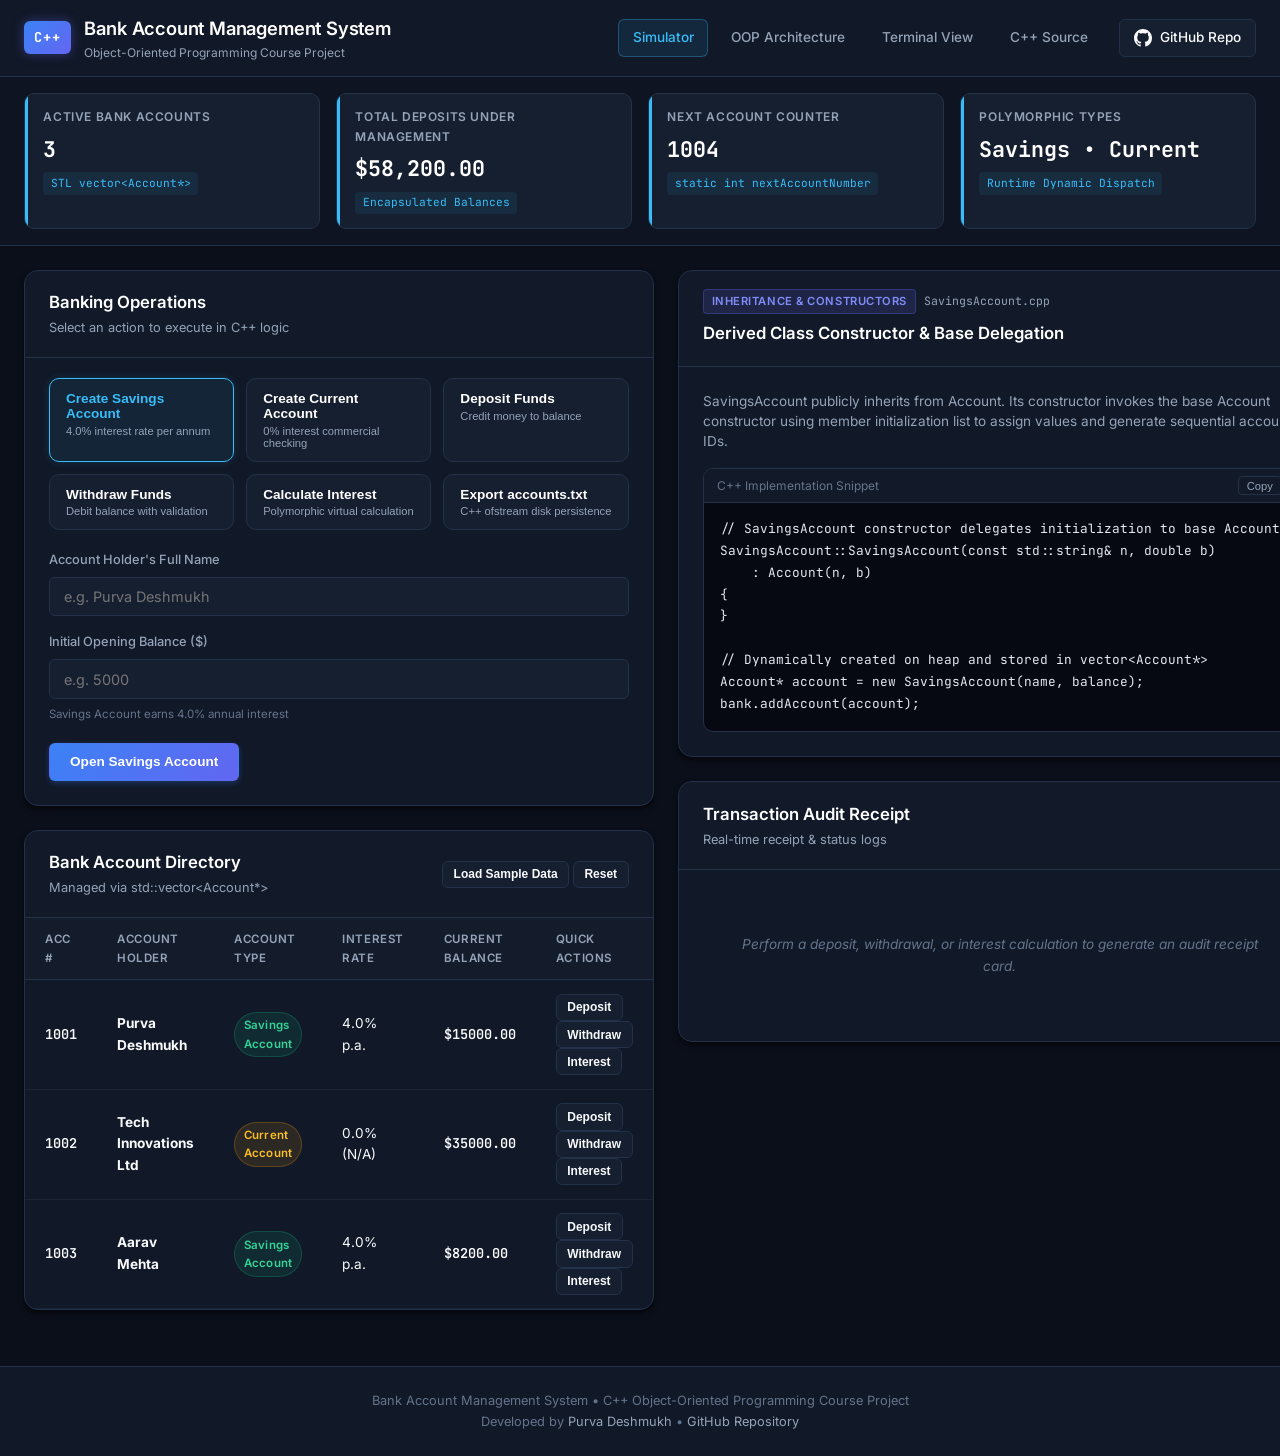
==== docs/index.html @ 3a4fd23f "Add interactive web platform with synchronized C++ OOP concept inspector" ====
<!DOCTYPE html>
<html lang="en">
<head>
  <meta charset="UTF-8">
  <meta name="viewport" content="width=device-width, initial-scale=1.0">
  <title>Bank Account Management System | C++ OOP Project</title>
  <link rel="stylesheet" href="style.css">
  <link rel="preconnect" href="https://fonts.googleapis.com">
  <link rel="preconnect" href="https://fonts.gstatic.com" crossorigin>
  <link href="https://fonts.googleapis.com/css2?family=Inter:wght@300;400;500;600;700&family=JetBrains+Mono:wght@400;500;600&display=swap" rel="stylesheet">
</head>
<body>

  <!-- Top Navigation Bar -->
  <header class="navbar">
    <div class="nav-container">
      <div class="brand">
        <div class="brand-badge">C++</div>
        <div class="brand-text">
          <h1>Bank Account Management System</h1>
          <p>Object-Oriented Programming Course Project</p>
        </div>
      </div>
      <div class="nav-links">
        <a href="#simulator" class="nav-link active" data-tab="simulator">Simulator</a>
        <a href="#oop-architecture" class="nav-link" data-tab="architecture">OOP Architecture</a>
        <a href="#console-view" class="nav-link" data-tab="console">Terminal View</a>
        <a href="#code-viewer" class="nav-link" data-tab="code">C++ Source</a>
        <a href="https://github.com/purvaa211/Bank-Account-Management-" target="_blank" class="github-btn" rel="noreferrer">
          <svg width="18" height="18" viewBox="0 0 24 24" fill="currentColor">
            <path d="M12 0C5.37 0 0 5.37 0 12c0 5.31 3.435 9.795 8.205 11.385.6.105.825-.255.825-.57 0-.285-.015-1.23-.015-2.235-3.015.555-3.795-.735-4.035-1.41-.135-.345-.72-1.41-1.23-1.695-.42-.225-1.02-.78-.015-.795.945-.015 1.62.87 1.845 1.23 1.08 1.815 2.805 1.305 3.495.99.105-.78.42-1.305.765-1.605-2.67-.3-5.46-1.335-5.46-5.925 0-1.305.465-2.385 1.23-3.225-.12-.3-.54-1.53.12-3.18 0 0 1.005-.315 3.3 1.23.96-.27 1.98-.405 3-.405s2.04.135 3 .405c2.295-1.56 3.3-1.23 3.3-1.23.66 1.65.24 2.88.12 3.18.765.84 1.23 1.905 1.23 3.225 0 4.605-2.805 5.625-5.475 5.925.435.375.81 1.095.81 2.22 0 1.605-.015 2.895-.015 3.3 0 .315.225.69.825.57A12.02 12.02 0 0024 12c0-6.63-5.37-12-12-12z"/>
          </svg>
          GitHub Repo
        </a>
      </div>
    </div>
  </header>

  <!-- Metric Highlights Banner -->
  <section class="metrics-bar">
    <div class="metrics-container">
      <div class="metric-card">
        <span class="metric-label">Active Bank Accounts</span>
        <span class="metric-value" id="statAccountCount">0</span>
        <span class="metric-tag">STL vector&lt;Account*&gt;</span>
      </div>
      <div class="metric-card">
        <span class="metric-label">Total Deposits Under Management</span>
        <span class="metric-value" id="statTotalBalance">$0.00</span>
        <span class="metric-tag">Encapsulated Balances</span>
      </div>
      <div class="metric-card">
        <span class="metric-label">Next Account Counter</span>
        <span class="metric-value" id="statNextAccount">1001</span>
        <span class="metric-tag">static int nextAccountNumber</span>
      </div>
      <div class="metric-card">
        <span class="metric-label">Polymorphic Types</span>
        <span class="metric-value">Savings &bull; Current</span>
        <span class="metric-tag">Runtime Dynamic Dispatch</span>
      </div>
    </div>
  </section>

  <!-- Main Workspace -->
  <main class="main-content">

    <!-- TAB 1: BANKING SIMULATOR -->
    <div id="tab-simulator" class="tab-pane active">
      <div class="simulator-layout">

        <!-- Left Operations Panel -->
        <div class="operations-column">

          <!-- Action Switcher -->
          <div class="card operations-card">
            <div class="card-header">
              <h2>Banking Operations</h2>
              <span class="card-subtitle">Select an action to execute in C++ logic</span>
            </div>
            <div class="action-grid">
              <button class="action-btn active" data-action="create-savings">
                <span class="btn-title">Create Savings Account</span>
                <span class="btn-desc">4.0% interest rate per annum</span>
              </button>
              <button class="action-btn" data-action="create-current">
                <span class="btn-title">Create Current Account</span>
                <span class="btn-desc">0% interest commercial checking</span>
              </button>
              <button class="action-btn" data-action="deposit">
                <span class="btn-title">Deposit Funds</span>
                <span class="btn-desc">Credit money to balance</span>
              </button>
              <button class="action-btn" data-action="withdraw">
                <span class="btn-title">Withdraw Funds</span>
                <span class="btn-desc">Debit balance with validation</span>
              </button>
              <button class="action-btn" data-action="calculate-interest">
                <span class="btn-title">Calculate Interest</span>
                <span class="btn-desc">Polymorphic virtual calculation</span>
              </button>
              <button class="action-btn" data-action="save-file">
                <span class="btn-title">Export accounts.txt</span>
                <span class="btn-desc">C++ ofstream disk persistence</span>
              </button>
            </div>

            <!-- Dynamic Action Form -->
            <div class="form-container" id="actionFormContainer">
              <!-- Rendered via JS -->
            </div>
          </div>

          <!-- Accounts Directory Table -->
          <div class="card table-card">
            <div class="card-header flex-header">
              <div>
                <h2>Bank Account Directory</h2>
                <span class="card-subtitle">Managed via std::vector&lt;Account*&gt;</span>
              </div>
              <div class="table-actions">
                <button class="btn btn-secondary btn-sm" id="btnSeedDemo">Load Sample Data</button>
                <button class="btn btn-secondary btn-sm" id="btnClearBank">Reset</button>
              </div>
            </div>
            <div class="table-wrapper">
              <table class="accounts-table">
                <thead>
                  <tr>
                    <th>Acc #</th>
                    <th>Account Holder</th>
                    <th>Account Type</th>
                    <th>Interest Rate</th>
                    <th>Current Balance</th>
                    <th>Quick Actions</th>
                  </tr>
                </thead>
                <tbody id="accountsTableBody">
                  <tr class="empty-row">
                    <td colspan="6">No accounts registered yet. Use the operations above or click "Load Sample Data".</td>
                  </tr>
                </tbody>
              </table>
            </div>
          </div>

        </div>

        <!-- Right OOP Inspector & Live Output Column -->
        <div class="inspector-column">

          <!-- Live C++ OOP Concept Card -->
          <div class="card concept-card">
            <div class="card-header">
              <div class="badge-row">
                <span class="concept-badge" id="conceptBadge">OOP In Action</span>
                <span class="concept-file" id="conceptFile">Account.h</span>
              </div>
              <h2 id="conceptTitle">Encapsulation &amp; Abstract Class</h2>
            </div>
            <div class="card-body">
              <p id="conceptDesc" class="concept-explanation">
                Account serves as an abstract base class. Private attributes (accountNumber, name, balance) are strictly encapsulated and guarded against unauthorized external modifications.
              </p>
              <div class="code-box">
                <div class="code-box-header">
                  <span id="codeBoxTitle">C++ Implementation Snippet</span>
                  <button class="copy-btn" id="btnCopySnippet">Copy</button>
                </div>
                <pre><code id="codeSnippet" class="language-cpp">// Code snippet updates dynamically with banking actions</code></pre>
              </div>
            </div>
          </div>

          <!-- Transaction Audit Receipt -->
          <div class="card receipt-card">
            <div class="card-header">
              <h2>Transaction Audit Receipt</h2>
              <span class="card-subtitle">Real-time receipt &amp; status logs</span>
            </div>
            <div class="card-body" id="receiptContainer">
              <div class="receipt-placeholder">
                Perform a deposit, withdrawal, or interest calculation to generate an audit receipt card.
              </div>
            </div>
          </div>

        </div>

      </div>
    </div>

    <!-- TAB 2: OOP ARCHITECTURE -->
    <div id="tab-architecture" class="tab-pane">
      <div class="architecture-layout">
        <div class="card">
          <div class="card-header">
            <h2>C++ OOP Class Hierarchy &amp; Design</h2>
            <span class="card-subtitle">Visual overview of classes, inheritance relationships, and memory containment</span>
          </div>
          <div class="card-body">
            
            <div class="class-grid">
              
              <!-- Abstract Base Class -->
              <div class="class-card base-class">
                <div class="class-type-badge">Abstract Base Class</div>
                <h3>class Account</h3>
                <div class="class-members">
                  <div class="member-group">
                    <span class="member-sec private">private:</span>
                    <ul>
                      <li>int accountNumber</li>
                      <li>std::string name</li>
                      <li>double balance</li>
                      <li>static int nextAccountNumber</li>
                    </ul>
                  </div>
                  <div class="member-group">
                    <span class="member-sec public">public:</span>
                    <ul>
                      <li>Account(const std::string&amp; n, double b)</li>
                      <li>virtual ~Account()</li>
                      <li>void deposit(double amount)</li>
                      <li>void withdraw(double amount)</li>
                      <li><strong class="highlight">virtual void calculateInterest() = 0;</strong></li>
                      <li><strong class="highlight">virtual std::string getAccountType() const = 0;</strong></li>
                      <li>virtual void display() const</li>
                      <li>double getBalance() const</li>
                    </ul>
                  </div>
                </div>
              </div>

              <!-- Derived Savings Class -->
              <div class="class-card derived-class">
                <div class="class-type-badge">Derived Class (Public Inheritance)</div>
                <h3>class SavingsAccount : public Account</h3>
                <div class="class-members">
                  <div class="member-group">
                    <span class="member-sec public">public:</span>
                    <ul>
                      <li>SavingsAccount(const std::string&amp; n, double b)</li>
                      <li><strong class="highlight">void calculateInterest() override;</strong><br><small>Formula: balance * 0.04 (4% p.a.)</small></li>
                      <li>std::string getAccountType() const override;</li>
                      <li>double getInterestRate() const override;</li>
                    </ul>
                  </div>
                </div>
              </div>

              <!-- Derived Current Class -->
              <div class="class-card derived-class">
                <div class="class-type-badge">Derived Class (Public Inheritance)</div>
                <h3>class CurrentAccount : public Account</h3>
                <div class="class-members">
                  <div class="member-group">
                    <span class="member-sec public">public:</span>
                    <ul>
                      <li>CurrentAccount(const std::string&amp; n, double b)</li>
                      <li><strong class="highlight">void calculateInterest() override;</strong><br><small>Formula: 0.0 (Transactional)</small></li>
                      <li>std::string getAccountType() const override;</li>
                      <li>double getInterestRate() const override;</li>
                    </ul>
                  </div>
                </div>
              </div>

              <!-- Bank Container Class -->
              <div class="class-card container-class">
                <div class="class-type-badge">Container / Manager Class</div>
                <h3>class Bank</h3>
                <div class="class-members">
                  <div class="member-group">
                    <span class="member-sec private">private:</span>
                    <ul>
                      <li><strong class="highlight">std::vector&lt;Account*&gt; accounts;</strong></li>
                    </ul>
                  </div>
                  <div class="member-group">
                    <span class="member-sec public">public:</span>
                    <ul>
                      <li>~Bank() &mdash; frees all dynamically allocated accounts</li>
                      <li>void addAccount(Account* account)</li>
                      <li>Account* findAccount(int accountNumber)</li>
                      <li>void displayAllAccounts() const</li>
                      <li>void saveAccounts() const &mdash; ofstream file export</li>
                    </ul>
                  </div>
                </div>
              </div>

              <!-- Custom Exceptions Hierarchy -->
              <div class="class-card exception-class">
                <div class="class-type-badge">Exception Hierarchy</div>
                <h3>Custom Exceptions</h3>
                <div class="class-members">
                  <ul>
                    <li><strong>std::exception</strong> (Standard Base)</li>
                    <li>&bull; <strong>BankingException</strong> : public std::exception</li>
                    <li>&emsp;&bull; <strong>InvalidAmountException</strong> (amount &le; 0)</li>
                    <li>&emsp;&bull; <strong>InsufficientBalanceException</strong> (amount &gt; balance)</li>
                    <li>&emsp;&bull; <strong>AccountNotFoundException</strong> (lookup failed)</li>
                  </ul>
                </div>
              </div>

            </div>

          </div>
        </div>
      </div>
    </div>

    <!-- TAB 3: TERMINAL CONSOLE VIEW -->
    <div id="tab-console" class="tab-pane">
      <div class="card terminal-card">
        <div class="card-header flex-header">
          <div>
            <h2>C++ Console Terminal Simulation</h2>
            <span class="card-subtitle">Exact ANSI output as produced by bank_management.exe in command prompt</span>
          </div>
          <button class="btn btn-secondary btn-sm" id="btnClearTerminal">Clear Console</button>
        </div>
        <div class="terminal-body" id="terminalOutput">
          <!-- Live Terminal logs rendered here -->
        </div>
      </div>
    </div>

    <!-- TAB 4: C++ SOURCE CODE EXPLORER -->
    <div id="tab-code" class="tab-pane">
      <div class="code-explorer-layout">
        <div class="file-sidebar">
          <h3>Project Files</h3>
          <ul class="file-list">
            <li class="file-item active" data-file="Account.h">Account.h</li>
            <li class="file-item" data-file="Account.cpp">Account.cpp</li>
            <li class="file-item" data-file="SavingsAccount.h">SavingsAccount.h</li>
            <li class="file-item" data-file="SavingsAccount.cpp">SavingsAccount.cpp</li>
            <li class="file-item" data-file="CurrentAccount.h">CurrentAccount.h</li>
            <li class="file-item" data-file="CurrentAccount.cpp">CurrentAccount.cpp</li>
            <li class="file-item" data-file="Bank.h">Bank.h</li>
            <li class="file-item" data-file="Bank.cpp">Bank.cpp</li>
            <li class="file-item" data-file="Exceptions.h">Exceptions.h</li>
            <li class="file-item" data-file="UIHelper.h">UIHelper.h</li>
            <li class="file-item" data-file="UIHelper.cpp">UIHelper.cpp</li>
            <li class="file-item" data-file="main.cpp">main.cpp</li>
          </ul>
        </div>
        <div class="file-viewer card">
          <div class="card-header flex-header">
            <div>
              <h2 id="currentViewingFile">Account.h</h2>
              <span class="card-subtitle" id="currentFileDesc">Abstract Base Class interface declaration</span>
            </div>
            <button class="btn btn-secondary btn-sm" id="btnCopyFullSource">Copy File</button>
          </div>
          <pre><code id="fullSourceCode" class="language-cpp">// Loading source...</code></pre>
        </div>
      </div>
    </div>

  </main>

  <!-- Modal for accounts.txt preview -->
  <div class="modal" id="fileModal">
    <div class="modal-content card">
      <div class="card-header flex-header">
        <div>
          <h2>accounts.txt &mdash; Persistent File View</h2>
          <span class="card-subtitle">Generated using C++ std::ofstream file output stream</span>
        </div>
        <button class="close-btn" id="btnCloseModal">&times;</button>
      </div>
      <div class="card-body">
        <pre><code id="filePreviewContent"></code></pre>
      </div>
      <div class="modal-footer">
        <button class="btn btn-primary" id="btnDownloadFile">Download accounts.txt</button>
        <button class="btn btn-secondary" id="btnCloseModalBtn">Close</button>
      </div>
    </div>
  </div>

  <!-- Footer -->
  <footer class="footer">
    <div class="footer-container">
      <p>Bank Account Management System &bull; C++ Object-Oriented Programming Course Project</p>
      <p>Developed by <a href="https://github.com/purvaa211" target="_blank" rel="noreferrer">Purva Deshmukh</a> &bull; <a href="https://github.com/purvaa211/Bank-Account-Management-" target="_blank" rel="noreferrer">GitHub Repository</a></p>
    </div>
  </footer>

  <script src="app.js"></script>
</body>
</html>
---- docs/style.css ----
/* ==============================================================================
   Bank Account Management System - Modern Stylesheet
   ============================================================================== */

:root {
  --bg-primary: #0b0f19;
  --bg-secondary: #111827;
  --bg-card: #161f30;
  --bg-card-hover: #1c273c;
  --border-color: #233149;
  --border-focus: #38bdf8;

  --text-primary: #f8fafc;
  --text-secondary: #94a3b8;
  --text-muted: #64748b;

  --accent-cyan: #38bdf8;
  --accent-blue: #3b82f6;
  --accent-indigo: #6366f1;
  --accent-green: #10b981;
  --accent-red: #ef4444;
  --accent-yellow: #f59e0b;
  --accent-magenta: #d946ef;

  --font-sans: 'Inter', -apple-system, BlinkMacSystemFont, 'Segoe UI', Roboto, sans-serif;
  --font-mono: 'JetBrains Mono', Consolas, Monaco, monospace;

  --radius-sm: 6px;
  --radius-md: 10px;
  --radius-lg: 14px;

  --shadow-sm: 0 1px 2px 0 rgba(0, 0, 0, 0.4);
  --shadow-md: 0 4px 6px -1px rgba(0, 0, 0, 0.5), 0 2px 4px -2px rgba(0, 0, 0, 0.4);
  --shadow-lg: 0 10px 15px -3px rgba(0, 0, 0, 0.6), 0 4px 6px -4px rgba(0, 0, 0, 0.5);
}

* {
  margin: 0;
  padding: 0;
  box-sizing: border-box;
}

body {
  font-family: var(--font-sans);
  background-color: var(--bg-primary);
  color: var(--text-primary);
  line-height: 1.6;
  min-height: 100vh;
  display: flex;
  flex-direction: column;
}

/* Navbar */
.navbar {
  background-color: var(--bg-secondary);
  border-bottom: 1px solid var(--border-color);
  position: sticky;
  top: 0;
  z-index: 50;
  backdrop-filter: blur(8px);
}

.nav-container {
  max-width: 1400px;
  margin: 0 auto;
  padding: 0.85rem 1.5rem;
  display: flex;
  justify-content: space-between;
  align-items: center;
  flex-wrap: wrap;
  gap: 1rem;
}

.brand {
  display: flex;
  align-items: center;
  gap: 0.85rem;
}

.brand-badge {
  background: linear-gradient(135deg, var(--accent-blue), var(--accent-indigo));
  color: #ffffff;
  font-family: var(--font-mono);
  font-weight: 700;
  font-size: 0.85rem;
  padding: 0.35rem 0.65rem;
  border-radius: var(--radius-sm);
  letter-spacing: 0.05em;
  box-shadow: 0 0 12px rgba(99, 102, 241, 0.4);
}

.brand-text h1 {
  font-size: 1.15rem;
  font-weight: 600;
  color: #ffffff;
  letter-spacing: -0.01em;
}

.brand-text p {
  font-size: 0.75rem;
  color: var(--text-secondary);
}

.nav-links {
  display: flex;
  align-items: center;
  gap: 0.5rem;
  flex-wrap: wrap;
}

.nav-link {
  color: var(--text-secondary);
  text-decoration: none;
  font-size: 0.85rem;
  font-weight: 500;
  padding: 0.45rem 0.85rem;
  border-radius: var(--radius-sm);
  transition: all 0.2s ease;
  border: 1px solid transparent;
}

.nav-link:hover {
  color: var(--text-primary);
  background-color: var(--bg-card);
}

.nav-link.active {
  color: var(--accent-cyan);
  background-color: rgba(56, 189, 248, 0.1);
  border-color: rgba(56, 189, 248, 0.3);
}

.github-btn {
  display: inline-flex;
  align-items: center;
  gap: 0.45rem;
  background-color: var(--bg-card);
  color: var(--text-primary);
  text-decoration: none;
  font-size: 0.85rem;
  font-weight: 500;
  padding: 0.45rem 0.9rem;
  border-radius: var(--radius-sm);
  border: 1px solid var(--border-color);
  transition: all 0.2s;
  margin-left: 0.5rem;
}

.github-btn:hover {
  border-color: var(--accent-cyan);
  background-color: var(--bg-card-hover);
}

/* Metrics Bar */
.metrics-bar {
  background-color: rgba(17, 24, 39, 0.6);
  border-bottom: 1px solid var(--border-color);
  padding: 1rem 1.5rem;
}

.metrics-container {
  max-width: 1400px;
  margin: 0 auto;
  display: grid;
  grid-template-columns: repeat(auto-fit, minmax(240px, 1fr));
  gap: 1rem;
}

.metric-card {
  background-color: var(--bg-card);
  border: 1px solid var(--border-color);
  border-radius: var(--radius-md);
  padding: 0.85rem 1.15rem;
  display: flex;
  flex-direction: column;
  gap: 0.35rem;
  position: relative;
  overflow: hidden;
}

.metric-card::before {
  content: '';
  position: absolute;
  top: 0;
  left: 0;
  width: 3px;
  height: 100%;
  background: var(--accent-cyan);
}

.metric-label {
  font-size: 0.75rem;
  text-transform: uppercase;
  color: var(--text-secondary);
  font-weight: 600;
  letter-spacing: 0.05em;
}

.metric-value {
  font-size: 1.35rem;
  font-weight: 700;
  font-family: var(--font-mono);
  color: #ffffff;
}

.metric-tag {
  font-size: 0.7rem;
  font-family: var(--font-mono);
  color: var(--accent-cyan);
  background-color: rgba(56, 189, 248, 0.08);
  padding: 0.15rem 0.45rem;
  border-radius: 4px;
  width: fit-content;
}

/* Main Content Layout */
.main-content {
  max-width: 1400px;
  width: 100%;
  margin: 1.5rem auto;
  padding: 0 1.5rem;
  flex: 1;
}

.tab-pane {
  display: none;
}

.tab-pane.active {
  display: block;
}

/* Cards */
.card {
  background-color: var(--bg-secondary);
  border: 1px solid var(--border-color);
  border-radius: var(--radius-lg);
  box-shadow: var(--shadow-md);
  overflow: hidden;
}

.card-header {
  padding: 1.15rem 1.5rem;
  border-bottom: 1px solid var(--border-color);
  background-color: rgba(22, 31, 48, 0.4);
}

.card-header h2 {
  font-size: 1.05rem;
  font-weight: 600;
  color: #ffffff;
}

.card-subtitle {
  font-size: 0.8rem;
  color: var(--text-secondary);
  display: block;
  margin-top: 0.15rem;
}

.flex-header {
  display: flex;
  justify-content: space-between;
  align-items: center;
  flex-wrap: wrap;
  gap: 0.75rem;
}

.card-body {
  padding: 1.5rem;
}

/* Simulator Layout */
.simulator-layout {
  display: grid;
  grid-template-columns: 1.25fr 0.95fr;
  gap: 1.5rem;
}

@media (max-width: 1024px) {
  .simulator-layout {
    grid-template-columns: 1fr;
  }
}

.operations-column,
.inspector-column {
  display: flex;
  flex-direction: column;
  gap: 1.5rem;
}

/* Action Grid */
.action-grid {
  display: grid;
  grid-template-columns: repeat(auto-fit, minmax(180px, 1fr));
  gap: 0.75rem;
  padding: 1.25rem 1.5rem 0;
}

.action-btn {
  background-color: var(--bg-card);
  border: 1px solid var(--border-color);
  border-radius: var(--radius-md);
  padding: 0.75rem 1rem;
  text-align: left;
  cursor: pointer;
  transition: all 0.2s ease;
  display: flex;
  flex-direction: column;
  gap: 0.2rem;
}

.action-btn:hover {
  background-color: var(--bg-card-hover);
  border-color: rgba(56, 189, 248, 0.4);
}

.action-btn.active {
  background-color: rgba(56, 189, 248, 0.08);
  border-color: var(--accent-cyan);
  box-shadow: 0 0 10px rgba(56, 189, 248, 0.15);
}

.btn-title {
  font-size: 0.85rem;
  font-weight: 600;
  color: #ffffff;
}

.action-btn.active .btn-title {
  color: var(--accent-cyan);
}

.btn-desc {
  font-size: 0.7rem;
  color: var(--text-secondary);
}

/* Form Container */
.form-container {
  padding: 1.25rem 1.5rem 1.5rem;
}

.form-group {
  margin-bottom: 1rem;
}

.form-group label {
  display: block;
  font-size: 0.8rem;
  font-weight: 500;
  color: var(--text-secondary);
  margin-bottom: 0.4rem;
}

.form-control {
  width: 100%;
  padding: 0.65rem 0.9rem;
  background-color: var(--bg-card);
  border: 1px solid var(--border-color);
  border-radius: var(--radius-sm);
  color: #ffffff;
  font-size: 0.9rem;
  font-family: inherit;
  transition: border-color 0.2s, box-shadow 0.2s;
}

.form-control:focus {
  outline: none;
  border-color: var(--border-focus);
  box-shadow: 0 0 0 3px rgba(56, 189, 248, 0.15);
}

.form-hint {
  display: block;
  font-size: 0.72rem;
  color: var(--text-muted);
  margin-top: 0.35rem;
}

.btn {
  display: inline-flex;
  align-items: center;
  justify-content: center;
  padding: 0.65rem 1.25rem;
  font-size: 0.85rem;
  font-weight: 600;
  border-radius: var(--radius-sm);
  cursor: pointer;
  transition: all 0.2s;
  border: 1px solid transparent;
}

.btn-primary {
  background: linear-gradient(135deg, var(--accent-blue), var(--accent-indigo));
  color: #ffffff;
  box-shadow: 0 2px 6px rgba(59, 130, 246, 0.3);
}

.btn-primary:hover {
  background: linear-gradient(135deg, #2563eb, #4f46e5);
  box-shadow: 0 4px 10px rgba(59, 130, 246, 0.4);
}

.btn-secondary {
  background-color: var(--bg-card);
  color: var(--text-primary);
  border-color: var(--border-color);
}

.btn-secondary:hover {
  background-color: var(--bg-card-hover);
  border-color: var(--text-muted);
}

.btn-sm {
  padding: 0.35rem 0.65rem;
  font-size: 0.75rem;
}

.form-actions {
  display: flex;
  gap: 0.75rem;
  margin-top: 1.25rem;
}

/* Table Card */
.table-wrapper {
  overflow-x: auto;
  padding: 0;
}

.accounts-table {
  width: 100%;
  border-collapse: collapse;
  font-size: 0.85rem;
  text-align: left;
}

.accounts-table th {
  background-color: rgba(22, 31, 48, 0.6);
  color: var(--text-secondary);
  font-weight: 600;
  text-transform: uppercase;
  font-size: 0.72rem;
  letter-spacing: 0.05em;
  padding: 0.75rem 1.25rem;
  border-bottom: 1px solid var(--border-color);
}

.accounts-table td {
  padding: 0.85rem 1.25rem;
  border-bottom: 1px solid rgba(35, 49, 73, 0.5);
  color: var(--text-primary);
}

.accounts-table tr:hover {
  background-color: rgba(56, 189, 248, 0.03);
}

.empty-row td {
  text-align: center;
  padding: 2.5rem 1.5rem;
  color: var(--text-muted);
  font-style: italic;
}

.type-pill {
  display: inline-block;
  padding: 0.2rem 0.55rem;
  border-radius: 9999px;
  font-size: 0.72rem;
  font-weight: 600;
  letter-spacing: 0.02em;
}

.type-savings {
  background-color: rgba(16, 185, 129, 0.12);
  color: #34d399;
  border: 1px solid rgba(16, 185, 129, 0.25);
}

.type-current {
  background-color: rgba(245, 158, 11, 0.12);
  color: #fbbf24;
  border: 1px solid rgba(245, 158, 11, 0.25);
}

.balance-text {
  font-family: var(--font-mono);
  font-weight: 600;
  color: var(--accent-green);
}

.account-num-text {
  font-family: var(--font-mono);
  font-weight: 600;
  color: var(--accent-cyan);
}

/* Concept Card (Right Column) */
.badge-row {
  display: flex;
  align-items: center;
  gap: 0.5rem;
  margin-bottom: 0.4rem;
}

.concept-badge {
  background-color: rgba(99, 102, 241, 0.15);
  color: #818cf8;
  border: 1px solid rgba(99, 102, 241, 0.3);
  font-size: 0.7rem;
  font-weight: 600;
  text-transform: uppercase;
  letter-spacing: 0.05em;
  padding: 0.15rem 0.5rem;
  border-radius: 4px;
}

.concept-file {
  font-family: var(--font-mono);
  font-size: 0.72rem;
  color: var(--text-secondary);
}

.concept-explanation {
  font-size: 0.85rem;
  color: var(--text-secondary);
  margin-bottom: 1rem;
  line-height: 1.5;
}

.code-box {
  background-color: #060911;
  border: 1px solid var(--border-color);
  border-radius: var(--radius-md);
  overflow: hidden;
}

.code-box-header {
  background-color: rgba(22, 31, 48, 0.8);
  padding: 0.45rem 0.85rem;
  display: flex;
  justify-content: space-between;
  align-items: center;
  border-bottom: 1px solid var(--border-color);
  font-size: 0.75rem;
  color: var(--text-muted);
}

.copy-btn {
  background: transparent;
  border: 1px solid var(--border-color);
  color: var(--text-secondary);
  font-size: 0.7rem;
  padding: 0.15rem 0.5rem;
  border-radius: 4px;
  cursor: pointer;
  transition: all 0.2s;
}

.copy-btn:hover {
  border-color: var(--accent-cyan);
  color: var(--accent-cyan);
}

pre {
  margin: 0;
  padding: 1rem;
  overflow-x: auto;
}

code {
  font-family: var(--font-mono);
  font-size: 0.8rem;
  color: #e2e8f0;
}

/* Receipt Card */
.receipt-placeholder {
  text-align: center;
  padding: 2.5rem 1.5rem;
  color: var(--text-muted);
  font-style: italic;
  font-size: 0.85rem;
}

.receipt-box {
  background-color: var(--bg-card);
  border: 1px solid var(--border-color);
  border-radius: var(--radius-md);
  padding: 1.25rem;
  font-size: 0.85rem;
  position: relative;
}

.receipt-box.success {
  border-left: 4px solid var(--accent-green);
}

.receipt-box.error {
  border-left: 4px solid var(--accent-red);
}

.receipt-box.interest {
  border-left: 4px solid var(--accent-magenta);
}

.receipt-header-row {
  display: flex;
  justify-content: space-between;
  align-items: center;
  margin-bottom: 0.75rem;
  padding-bottom: 0.5rem;
  border-bottom: 1px dashed var(--border-color);
}

.receipt-title {
  font-size: 0.85rem;
  font-weight: 700;
  letter-spacing: 0.05em;
  text-transform: uppercase;
}

.receipt-title.success { color: var(--accent-green); }
.receipt-title.error { color: var(--accent-red); }
.receipt-title.interest { color: var(--accent-magenta); }

.receipt-grid {
  display: grid;
  grid-template-columns: 1fr 1fr;
  row-gap: 0.5rem;
  font-size: 0.82rem;
}

.receipt-item-label {
  color: var(--text-secondary);
}

.receipt-item-val {
  font-weight: 600;
  text-align: right;
  font-family: var(--font-mono);
}

/* Architecture Tab Grid */
.class-grid {
  display: grid;
  grid-template-columns: repeat(auto-fit, minmax(320px, 1fr));
  gap: 1.25rem;
}

.class-card {
  background-color: var(--bg-card);
  border: 1px solid var(--border-color);
  border-radius: var(--radius-md);
  padding: 1.25rem;
  display: flex;
  flex-direction: column;
  gap: 0.75rem;
}

.class-card.base-class {
  border-top: 3px solid var(--accent-cyan);
}

.class-card.derived-class {
  border-top: 3px solid var(--accent-green);
}

.class-card.container-class {
  border-top: 3px solid var(--accent-blue);
}

.class-card.exception-class {
  border-top: 3px solid var(--accent-red);
}

.class-type-badge {
  font-size: 0.7rem;
  text-transform: uppercase;
  letter-spacing: 0.05em;
  font-weight: 700;
  color: var(--text-muted);
}

.class-card h3 {
  font-family: var(--font-mono);
  font-size: 0.95rem;
  color: #ffffff;
}

.class-members {
  font-size: 0.78rem;
  font-family: var(--font-mono);
  display: flex;
  flex-direction: column;
  gap: 0.65rem;
}

.member-sec {
  font-weight: 700;
  display: block;
}

.member-sec.private { color: var(--accent-red); }
.member-sec.public { color: var(--accent-green); }

.class-members ul {
  list-style: none;
  padding-left: 0.85rem;
  display: flex;
  flex-direction: column;
  gap: 0.25rem;
  color: var(--text-secondary);
}

.highlight {
  color: var(--accent-cyan);
}

/* Terminal Card */
.terminal-card {
  background-color: #050811;
  border-color: #1e293b;
}

.terminal-body {
  padding: 1.25rem;
  background-color: #04060c;
  font-family: var(--font-mono);
  font-size: 0.82rem;
  line-height: 1.5;
  color: #e2e8f0;
  height: 550px;
  overflow-y: auto;
  white-space: pre-wrap;
}

.terminal-line {
  margin-bottom: 0.15rem;
}

.t-cyan { color: #38bdf8; }
.t-green { color: #34d399; }
.t-yellow { color: #fbbf24; }
.t-red { color: #f87171; }
.t-magenta { color: #e879f9; }
.t-gray { color: #64748b; }
.t-white { color: #ffffff; }

/* Code Explorer Tab */
.code-explorer-layout {
  display: grid;
  grid-template-columns: 240px 1fr;
  gap: 1.25rem;
}

@media (max-width: 800px) {
  .code-explorer-layout {
    grid-template-columns: 1fr;
  }
}

.file-sidebar {
  background-color: var(--bg-secondary);
  border: 1px solid var(--border-color);
  border-radius: var(--radius-lg);
  padding: 1.25rem 1rem;
}

.file-sidebar h3 {
  font-size: 0.8rem;
  text-transform: uppercase;
  letter-spacing: 0.05em;
  color: var(--text-muted);
  margin-bottom: 0.75rem;
  padding-left: 0.5rem;
}

.file-list {
  list-style: none;
  display: flex;
  flex-direction: column;
  gap: 0.25rem;
}

.file-item {
  padding: 0.45rem 0.75rem;
  border-radius: var(--radius-sm);
  font-family: var(--font-mono);
  font-size: 0.8rem;
  color: var(--text-secondary);
  cursor: pointer;
  transition: all 0.2s;
}

.file-item:hover {
  background-color: var(--bg-card);
  color: var(--text-primary);
}

.file-item.active {
  background-color: rgba(56, 189, 248, 0.1);
  color: var(--accent-cyan);
  font-weight: 600;
}

.file-viewer {
  min-height: 550px;
}

/* Modal */
.modal {
  display: none;
  position: fixed;
  top: 0;
  left: 0;
  width: 100%;
  height: 100%;
  background-color: rgba(0, 0, 0, 0.75);
  backdrop-filter: blur(4px);
  z-index: 100;
  align-items: center;
  justify-content: center;
  padding: 1rem;
}

.modal.active {
  display: flex;
}

.modal-content {
  width: 100%;
  max-width: 650px;
  background-color: var(--bg-secondary);
  max-height: 85vh;
  display: flex;
  flex-direction: column;
}

.close-btn {
  background: none;
  border: none;
  color: var(--text-secondary);
  font-size: 1.5rem;
  cursor: pointer;
}

.close-btn:hover {
  color: #ffffff;
}

.modal-footer {
  padding: 1rem 1.5rem;
  border-top: 1px solid var(--border-color);
  display: flex;
  justify-content: flex-end;
  gap: 0.75rem;
}

/* Footer */
.footer {
  background-color: var(--bg-secondary);
  border-top: 1px solid var(--border-color);
  padding: 1.5rem;
  margin-top: 2rem;
  text-align: center;
  font-size: 0.8rem;
  color: var(--text-muted);
}

.footer a {
  color: var(--text-secondary);
  text-decoration: none;
}

.footer a:hover {
  color: var(--accent-cyan);
}
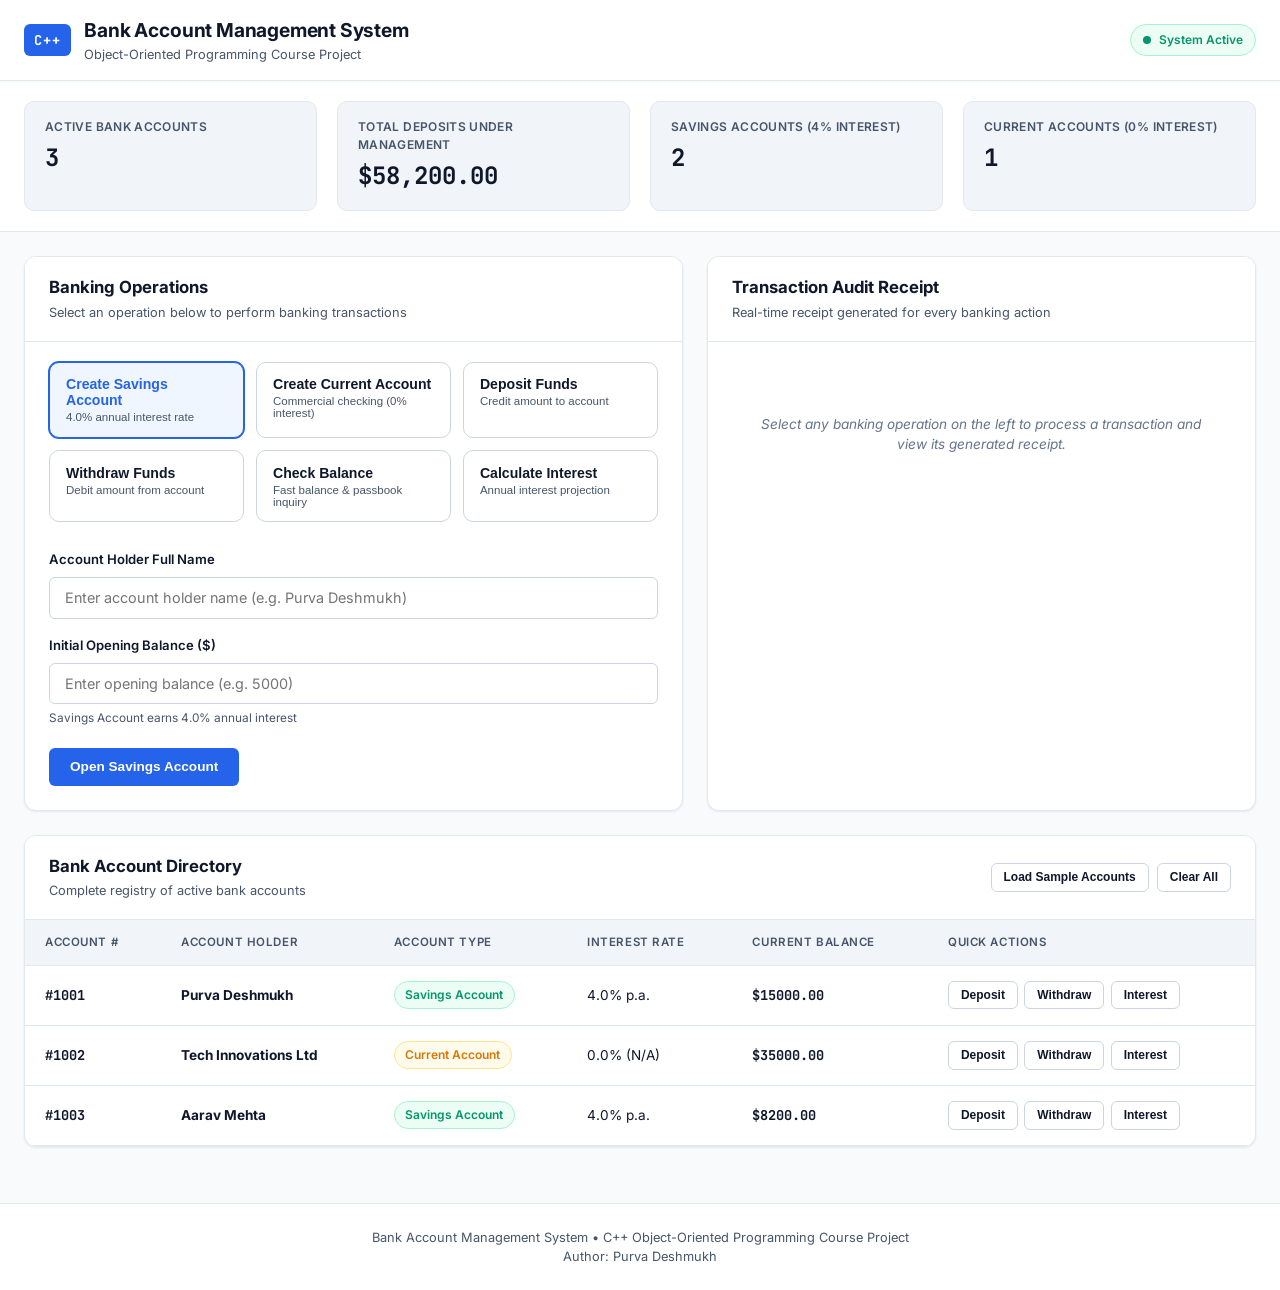
==== commit f9ab9805: "Simplify web interface: light theme, streamlined banking operations, transaction receipts and direct" ====
--- a/docs/index.html
+++ b/docs/index.html
@@ -3,15 +3,15 @@
 <head>
   <meta charset="UTF-8">
   <meta name="viewport" content="width=device-width, initial-scale=1.0">
-  <title>Bank Account Management System | C++ OOP Project</title>
+  <title>Bank Account Management System</title>
   <link rel="stylesheet" href="style.css">
   <link rel="preconnect" href="https://fonts.googleapis.com">
   <link rel="preconnect" href="https://fonts.gstatic.com" crossorigin>
-  <link href="https://fonts.googleapis.com/css2?family=Inter:wght@300;400;500;600;700&family=JetBrains+Mono:wght@400;500;600&display=swap" rel="stylesheet">
+  <link href="https://fonts.googleapis.com/css2?family=Inter:wght@400;500;600;700&family=JetBrains+Mono:wght@500;600&display=swap" rel="stylesheet">
 </head>
 <body>
 
-  <!-- Top Navigation Bar -->
+  <!-- Top Navigation Header -->
   <header class="navbar">
     <div class="nav-container">
       <div class="brand">
@@ -21,373 +21,141 @@
           <p>Object-Oriented Programming Course Project</p>
         </div>
       </div>
-      <div class="nav-links">
-        <a href="#simulator" class="nav-link active" data-tab="simulator">Simulator</a>
-        <a href="#oop-architecture" class="nav-link" data-tab="architecture">OOP Architecture</a>
-        <a href="#console-view" class="nav-link" data-tab="console">Terminal View</a>
-        <a href="#code-viewer" class="nav-link" data-tab="code">C++ Source</a>
-        <a href="https://github.com/purvaa211/Bank-Account-Management-" target="_blank" class="github-btn" rel="noreferrer">
-          <svg width="18" height="18" viewBox="0 0 24 24" fill="currentColor">
-            <path d="M12 0C5.37 0 0 5.37 0 12c0 5.31 3.435 9.795 8.205 11.385.6.105.825-.255.825-.57 0-.285-.015-1.23-.015-2.235-3.015.555-3.795-.735-4.035-1.41-.135-.345-.72-1.41-1.23-1.695-.42-.225-1.02-.78-.015-.795.945-.015 1.62.87 1.845 1.23 1.08 1.815 2.805 1.305 3.495.99.105-.78.42-1.305.765-1.605-2.67-.3-5.46-1.335-5.46-5.925 0-1.305.465-2.385 1.23-3.225-.12-.3-.54-1.53.12-3.18 0 0 1.005-.315 3.3 1.23.96-.27 1.98-.405 3-.405s2.04.135 3 .405c2.295-1.56 3.3-1.23 3.3-1.23.66 1.65.24 2.88.12 3.18.765.84 1.23 1.905 1.23 3.225 0 4.605-2.805 5.625-5.475 5.925.435.375.81 1.095.81 2.22 0 1.605-.015 2.895-.015 3.3 0 .315.225.69.825.57A12.02 12.02 0 0024 12c0-6.63-5.37-12-12-12z"/>
-          </svg>
-          GitHub Repo
-        </a>
+      <div class="header-status">
+        <span class="status-indicator"></span>
+        <span class="status-text">System Active</span>
       </div>
     </div>
   </header>
 
-  <!-- Metric Highlights Banner -->
+  <!-- Metrics Bar -->
   <section class="metrics-bar">
     <div class="metrics-container">
       <div class="metric-card">
         <span class="metric-label">Active Bank Accounts</span>
         <span class="metric-value" id="statAccountCount">0</span>
-        <span class="metric-tag">STL vector&lt;Account*&gt;</span>
       </div>
       <div class="metric-card">
         <span class="metric-label">Total Deposits Under Management</span>
         <span class="metric-value" id="statTotalBalance">$0.00</span>
-        <span class="metric-tag">Encapsulated Balances</span>
       </div>
       <div class="metric-card">
-        <span class="metric-label">Next Account Counter</span>
-        <span class="metric-value" id="statNextAccount">1001</span>
-        <span class="metric-tag">static int nextAccountNumber</span>
+        <span class="metric-label">Savings Accounts (4% Interest)</span>
+        <span class="metric-value" id="statSavingsCount">0</span>
       </div>
       <div class="metric-card">
-        <span class="metric-label">Polymorphic Types</span>
-        <span class="metric-value">Savings &bull; Current</span>
-        <span class="metric-tag">Runtime Dynamic Dispatch</span>
+        <span class="metric-label">Current Accounts (0% Interest)</span>
+        <span class="metric-value" id="statCurrentCount">0</span>
       </div>
     </div>
   </section>
 
-  <!-- Main Workspace -->
+  <!-- Main Content -->
   <main class="main-content">
+    <div class="simulator-layout">
 
-    <!-- TAB 1: BANKING SIMULATOR -->
-    <div id="tab-simulator" class="tab-pane active">
-      <div class="simulator-layout">
-
-        <!-- Left Operations Panel -->
-        <div class="operations-column">
-
-          <!-- Action Switcher -->
-          <div class="card operations-card">
-            <div class="card-header">
-              <h2>Banking Operations</h2>
-              <span class="card-subtitle">Select an action to execute in C++ logic</span>
-            </div>
-            <div class="action-grid">
-              <button class="action-btn active" data-action="create-savings">
-                <span class="btn-title">Create Savings Account</span>
-                <span class="btn-desc">4.0% interest rate per annum</span>
-              </button>
-              <button class="action-btn" data-action="create-current">
-                <span class="btn-title">Create Current Account</span>
-                <span class="btn-desc">0% interest commercial checking</span>
-              </button>
-              <button class="action-btn" data-action="deposit">
-                <span class="btn-title">Deposit Funds</span>
-                <span class="btn-desc">Credit money to balance</span>
-              </button>
-              <button class="action-btn" data-action="withdraw">
-                <span class="btn-title">Withdraw Funds</span>
-                <span class="btn-desc">Debit balance with validation</span>
-              </button>
-              <button class="action-btn" data-action="calculate-interest">
-                <span class="btn-title">Calculate Interest</span>
-                <span class="btn-desc">Polymorphic virtual calculation</span>
-              </button>
-              <button class="action-btn" data-action="save-file">
-                <span class="btn-title">Export accounts.txt</span>
-                <span class="btn-desc">C++ ofstream disk persistence</span>
-              </button>
-            </div>
-
-            <!-- Dynamic Action Form -->
-            <div class="form-container" id="actionFormContainer">
-              <!-- Rendered via JS -->
-            </div>
+      <!-- Left Column: Operations -->
+      <div class="operations-column">
+        <div class="card">
+          <div class="card-header">
+            <h2>Banking Operations</h2>
+            <span class="card-subtitle">Select an operation below to perform banking transactions</span>
           </div>
 
-          <!-- Accounts Directory Table -->
-          <div class="card table-card">
-            <div class="card-header flex-header">
-              <div>
-                <h2>Bank Account Directory</h2>
-                <span class="card-subtitle">Managed via std::vector&lt;Account*&gt;</span>
-              </div>
-              <div class="table-actions">
-                <button class="btn btn-secondary btn-sm" id="btnSeedDemo">Load Sample Data</button>
-                <button class="btn btn-secondary btn-sm" id="btnClearBank">Reset</button>
-              </div>
-            </div>
-            <div class="table-wrapper">
-              <table class="accounts-table">
-                <thead>
-                  <tr>
-                    <th>Acc #</th>
-                    <th>Account Holder</th>
-                    <th>Account Type</th>
-                    <th>Interest Rate</th>
-                    <th>Current Balance</th>
-                    <th>Quick Actions</th>
-                  </tr>
-                </thead>
-                <tbody id="accountsTableBody">
-                  <tr class="empty-row">
-                    <td colspan="6">No accounts registered yet. Use the operations above or click "Load Sample Data".</td>
-                  </tr>
-                </tbody>
-              </table>
-            </div>
+          <!-- Operation Selector Buttons -->
+          <div class="action-grid">
+            <button class="action-btn active" data-action="create-savings">
+              <span class="btn-title">Create Savings Account</span>
+              <span class="btn-desc">4.0% annual interest rate</span>
+            </button>
+            <button class="action-btn" data-action="create-current">
+              <span class="btn-title">Create Current Account</span>
+              <span class="btn-desc">Commercial checking (0% interest)</span>
+            </button>
+            <button class="action-btn" data-action="deposit">
+              <span class="btn-title">Deposit Funds</span>
+              <span class="btn-desc">Credit amount to account</span>
+            </button>
+            <button class="action-btn" data-action="withdraw">
+              <span class="btn-title">Withdraw Funds</span>
+              <span class="btn-desc">Debit amount from account</span>
+            </button>
+            <button class="action-btn" data-action="balance-inquiry">
+              <span class="btn-title">Check Balance</span>
+              <span class="btn-desc">Fast balance &amp; passbook inquiry</span>
+            </button>
+            <button class="action-btn" data-action="calculate-interest">
+              <span class="btn-title">Calculate Interest</span>
+              <span class="btn-desc">Annual interest projection</span>
+            </button>
           </div>
 
-        </div>
-
-        <!-- Right OOP Inspector & Live Output Column -->
-        <div class="inspector-column">
-
-          <!-- Live C++ OOP Concept Card -->
-          <div class="card concept-card">
-            <div class="card-header">
-              <div class="badge-row">
-                <span class="concept-badge" id="conceptBadge">OOP In Action</span>
-                <span class="concept-file" id="conceptFile">Account.h</span>
-              </div>
-              <h2 id="conceptTitle">Encapsulation &amp; Abstract Class</h2>
-            </div>
-            <div class="card-body">
-              <p id="conceptDesc" class="concept-explanation">
-                Account serves as an abstract base class. Private attributes (accountNumber, name, balance) are strictly encapsulated and guarded against unauthorized external modifications.
-              </p>
-              <div class="code-box">
-                <div class="code-box-header">
-                  <span id="codeBoxTitle">C++ Implementation Snippet</span>
-                  <button class="copy-btn" id="btnCopySnippet">Copy</button>
-                </div>
-                <pre><code id="codeSnippet" class="language-cpp">// Code snippet updates dynamically with banking actions</code></pre>
-              </div>
-            </div>
-          </div>
-
-          <!-- Transaction Audit Receipt -->
-          <div class="card receipt-card">
-            <div class="card-header">
-              <h2>Transaction Audit Receipt</h2>
-              <span class="card-subtitle">Real-time receipt &amp; status logs</span>
-            </div>
-            <div class="card-body" id="receiptContainer">
-              <div class="receipt-placeholder">
-                Perform a deposit, withdrawal, or interest calculation to generate an audit receipt card.
-              </div>
-            </div>
-          </div>
-
-        </div>
-
-      </div>
-    </div>
-
-    <!-- TAB 2: OOP ARCHITECTURE -->
-    <div id="tab-architecture" class="tab-pane">
-      <div class="architecture-layout">
-        <div class="card">
-          <div class="card-header">
-            <h2>C++ OOP Class Hierarchy &amp; Design</h2>
-            <span class="card-subtitle">Visual overview of classes, inheritance relationships, and memory containment</span>
-          </div>
-          <div class="card-body">
-            
-            <div class="class-grid">
-              
-              <!-- Abstract Base Class -->
-              <div class="class-card base-class">
-                <div class="class-type-badge">Abstract Base Class</div>
-                <h3>class Account</h3>
-                <div class="class-members">
-                  <div class="member-group">
-                    <span class="member-sec private">private:</span>
-                    <ul>
-                      <li>int accountNumber</li>
-                      <li>std::string name</li>
-                      <li>double balance</li>
-                      <li>static int nextAccountNumber</li>
-                    </ul>
-                  </div>
-                  <div class="member-group">
-                    <span class="member-sec public">public:</span>
-                    <ul>
-                      <li>Account(const std::string&amp; n, double b)</li>
-                      <li>virtual ~Account()</li>
-                      <li>void deposit(double amount)</li>
-                      <li>void withdraw(double amount)</li>
-                      <li><strong class="highlight">virtual void calculateInterest() = 0;</strong></li>
-                      <li><strong class="highlight">virtual std::string getAccountType() const = 0;</strong></li>
-                      <li>virtual void display() const</li>
-                      <li>double getBalance() const</li>
-                    </ul>
-                  </div>
-                </div>
-              </div>
-
-              <!-- Derived Savings Class -->
-              <div class="class-card derived-class">
-                <div class="class-type-badge">Derived Class (Public Inheritance)</div>
-                <h3>class SavingsAccount : public Account</h3>
-                <div class="class-members">
-                  <div class="member-group">
-                    <span class="member-sec public">public:</span>
-                    <ul>
-                      <li>SavingsAccount(const std::string&amp; n, double b)</li>
-                      <li><strong class="highlight">void calculateInterest() override;</strong><br><small>Formula: balance * 0.04 (4% p.a.)</small></li>
-                      <li>std::string getAccountType() const override;</li>
-                      <li>double getInterestRate() const override;</li>
-                    </ul>
-                  </div>
-                </div>
-              </div>
-
-              <!-- Derived Current Class -->
-              <div class="class-card derived-class">
-                <div class="class-type-badge">Derived Class (Public Inheritance)</div>
-                <h3>class CurrentAccount : public Account</h3>
-                <div class="class-members">
-                  <div class="member-group">
-                    <span class="member-sec public">public:</span>
-                    <ul>
-                      <li>CurrentAccount(const std::string&amp; n, double b)</li>
-                      <li><strong class="highlight">void calculateInterest() override;</strong><br><small>Formula: 0.0 (Transactional)</small></li>
-                      <li>std::string getAccountType() const override;</li>
-                      <li>double getInterestRate() const override;</li>
-                    </ul>
-                  </div>
-                </div>
-              </div>
-
-              <!-- Bank Container Class -->
-              <div class="class-card container-class">
-                <div class="class-type-badge">Container / Manager Class</div>
-                <h3>class Bank</h3>
-                <div class="class-members">
-                  <div class="member-group">
-                    <span class="member-sec private">private:</span>
-                    <ul>
-                      <li><strong class="highlight">std::vector&lt;Account*&gt; accounts;</strong></li>
-                    </ul>
-                  </div>
-                  <div class="member-group">
-                    <span class="member-sec public">public:</span>
-                    <ul>
-                      <li>~Bank() &mdash; frees all dynamically allocated accounts</li>
-                      <li>void addAccount(Account* account)</li>
-                      <li>Account* findAccount(int accountNumber)</li>
-                      <li>void displayAllAccounts() const</li>
-                      <li>void saveAccounts() const &mdash; ofstream file export</li>
-                    </ul>
-                  </div>
-                </div>
-              </div>
-
-              <!-- Custom Exceptions Hierarchy -->
-              <div class="class-card exception-class">
-                <div class="class-type-badge">Exception Hierarchy</div>
-                <h3>Custom Exceptions</h3>
-                <div class="class-members">
-                  <ul>
-                    <li><strong>std::exception</strong> (Standard Base)</li>
-                    <li>&bull; <strong>BankingException</strong> : public std::exception</li>
-                    <li>&emsp;&bull; <strong>InvalidAmountException</strong> (amount &le; 0)</li>
-                    <li>&emsp;&bull; <strong>InsufficientBalanceException</strong> (amount &gt; balance)</li>
-                    <li>&emsp;&bull; <strong>AccountNotFoundException</strong> (lookup failed)</li>
-                  </ul>
-                </div>
-              </div>
-
-            </div>
-
+          <!-- Dynamic Form Container -->
+          <div class="form-container" id="actionFormContainer">
+            <!-- Form injected via JS -->
           </div>
         </div>
       </div>
+
+      <!-- Right Column: Transaction Audit Receipt -->
+      <div class="receipt-column">
+        <div class="card receipt-card">
+          <div class="card-header">
+            <h2>Transaction Audit Receipt</h2>
+            <span class="card-subtitle">Real-time receipt generated for every banking action</span>
+          </div>
+          <div class="card-body" id="receiptContainer">
+            <div class="receipt-placeholder">
+              Select any banking operation on the left to process a transaction and view its generated receipt.
+            </div>
+          </div>
+        </div>
+      </div>
+
     </div>
 
-    <!-- TAB 3: TERMINAL CONSOLE VIEW -->
-    <div id="tab-console" class="tab-pane">
-      <div class="card terminal-card">
+    <!-- Bottom Section: Bank Account Directory -->
+    <div class="directory-section">
+      <div class="card table-card">
         <div class="card-header flex-header">
           <div>
-            <h2>C++ Console Terminal Simulation</h2>
-            <span class="card-subtitle">Exact ANSI output as produced by bank_management.exe in command prompt</span>
+            <h2>Bank Account Directory</h2>
+            <span class="card-subtitle">Complete registry of active bank accounts</span>
           </div>
-          <button class="btn btn-secondary btn-sm" id="btnClearTerminal">Clear Console</button>
+          <div class="table-actions">
+            <button class="btn btn-secondary btn-sm" id="btnSeedDemo">Load Sample Accounts</button>
+            <button class="btn btn-secondary btn-sm" id="btnClearBank">Clear All</button>
+          </div>
         </div>
-        <div class="terminal-body" id="terminalOutput">
-          <!-- Live Terminal logs rendered here -->
-        </div>
-      </div>
-    </div>
-
-    <!-- TAB 4: C++ SOURCE CODE EXPLORER -->
-    <div id="tab-code" class="tab-pane">
-      <div class="code-explorer-layout">
-        <div class="file-sidebar">
-          <h3>Project Files</h3>
-          <ul class="file-list">
-            <li class="file-item active" data-file="Account.h">Account.h</li>
-            <li class="file-item" data-file="Account.cpp">Account.cpp</li>
-            <li class="file-item" data-file="SavingsAccount.h">SavingsAccount.h</li>
-            <li class="file-item" data-file="SavingsAccount.cpp">SavingsAccount.cpp</li>
-            <li class="file-item" data-file="CurrentAccount.h">CurrentAccount.h</li>
-            <li class="file-item" data-file="CurrentAccount.cpp">CurrentAccount.cpp</li>
-            <li class="file-item" data-file="Bank.h">Bank.h</li>
-            <li class="file-item" data-file="Bank.cpp">Bank.cpp</li>
-            <li class="file-item" data-file="Exceptions.h">Exceptions.h</li>
-            <li class="file-item" data-file="UIHelper.h">UIHelper.h</li>
-            <li class="file-item" data-file="UIHelper.cpp">UIHelper.cpp</li>
-            <li class="file-item" data-file="main.cpp">main.cpp</li>
-          </ul>
-        </div>
-        <div class="file-viewer card">
-          <div class="card-header flex-header">
-            <div>
-              <h2 id="currentViewingFile">Account.h</h2>
-              <span class="card-subtitle" id="currentFileDesc">Abstract Base Class interface declaration</span>
-            </div>
-            <button class="btn btn-secondary btn-sm" id="btnCopyFullSource">Copy File</button>
-          </div>
-          <pre><code id="fullSourceCode" class="language-cpp">// Loading source...</code></pre>
+        <div class="table-wrapper">
+          <table class="accounts-table">
+            <thead>
+              <tr>
+                <th>Account #</th>
+                <th>Account Holder</th>
+                <th>Account Type</th>
+                <th>Interest Rate</th>
+                <th>Current Balance</th>
+                <th>Quick Actions</th>
+              </tr>
+            </thead>
+            <tbody id="accountsTableBody">
+              <tr class="empty-row">
+                <td colspan="6">No accounts registered yet. Use the operations form above or click "Load Sample Accounts".</td>
+              </tr>
+            </tbody>
+          </table>
         </div>
       </div>
     </div>
 
   </main>
 
-  <!-- Modal for accounts.txt preview -->
-  <div class="modal" id="fileModal">
-    <div class="modal-content card">
-      <div class="card-header flex-header">
-        <div>
-          <h2>accounts.txt &mdash; Persistent File View</h2>
-          <span class="card-subtitle">Generated using C++ std::ofstream file output stream</span>
-        </div>
-        <button class="close-btn" id="btnCloseModal">&times;</button>
-      </div>
-      <div class="card-body">
-        <pre><code id="filePreviewContent"></code></pre>
-      </div>
-      <div class="modal-footer">
-        <button class="btn btn-primary" id="btnDownloadFile">Download accounts.txt</button>
-        <button class="btn btn-secondary" id="btnCloseModalBtn">Close</button>
-      </div>
-    </div>
-  </div>
-
   <!-- Footer -->
   <footer class="footer">
     <div class="footer-container">
       <p>Bank Account Management System &bull; C++ Object-Oriented Programming Course Project</p>
-      <p>Developed by <a href="https://github.com/purvaa211" target="_blank" rel="noreferrer">Purva Deshmukh</a> &bull; <a href="https://github.com/purvaa211/Bank-Account-Management-" target="_blank" rel="noreferrer">GitHub Repository</a></p>
+      <p>Author: Purva Deshmukh</p>
     </div>
   </footer>
 
--- a/docs/style.css
+++ b/docs/style.css
@@ -1,37 +1,51 @@
 /* ==============================================================================
-   Bank Account Management System - Modern Stylesheet
+   Bank Account Management System - Light Mode & User-Friendly Stylesheet
    ============================================================================== */
 
 :root {
-  --bg-primary: #0b0f19;
-  --bg-secondary: #111827;
-  --bg-card: #161f30;
-  --bg-card-hover: #1c273c;
-  --border-color: #233149;
-  --border-focus: #38bdf8;
-
-  --text-primary: #f8fafc;
-  --text-secondary: #94a3b8;
+  --bg-app: #f8fafc;
+  --bg-card: #ffffff;
+  --bg-subtle: #f1f5f9;
+  --bg-muted: #e2e8f0;
+
+  --border-light: #e2e8f0;
+  --border-medium: #cbd5e1;
+  --border-focus: #2563eb;
+
+  --text-main: #0f172a;
+  --text-secondary: #475569;
   --text-muted: #64748b;
 
-  --accent-cyan: #38bdf8;
-  --accent-blue: #3b82f6;
-  --accent-indigo: #6366f1;
-  --accent-green: #10b981;
-  --accent-red: #ef4444;
-  --accent-yellow: #f59e0b;
-  --accent-magenta: #d946ef;
+  --primary-blue: #2563eb;
+  --primary-blue-hover: #1d4ed8;
+  --primary-blue-light: #eff6ff;
+  --primary-blue-border: #bfdbfe;
+
+  --color-success: #059669;
+  --color-success-bg: #ecfdf5;
+  --color-success-border: #a7f3d0;
+
+  --color-warning: #d97706;
+  --color-warning-bg: #fffbeb;
+  --color-warning-border: #fde68a;
+
+  --color-danger: #dc2626;
+  --color-danger-bg: #fef2f2;
+  --color-danger-border: #fecaca;
+
+  --color-purple: #7c3aed;
+  --color-purple-bg: #f5f3ff;
+  --color-purple-border: #ddd6fe;
 
   --font-sans: 'Inter', -apple-system, BlinkMacSystemFont, 'Segoe UI', Roboto, sans-serif;
   --font-mono: 'JetBrains Mono', Consolas, Monaco, monospace;
 
   --radius-sm: 6px;
   --radius-md: 10px;
-  --radius-lg: 14px;
-
-  --shadow-sm: 0 1px 2px 0 rgba(0, 0, 0, 0.4);
-  --shadow-md: 0 4px 6px -1px rgba(0, 0, 0, 0.5), 0 2px 4px -2px rgba(0, 0, 0, 0.4);
-  --shadow-lg: 0 10px 15px -3px rgba(0, 0, 0, 0.6), 0 4px 6px -4px rgba(0, 0, 0, 0.5);
+  --radius-lg: 12px;
+
+  --shadow-card: 0 1px 3px 0 rgba(0, 0, 0, 0.05), 0 1px 2px 0 rgba(0, 0, 0, 0.03);
+  --shadow-md: 0 4px 6px -1px rgba(0, 0, 0, 0.07), 0 2px 4px -2px rgba(0, 0, 0, 0.04);
 }
 
 * {
@@ -42,33 +56,31 @@
 
 body {
   font-family: var(--font-sans);
-  background-color: var(--bg-primary);
-  color: var(--text-primary);
-  line-height: 1.6;
+  background-color: var(--bg-app);
+  color: var(--text-main);
+  line-height: 1.5;
   min-height: 100vh;
   display: flex;
   flex-direction: column;
 }
 
-/* Navbar */
+/* Header */
 .navbar {
-  background-color: var(--bg-secondary);
-  border-bottom: 1px solid var(--border-color);
+  background-color: #ffffff;
+  border-bottom: 1px solid var(--border-light);
   position: sticky;
   top: 0;
   z-index: 50;
-  backdrop-filter: blur(8px);
+  box-shadow: 0 1px 2px rgba(0, 0, 0, 0.03);
 }
 
 .nav-container {
-  max-width: 1400px;
+  max-width: 1300px;
   margin: 0 auto;
-  padding: 0.85rem 1.5rem;
+  padding: 1rem 1.5rem;
   display: flex;
   justify-content: space-between;
   align-items: center;
-  flex-wrap: wrap;
-  gap: 1rem;
 }
 
 .brand {
@@ -78,7 +90,7 @@
 }
 
 .brand-badge {
-  background: linear-gradient(135deg, var(--accent-blue), var(--accent-indigo));
+  background-color: var(--primary-blue);
   color: #ffffff;
   font-family: var(--font-mono);
   font-weight: 700;
@@ -86,169 +98,134 @@
   padding: 0.35rem 0.65rem;
   border-radius: var(--radius-sm);
   letter-spacing: 0.05em;
-  box-shadow: 0 0 12px rgba(99, 102, 241, 0.4);
 }
 
 .brand-text h1 {
-  font-size: 1.15rem;
-  font-weight: 600;
-  color: #ffffff;
+  font-size: 1.2rem;
+  font-weight: 700;
+  color: var(--text-main);
   letter-spacing: -0.01em;
 }
 
 .brand-text p {
-  font-size: 0.75rem;
-  color: var(--text-secondary);
-}
-
-.nav-links {
+  font-size: 0.8rem;
+  color: var(--text-secondary);
+}
+
+.header-status {
   display: flex;
   align-items: center;
   gap: 0.5rem;
-  flex-wrap: wrap;
-}
-
-.nav-link {
-  color: var(--text-secondary);
-  text-decoration: none;
-  font-size: 0.85rem;
-  font-weight: 500;
-  padding: 0.45rem 0.85rem;
-  border-radius: var(--radius-sm);
-  transition: all 0.2s ease;
-  border: 1px solid transparent;
-}
-
-.nav-link:hover {
-  color: var(--text-primary);
-  background-color: var(--bg-card);
-}
-
-.nav-link.active {
-  color: var(--accent-cyan);
-  background-color: rgba(56, 189, 248, 0.1);
-  border-color: rgba(56, 189, 248, 0.3);
-}
-
-.github-btn {
-  display: inline-flex;
-  align-items: center;
-  gap: 0.45rem;
-  background-color: var(--bg-card);
-  color: var(--text-primary);
-  text-decoration: none;
-  font-size: 0.85rem;
-  font-weight: 500;
-  padding: 0.45rem 0.9rem;
-  border-radius: var(--radius-sm);
-  border: 1px solid var(--border-color);
-  transition: all 0.2s;
-  margin-left: 0.5rem;
-}
-
-.github-btn:hover {
-  border-color: var(--accent-cyan);
-  background-color: var(--bg-card-hover);
+  background-color: var(--color-success-bg);
+  border: 1px solid var(--color-success-border);
+  padding: 0.35rem 0.75rem;
+  border-radius: 9999px;
+}
+
+.status-indicator {
+  width: 8px;
+  height: 8px;
+  border-radius: 50%;
+  background-color: var(--color-success);
+}
+
+.status-text {
+  font-size: 0.75rem;
+  font-weight: 600;
+  color: var(--color-success);
 }
 
 /* Metrics Bar */
 .metrics-bar {
-  background-color: rgba(17, 24, 39, 0.6);
-  border-bottom: 1px solid var(--border-color);
-  padding: 1rem 1.5rem;
+  background-color: #ffffff;
+  border-bottom: 1px solid var(--border-light);
+  padding: 1.25rem 1.5rem;
 }
 
 .metrics-container {
-  max-width: 1400px;
+  max-width: 1300px;
   margin: 0 auto;
   display: grid;
-  grid-template-columns: repeat(auto-fit, minmax(240px, 1fr));
-  gap: 1rem;
+  grid-template-columns: repeat(auto-fit, minmax(220px, 1fr));
+  gap: 1.25rem;
 }
 
 .metric-card {
-  background-color: var(--bg-card);
-  border: 1px solid var(--border-color);
+  background-color: var(--bg-subtle);
+  border: 1px solid var(--border-light);
   border-radius: var(--radius-md);
-  padding: 0.85rem 1.15rem;
+  padding: 1rem 1.25rem;
   display: flex;
   flex-direction: column;
-  gap: 0.35rem;
-  position: relative;
-  overflow: hidden;
-}
-
-.metric-card::before {
-  content: '';
-  position: absolute;
-  top: 0;
-  left: 0;
-  width: 3px;
-  height: 100%;
-  background: var(--accent-cyan);
+  gap: 0.25rem;
 }
 
 .metric-label {
   font-size: 0.75rem;
+  font-weight: 600;
+  color: var(--text-secondary);
   text-transform: uppercase;
-  color: var(--text-secondary);
-  font-weight: 600;
-  letter-spacing: 0.05em;
+  letter-spacing: 0.03em;
 }
 
 .metric-value {
-  font-size: 1.35rem;
+  font-size: 1.5rem;
   font-weight: 700;
   font-family: var(--font-mono);
-  color: #ffffff;
-}
-
-.metric-tag {
-  font-size: 0.7rem;
-  font-family: var(--font-mono);
-  color: var(--accent-cyan);
-  background-color: rgba(56, 189, 248, 0.08);
-  padding: 0.15rem 0.45rem;
-  border-radius: 4px;
-  width: fit-content;
-}
-
-/* Main Content Layout */
+  color: var(--text-main);
+}
+
+/* Main Content */
 .main-content {
-  max-width: 1400px;
+  max-width: 1300px;
   width: 100%;
   margin: 1.5rem auto;
   padding: 0 1.5rem;
   flex: 1;
-}
-
-.tab-pane {
-  display: none;
-}
-
-.tab-pane.active {
-  display: block;
+  display: flex;
+  flex-direction: column;
+  gap: 1.5rem;
+}
+
+/* Simulator Grid Layout */
+.simulator-layout {
+  display: grid;
+  grid-template-columns: 1.2fr 1fr;
+  gap: 1.5rem;
+}
+
+@media (max-width: 960px) {
+  .simulator-layout {
+    grid-template-columns: 1fr;
+  }
+}
+
+.operations-column,
+.receipt-column {
+  display: flex;
+  flex-direction: column;
 }
 
 /* Cards */
 .card {
-  background-color: var(--bg-secondary);
-  border: 1px solid var(--border-color);
+  background-color: var(--bg-card);
+  border: 1px solid var(--border-light);
   border-radius: var(--radius-lg);
-  box-shadow: var(--shadow-md);
+  box-shadow: var(--shadow-card);
   overflow: hidden;
+  height: 100%;
 }
 
 .card-header {
   padding: 1.15rem 1.5rem;
-  border-bottom: 1px solid var(--border-color);
-  background-color: rgba(22, 31, 48, 0.4);
+  border-bottom: 1px solid var(--border-light);
+  background-color: #ffffff;
 }
 
 .card-header h2 {
   font-size: 1.05rem;
-  font-weight: 600;
-  color: #ffffff;
+  font-weight: 700;
+  color: var(--text-main);
 }
 
 .card-subtitle {
@@ -268,26 +245,6 @@
 
 .card-body {
   padding: 1.5rem;
-}
-
-/* Simulator Layout */
-.simulator-layout {
-  display: grid;
-  grid-template-columns: 1.25fr 0.95fr;
-  gap: 1.5rem;
-}
-
-@media (max-width: 1024px) {
-  .simulator-layout {
-    grid-template-columns: 1fr;
-  }
-}
-
-.operations-column,
-.inspector-column {
-  display: flex;
-  flex-direction: column;
-  gap: 1.5rem;
 }
 
 /* Action Grid */
@@ -295,14 +252,14 @@
   display: grid;
   grid-template-columns: repeat(auto-fit, minmax(180px, 1fr));
   gap: 0.75rem;
-  padding: 1.25rem 1.5rem 0;
+  padding: 1.25rem 1.5rem 0.5rem;
 }
 
 .action-btn {
-  background-color: var(--bg-card);
-  border: 1px solid var(--border-color);
+  background-color: #ffffff;
+  border: 1px solid var(--border-medium);
   border-radius: var(--radius-md);
-  padding: 0.75rem 1rem;
+  padding: 0.85rem 1rem;
   text-align: left;
   cursor: pointer;
   transition: all 0.2s ease;
@@ -312,28 +269,28 @@
 }
 
 .action-btn:hover {
-  background-color: var(--bg-card-hover);
-  border-color: rgba(56, 189, 248, 0.4);
+  background-color: var(--bg-subtle);
+  border-color: var(--text-muted);
 }
 
 .action-btn.active {
-  background-color: rgba(56, 189, 248, 0.08);
-  border-color: var(--accent-cyan);
-  box-shadow: 0 0 10px rgba(56, 189, 248, 0.15);
+  background-color: var(--primary-blue-light);
+  border-color: var(--primary-blue);
+  box-shadow: 0 0 0 1px var(--primary-blue);
 }
 
 .btn-title {
-  font-size: 0.85rem;
-  font-weight: 600;
-  color: #ffffff;
+  font-size: 0.88rem;
+  font-weight: 700;
+  color: var(--text-main);
 }
 
 .action-btn.active .btn-title {
-  color: var(--accent-cyan);
+  color: var(--primary-blue);
 }
 
 .btn-desc {
-  font-size: 0.7rem;
+  font-size: 0.72rem;
   color: var(--text-secondary);
 }
 
@@ -343,24 +300,24 @@
 }
 
 .form-group {
-  margin-bottom: 1rem;
+  margin-bottom: 1.1rem;
 }
 
 .form-group label {
   display: block;
-  font-size: 0.8rem;
-  font-weight: 500;
-  color: var(--text-secondary);
-  margin-bottom: 0.4rem;
+  font-size: 0.82rem;
+  font-weight: 600;
+  color: var(--text-main);
+  margin-bottom: 0.45rem;
 }
 
 .form-control {
   width: 100%;
-  padding: 0.65rem 0.9rem;
-  background-color: var(--bg-card);
-  border: 1px solid var(--border-color);
+  padding: 0.7rem 0.95rem;
+  background-color: #ffffff;
+  border: 1px solid var(--border-medium);
   border-radius: var(--radius-sm);
-  color: #ffffff;
+  color: var(--text-main);
   font-size: 0.9rem;
   font-family: inherit;
   transition: border-color 0.2s, box-shadow 0.2s;
@@ -369,16 +326,17 @@
 .form-control:focus {
   outline: none;
   border-color: var(--border-focus);
-  box-shadow: 0 0 0 3px rgba(56, 189, 248, 0.15);
+  box-shadow: 0 0 0 3px rgba(37, 99, 235, 0.12);
 }
 
 .form-hint {
   display: block;
-  font-size: 0.72rem;
-  color: var(--text-muted);
+  font-size: 0.74rem;
+  color: var(--text-secondary);
   margin-top: 0.35rem;
 }
 
+/* Buttons */
 .btn {
   display: inline-flex;
   align-items: center;
@@ -393,42 +351,117 @@
 }
 
 .btn-primary {
-  background: linear-gradient(135deg, var(--accent-blue), var(--accent-indigo));
+  background-color: var(--primary-blue);
   color: #ffffff;
-  box-shadow: 0 2px 6px rgba(59, 130, 246, 0.3);
 }
 
 .btn-primary:hover {
-  background: linear-gradient(135deg, #2563eb, #4f46e5);
-  box-shadow: 0 4px 10px rgba(59, 130, 246, 0.4);
+  background-color: var(--primary-blue-hover);
 }
 
 .btn-secondary {
-  background-color: var(--bg-card);
-  color: var(--text-primary);
-  border-color: var(--border-color);
+  background-color: #ffffff;
+  color: var(--text-main);
+  border: 1px solid var(--border-medium);
 }
 
 .btn-secondary:hover {
-  background-color: var(--bg-card-hover);
-  border-color: var(--text-muted);
+  background-color: var(--bg-subtle);
+  border-color: var(--text-secondary);
 }
 
 .btn-sm {
-  padding: 0.35rem 0.65rem;
+  padding: 0.4rem 0.75rem;
   font-size: 0.75rem;
 }
 
 .form-actions {
-  display: flex;
-  gap: 0.75rem;
   margin-top: 1.25rem;
 }
 
-/* Table Card */
+/* Receipt Column */
+.receipt-placeholder {
+  text-align: center;
+  padding: 3rem 1.5rem;
+  color: var(--text-muted);
+  font-style: italic;
+  font-size: 0.85rem;
+}
+
+.receipt-box {
+  background-color: #ffffff;
+  border: 1px solid var(--border-light);
+  border-radius: var(--radius-md);
+  padding: 1.25rem;
+  font-size: 0.85rem;
+  box-shadow: 0 2px 4px rgba(0, 0, 0, 0.02);
+}
+
+.receipt-box.success {
+  border-top: 4px solid var(--color-success);
+}
+
+.receipt-box.error {
+  border: 1px solid var(--color-danger-border);
+  background-color: var(--color-danger-bg);
+  border-left: 4px solid var(--color-danger);
+}
+
+.receipt-box.interest {
+  border-top: 4px solid var(--color-purple);
+}
+
+.receipt-box.inquiry {
+  border-top: 4px solid var(--primary-blue);
+}
+
+.receipt-header-row {
+  display: flex;
+  justify-content: space-between;
+  align-items: center;
+  margin-bottom: 1rem;
+  padding-bottom: 0.65rem;
+  border-bottom: 1px dashed var(--border-light);
+}
+
+.receipt-title {
+  font-size: 0.88rem;
+  font-weight: 700;
+  letter-spacing: 0.03em;
+  text-transform: uppercase;
+}
+
+.receipt-title.success { color: var(--color-success); }
+.receipt-title.error { color: var(--color-danger); }
+.receipt-title.interest { color: var(--color-purple); }
+.receipt-title.inquiry { color: var(--primary-blue); }
+
+.receipt-grid {
+  display: grid;
+  grid-template-columns: 1fr 1fr;
+  row-gap: 0.65rem;
+  font-size: 0.84rem;
+}
+
+.receipt-item-label {
+  color: var(--text-secondary);
+  font-weight: 500;
+}
+
+.receipt-item-val {
+  font-weight: 600;
+  text-align: right;
+  font-family: var(--font-mono);
+  color: var(--text-main);
+}
+
+/* Account Directory Table */
+.directory-section {
+  width: 100%;
+}
+
 .table-wrapper {
   overflow-x: auto;
-  padding: 0;
 }
 
 .accounts-table {
@@ -439,444 +472,82 @@
 }
 
 .accounts-table th {
-  background-color: rgba(22, 31, 48, 0.6);
+  background-color: var(--bg-subtle);
   color: var(--text-secondary);
   font-weight: 600;
   text-transform: uppercase;
   font-size: 0.72rem;
   letter-spacing: 0.05em;
-  padding: 0.75rem 1.25rem;
-  border-bottom: 1px solid var(--border-color);
+  padding: 0.85rem 1.25rem;
+  border-bottom: 1px solid var(--border-light);
 }
 
 .accounts-table td {
-  padding: 0.85rem 1.25rem;
-  border-bottom: 1px solid rgba(35, 49, 73, 0.5);
-  color: var(--text-primary);
+  padding: 0.95rem 1.25rem;
+  border-bottom: 1px solid var(--border-light);
+  color: var(--text-main);
 }
 
 .accounts-table tr:hover {
-  background-color: rgba(56, 189, 248, 0.03);
+  background-color: var(--bg-subtle);
 }
 
 .empty-row td {
   text-align: center;
-  padding: 2.5rem 1.5rem;
+  padding: 3rem 1.5rem;
   color: var(--text-muted);
   font-style: italic;
 }
 
 .type-pill {
   display: inline-block;
-  padding: 0.2rem 0.55rem;
+  padding: 0.25rem 0.65rem;
   border-radius: 9999px;
-  font-size: 0.72rem;
-  font-weight: 600;
-  letter-spacing: 0.02em;
+  font-size: 0.75rem;
+  font-weight: 600;
 }
 
 .type-savings {
-  background-color: rgba(16, 185, 129, 0.12);
-  color: #34d399;
-  border: 1px solid rgba(16, 185, 129, 0.25);
+  background-color: var(--color-success-bg);
+  color: var(--color-success);
+  border: 1px solid var(--color-success-border);
 }
 
 .type-current {
-  background-color: rgba(245, 158, 11, 0.12);
-  color: #fbbf24;
-  border: 1px solid rgba(245, 158, 11, 0.25);
+  background-color: var(--color-warning-bg);
+  color: var(--color-warning);
+  border: 1px solid var(--color-warning-border);
 }
 
 .balance-text {
   font-family: var(--font-mono);
-  font-weight: 600;
-  color: var(--accent-green);
+  font-weight: 700;
+  color: var(--color-success);
 }
 
 .account-num-text {
   font-family: var(--font-mono);
-  font-weight: 600;
-  color: var(--accent-cyan);
-}
-
-/* Concept Card (Right Column) */
-.badge-row {
-  display: flex;
-  align-items: center;
+  font-weight: 700;
+  color: var(--primary-blue);
+}
+
+.table-actions {
+  display: flex;
   gap: 0.5rem;
-  margin-bottom: 0.4rem;
-}
-
-.concept-badge {
-  background-color: rgba(99, 102, 241, 0.15);
-  color: #818cf8;
-  border: 1px solid rgba(99, 102, 241, 0.3);
-  font-size: 0.7rem;
-  font-weight: 600;
-  text-transform: uppercase;
-  letter-spacing: 0.05em;
-  padding: 0.15rem 0.5rem;
-  border-radius: 4px;
-}
-
-.concept-file {
-  font-family: var(--font-mono);
-  font-size: 0.72rem;
-  color: var(--text-secondary);
-}
-
-.concept-explanation {
-  font-size: 0.85rem;
-  color: var(--text-secondary);
-  margin-bottom: 1rem;
-  line-height: 1.5;
-}
-
-.code-box {
-  background-color: #060911;
-  border: 1px solid var(--border-color);
-  border-radius: var(--radius-md);
-  overflow: hidden;
-}
-
-.code-box-header {
-  background-color: rgba(22, 31, 48, 0.8);
-  padding: 0.45rem 0.85rem;
-  display: flex;
-  justify-content: space-between;
-  align-items: center;
-  border-bottom: 1px solid var(--border-color);
-  font-size: 0.75rem;
-  color: var(--text-muted);
-}
-
-.copy-btn {
-  background: transparent;
-  border: 1px solid var(--border-color);
-  color: var(--text-secondary);
-  font-size: 0.7rem;
-  padding: 0.15rem 0.5rem;
-  border-radius: 4px;
-  cursor: pointer;
-  transition: all 0.2s;
-}
-
-.copy-btn:hover {
-  border-color: var(--accent-cyan);
-  color: var(--accent-cyan);
-}
-
-pre {
-  margin: 0;
-  padding: 1rem;
-  overflow-x: auto;
-}
-
-code {
-  font-family: var(--font-mono);
-  font-size: 0.8rem;
-  color: #e2e8f0;
-}
-
-/* Receipt Card */
-.receipt-placeholder {
-  text-align: center;
-  padding: 2.5rem 1.5rem;
-  color: var(--text-muted);
-  font-style: italic;
-  font-size: 0.85rem;
-}
-
-.receipt-box {
-  background-color: var(--bg-card);
-  border: 1px solid var(--border-color);
-  border-radius: var(--radius-md);
-  padding: 1.25rem;
-  font-size: 0.85rem;
-  position: relative;
-}
-
-.receipt-box.success {
-  border-left: 4px solid var(--accent-green);
-}
-
-.receipt-box.error {
-  border-left: 4px solid var(--accent-red);
-}
-
-.receipt-box.interest {
-  border-left: 4px solid var(--accent-magenta);
-}
-
-.receipt-header-row {
-  display: flex;
-  justify-content: space-between;
-  align-items: center;
-  margin-bottom: 0.75rem;
-  padding-bottom: 0.5rem;
-  border-bottom: 1px dashed var(--border-color);
-}
-
-.receipt-title {
-  font-size: 0.85rem;
-  font-weight: 700;
-  letter-spacing: 0.05em;
-  text-transform: uppercase;
-}
-
-.receipt-title.success { color: var(--accent-green); }
-.receipt-title.error { color: var(--accent-red); }
-.receipt-title.interest { color: var(--accent-magenta); }
-
-.receipt-grid {
-  display: grid;
-  grid-template-columns: 1fr 1fr;
-  row-gap: 0.5rem;
-  font-size: 0.82rem;
-}
-
-.receipt-item-label {
-  color: var(--text-secondary);
-}
-
-.receipt-item-val {
-  font-weight: 600;
-  text-align: right;
-  font-family: var(--font-mono);
-}
-
-/* Architecture Tab Grid */
-.class-grid {
-  display: grid;
-  grid-template-columns: repeat(auto-fit, minmax(320px, 1fr));
-  gap: 1.25rem;
-}
-
-.class-card {
-  background-color: var(--bg-card);
-  border: 1px solid var(--border-color);
-  border-radius: var(--radius-md);
-  padding: 1.25rem;
-  display: flex;
-  flex-direction: column;
-  gap: 0.75rem;
-}
-
-.class-card.base-class {
-  border-top: 3px solid var(--accent-cyan);
-}
-
-.class-card.derived-class {
-  border-top: 3px solid var(--accent-green);
-}
-
-.class-card.container-class {
-  border-top: 3px solid var(--accent-blue);
-}
-
-.class-card.exception-class {
-  border-top: 3px solid var(--accent-red);
-}
-
-.class-type-badge {
-  font-size: 0.7rem;
-  text-transform: uppercase;
-  letter-spacing: 0.05em;
-  font-weight: 700;
-  color: var(--text-muted);
-}
-
-.class-card h3 {
-  font-family: var(--font-mono);
-  font-size: 0.95rem;
-  color: #ffffff;
-}
-
-.class-members {
-  font-size: 0.78rem;
-  font-family: var(--font-mono);
-  display: flex;
-  flex-direction: column;
-  gap: 0.65rem;
-}
-
-.member-sec {
-  font-weight: 700;
-  display: block;
-}
-
-.member-sec.private { color: var(--accent-red); }
-.member-sec.public { color: var(--accent-green); }
-
-.class-members ul {
-  list-style: none;
-  padding-left: 0.85rem;
-  display: flex;
-  flex-direction: column;
-  gap: 0.25rem;
-  color: var(--text-secondary);
-}
-
-.highlight {
-  color: var(--accent-cyan);
-}
-
-/* Terminal Card */
-.terminal-card {
-  background-color: #050811;
-  border-color: #1e293b;
-}
-
-.terminal-body {
-  padding: 1.25rem;
-  background-color: #04060c;
-  font-family: var(--font-mono);
-  font-size: 0.82rem;
-  line-height: 1.5;
-  color: #e2e8f0;
-  height: 550px;
-  overflow-y: auto;
-  white-space: pre-wrap;
-}
-
-.terminal-line {
-  margin-bottom: 0.15rem;
-}
-
-.t-cyan { color: #38bdf8; }
-.t-green { color: #34d399; }
-.t-yellow { color: #fbbf24; }
-.t-red { color: #f87171; }
-.t-magenta { color: #e879f9; }
-.t-gray { color: #64748b; }
-.t-white { color: #ffffff; }
-
-/* Code Explorer Tab */
-.code-explorer-layout {
-  display: grid;
-  grid-template-columns: 240px 1fr;
-  gap: 1.25rem;
-}
-
-@media (max-width: 800px) {
-  .code-explorer-layout {
-    grid-template-columns: 1fr;
-  }
-}
-
-.file-sidebar {
-  background-color: var(--bg-secondary);
-  border: 1px solid var(--border-color);
-  border-radius: var(--radius-lg);
-  padding: 1.25rem 1rem;
-}
-
-.file-sidebar h3 {
-  font-size: 0.8rem;
-  text-transform: uppercase;
-  letter-spacing: 0.05em;
-  color: var(--text-muted);
-  margin-bottom: 0.75rem;
-  padding-left: 0.5rem;
-}
-
-.file-list {
-  list-style: none;
-  display: flex;
-  flex-direction: column;
-  gap: 0.25rem;
-}
-
-.file-item {
-  padding: 0.45rem 0.75rem;
-  border-radius: var(--radius-sm);
-  font-family: var(--font-mono);
-  font-size: 0.8rem;
-  color: var(--text-secondary);
-  cursor: pointer;
-  transition: all 0.2s;
-}
-
-.file-item:hover {
-  background-color: var(--bg-card);
-  color: var(--text-primary);
-}
-
-.file-item.active {
-  background-color: rgba(56, 189, 248, 0.1);
-  color: var(--accent-cyan);
-  font-weight: 600;
-}
-
-.file-viewer {
-  min-height: 550px;
-}
-
-/* Modal */
-.modal {
-  display: none;
-  position: fixed;
-  top: 0;
-  left: 0;
-  width: 100%;
-  height: 100%;
-  background-color: rgba(0, 0, 0, 0.75);
-  backdrop-filter: blur(4px);
-  z-index: 100;
-  align-items: center;
-  justify-content: center;
-  padding: 1rem;
-}
-
-.modal.active {
-  display: flex;
-}
-
-.modal-content {
-  width: 100%;
-  max-width: 650px;
-  background-color: var(--bg-secondary);
-  max-height: 85vh;
-  display: flex;
-  flex-direction: column;
-}
-
-.close-btn {
-  background: none;
-  border: none;
-  color: var(--text-secondary);
-  font-size: 1.5rem;
-  cursor: pointer;
-}
-
-.close-btn:hover {
-  color: #ffffff;
-}
-
-.modal-footer {
-  padding: 1rem 1.5rem;
-  border-top: 1px solid var(--border-color);
-  display: flex;
-  justify-content: flex-end;
-  gap: 0.75rem;
+}
+
+.action-btn-group {
+  display: flex;
+  gap: 0.4rem;
 }
 
 /* Footer */
 .footer {
-  background-color: var(--bg-secondary);
-  border-top: 1px solid var(--border-color);
+  background-color: #ffffff;
+  border-top: 1px solid var(--border-light);
   padding: 1.5rem;
   margin-top: 2rem;
   text-align: center;
   font-size: 0.8rem;
-  color: var(--text-muted);
-}
-
-.footer a {
-  color: var(--text-secondary);
-  text-decoration: none;
-}
-
-.footer a:hover {
-  color: var(--accent-cyan);
-}
+  color: var(--text-secondary);
+}
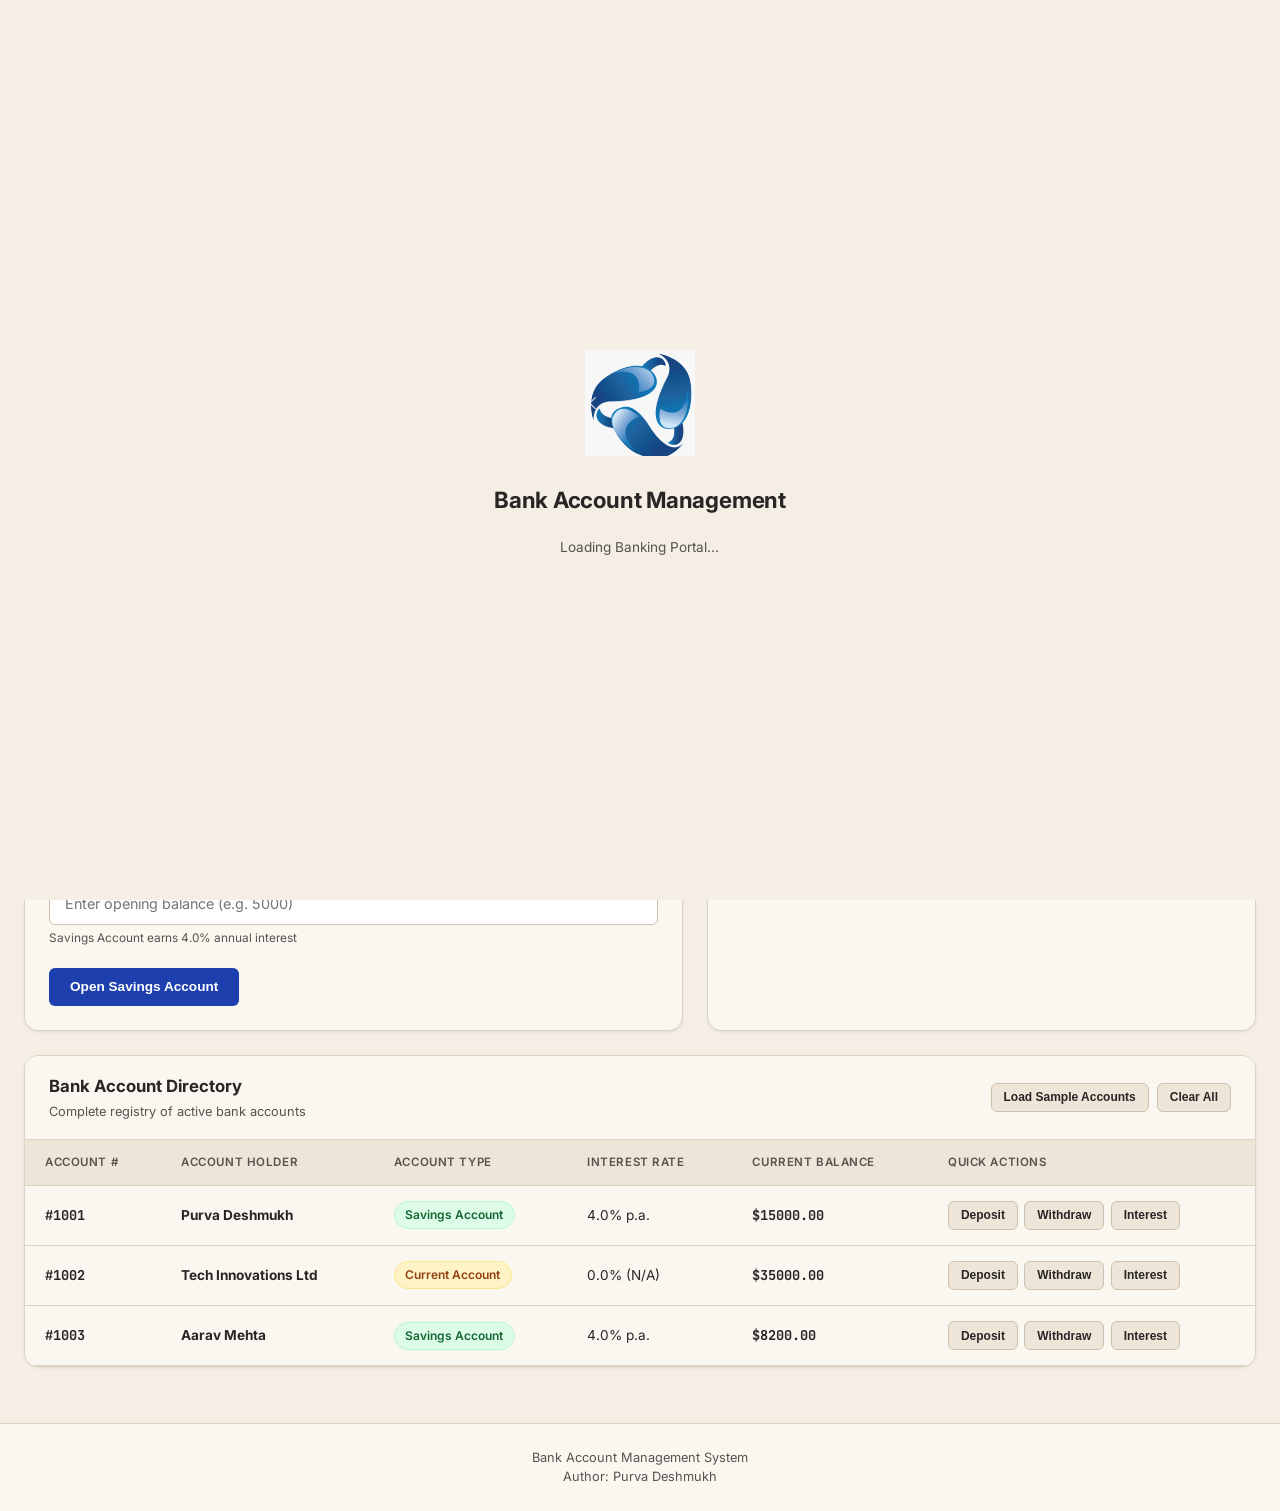
==== commit 945c0674: "Redesign web platform: rotating logo splash intro, warm beige aesthetic, vertical operations menu" ====
--- a/docs/index.html
+++ b/docs/index.html
@@ -3,7 +3,7 @@
 <head>
   <meta charset="UTF-8">
   <meta name="viewport" content="width=device-width, initial-scale=1.0">
-  <title>Bank Account Management System</title>
+  <title>Bank Account Management</title>
   <link rel="stylesheet" href="style.css">
   <link rel="preconnect" href="https://fonts.googleapis.com">
   <link rel="preconnect" href="https://fonts.gstatic.com" crossorigin>
@@ -11,15 +11,23 @@
 </head>
 <body>
 
+  <!-- Splash Screen with Rotating Logo -->
+  <div id="splashScreen" class="splash-screen">
+    <div class="splash-content">
+      <div class="logo-wrapper">
+        <img src="logo.png" alt="Bank Logo" class="splash-logo rotating-logo">
+      </div>
+      <h2 class="splash-title">Bank Account Management</h2>
+      <p class="splash-subtitle">Loading Banking Portal...</p>
+    </div>
+  </div>
+
   <!-- Top Navigation Header -->
   <header class="navbar">
     <div class="nav-container">
       <div class="brand">
-        <div class="brand-badge">C++</div>
-        <div class="brand-text">
-          <h1>Bank Account Management System</h1>
-          <p>Object-Oriented Programming Course Project</p>
-        </div>
+        <img src="logo.png" alt="Bank Logo" class="brand-logo">
+        <h1 class="brand-title">Bank Account Management</h1>
       </div>
       <div class="header-status">
         <span class="status-indicator"></span>
@@ -28,7 +36,7 @@
     </div>
   </header>
 
-  <!-- Metrics Bar -->
+  <!-- Metrics Overview Bar -->
   <section class="metrics-bar">
     <div class="metrics-container">
       <div class="metric-card">
@@ -50,49 +58,49 @@
     </div>
   </section>
 
-  <!-- Main Content -->
+  <!-- Main Content Layout -->
   <main class="main-content">
     <div class="simulator-layout">
 
-      <!-- Left Column: Operations -->
+      <!-- Left Column: Vertical Operations List & Active Form -->
       <div class="operations-column">
         <div class="card">
           <div class="card-header">
             <h2>Banking Operations</h2>
-            <span class="card-subtitle">Select an operation below to perform banking transactions</span>
+            <span class="card-subtitle">Choose an operation from the list below</span>
           </div>
 
-          <!-- Operation Selector Buttons -->
-          <div class="action-grid">
+          <!-- Vertical Format Operations List -->
+          <div class="vertical-action-list">
             <button class="action-btn active" data-action="create-savings">
               <span class="btn-title">Create Savings Account</span>
-              <span class="btn-desc">4.0% annual interest rate</span>
+              <span class="btn-desc">Earns 4.0% annual interest</span>
             </button>
             <button class="action-btn" data-action="create-current">
               <span class="btn-title">Create Current Account</span>
-              <span class="btn-desc">Commercial checking (0% interest)</span>
+              <span class="btn-desc">Commercial checking with 0% interest</span>
             </button>
             <button class="action-btn" data-action="deposit">
               <span class="btn-title">Deposit Funds</span>
-              <span class="btn-desc">Credit amount to account</span>
+              <span class="btn-desc">Credit amount to account balance</span>
             </button>
             <button class="action-btn" data-action="withdraw">
               <span class="btn-title">Withdraw Funds</span>
-              <span class="btn-desc">Debit amount from account</span>
+              <span class="btn-desc">Debit amount from account balance</span>
             </button>
             <button class="action-btn" data-action="balance-inquiry">
               <span class="btn-title">Check Balance</span>
-              <span class="btn-desc">Fast balance &amp; passbook inquiry</span>
+              <span class="btn-desc">View balance and passbook summary</span>
             </button>
             <button class="action-btn" data-action="calculate-interest">
               <span class="btn-title">Calculate Interest</span>
-              <span class="btn-desc">Annual interest projection</span>
+              <span class="btn-desc">Simulate annual interest projection</span>
             </button>
           </div>
 
-          <!-- Dynamic Form Container -->
+          <!-- Operation Form Section -->
           <div class="form-container" id="actionFormContainer">
-            <!-- Form injected via JS -->
+            <!-- Form injected dynamically via app.js -->
           </div>
         </div>
       </div>
@@ -102,11 +110,11 @@
         <div class="card receipt-card">
           <div class="card-header">
             <h2>Transaction Audit Receipt</h2>
-            <span class="card-subtitle">Real-time receipt generated for every banking action</span>
+            <span class="card-subtitle">Instant receipt generated for banking operations</span>
           </div>
           <div class="card-body" id="receiptContainer">
             <div class="receipt-placeholder">
-              Select any banking operation on the left to process a transaction and view its generated receipt.
+              Select an operation on the left and submit to generate an audit receipt card.
             </div>
           </div>
         </div>
@@ -114,7 +122,7 @@
 
     </div>
 
-    <!-- Bottom Section: Bank Account Directory -->
+    <!-- Bottom Section: Bank Account Directory Table -->
     <div class="directory-section">
       <div class="card table-card">
         <div class="card-header flex-header">
@@ -154,7 +162,7 @@
   <!-- Footer -->
   <footer class="footer">
     <div class="footer-container">
-      <p>Bank Account Management System &bull; C++ Object-Oriented Programming Course Project</p>
+      <p>Bank Account Management System</p>
       <p>Author: Purva Deshmukh</p>
     </div>
   </footer>
--- a/docs/style.css
+++ b/docs/style.css
@@ -1,51 +1,54 @@
 /* ==============================================================================
-   Bank Account Management System - Light Mode & User-Friendly Stylesheet
+   Bank Account Management System - Warm Beige & User-Friendly Theme
    ============================================================================== */
 
 :root {
-  --bg-app: #f8fafc;
-  --bg-card: #ffffff;
-  --bg-subtle: #f1f5f9;
-  --bg-muted: #e2e8f0;
-
-  --border-light: #e2e8f0;
-  --border-medium: #cbd5e1;
-  --border-focus: #2563eb;
-
-  --text-main: #0f172a;
-  --text-secondary: #475569;
-  --text-muted: #64748b;
-
-  --primary-blue: #2563eb;
-  --primary-blue-hover: #1d4ed8;
-  --primary-blue-light: #eff6ff;
-  --primary-blue-border: #bfdbfe;
-
-  --color-success: #059669;
-  --color-success-bg: #ecfdf5;
-  --color-success-border: #a7f3d0;
-
-  --color-warning: #d97706;
-  --color-warning-bg: #fffbeb;
+  /* Warm Beige Palette */
+  --bg-app: #f4eee5;
+  --bg-card: #faf6f0;
+  --bg-subtle: #ede5d8;
+  --bg-muted: #e4dacb;
+  --bg-white: #ffffff;
+
+  --border-light: #ded3c2;
+  --border-medium: #cfc2ad;
+  --border-focus: #1e40af;
+
+  --text-main: #292524;
+  --text-secondary: #57534e;
+  --text-muted: #78716c;
+
+  /* Accent Colors (Matching logo blue and banking statuses) */
+  --primary-blue: #1e40af;
+  --primary-blue-hover: #1e3a8a;
+  --primary-blue-light: #eef2ff;
+  --primary-blue-border: #c7d2fe;
+
+  --color-success: #166534;
+  --color-success-bg: #dcfce7;
+  --color-success-border: #bbf7d0;
+
+  --color-warning: #92400e;
+  --color-warning-bg: #fef3c7;
   --color-warning-border: #fde68a;
 
-  --color-danger: #dc2626;
-  --color-danger-bg: #fef2f2;
+  --color-danger: #991b1b;
+  --color-danger-bg: #fee2e2;
   --color-danger-border: #fecaca;
 
-  --color-purple: #7c3aed;
-  --color-purple-bg: #f5f3ff;
-  --color-purple-border: #ddd6fe;
+  --color-purple: #6b21a8;
+  --color-purple-bg: #f3e8ff;
+  --color-purple-border: #e9d5ff;
 
   --font-sans: 'Inter', -apple-system, BlinkMacSystemFont, 'Segoe UI', Roboto, sans-serif;
   --font-mono: 'JetBrains Mono', Consolas, Monaco, monospace;
 
   --radius-sm: 6px;
   --radius-md: 10px;
-  --radius-lg: 12px;
-
-  --shadow-card: 0 1px 3px 0 rgba(0, 0, 0, 0.05), 0 1px 2px 0 rgba(0, 0, 0, 0.03);
-  --shadow-md: 0 4px 6px -1px rgba(0, 0, 0, 0.07), 0 2px 4px -2px rgba(0, 0, 0, 0.04);
+  --radius-lg: 14px;
+
+  --shadow-card: 0 1px 3px 0 rgba(76, 60, 40, 0.06), 0 1px 2px 0 rgba(76, 60, 40, 0.04);
+  --shadow-md: 0 4px 6px -1px rgba(76, 60, 40, 0.08), 0 2px 4px -2px rgba(76, 60, 40, 0.05);
 }
 
 * {
@@ -64,20 +67,82 @@
   flex-direction: column;
 }
 
-/* Header */
+/* ==============================================================================
+   Splash Screen with Rotating Logo
+   ============================================================================== */
+.splash-screen {
+  position: fixed;
+  inset: 0;
+  background-color: #f4eee5;
+  z-index: 9999;
+  display: flex;
+  align-items: center;
+  justify-content: center;
+  transition: opacity 0.6s ease, visibility 0.6s ease;
+}
+
+.splash-screen.fade-out {
+  opacity: 0;
+  visibility: hidden;
+  pointer-events: none;
+}
+
+.splash-content {
+  text-align: center;
+  display: flex;
+  flex-direction: column;
+  align-items: center;
+  gap: 1.25rem;
+}
+
+.logo-wrapper {
+  width: 120px;
+  height: 120px;
+  display: flex;
+  align-items: center;
+  justify-content: center;
+}
+
+@keyframes rotateLogo {
+  0% { transform: rotate(0deg); }
+  100% { transform: rotate(360deg); }
+}
+
+.rotating-logo {
+  width: 110px;
+  height: 110px;
+  object-fit: contain;
+  animation: rotateLogo 2.5s cubic-bezier(0.4, 0, 0.2, 1) infinite;
+}
+
+.splash-title {
+  font-size: 1.4rem;
+  font-weight: 700;
+  color: var(--text-main);
+  letter-spacing: -0.01em;
+}
+
+.splash-subtitle {
+  font-size: 0.85rem;
+  color: var(--text-secondary);
+}
+
+/* ==============================================================================
+   Top Navigation Navbar
+   ============================================================================== */
 .navbar {
-  background-color: #ffffff;
+  background-color: var(--bg-card);
   border-bottom: 1px solid var(--border-light);
   position: sticky;
   top: 0;
   z-index: 50;
-  box-shadow: 0 1px 2px rgba(0, 0, 0, 0.03);
+  box-shadow: 0 1px 3px rgba(76, 60, 40, 0.04);
 }
 
 .nav-container {
   max-width: 1300px;
   margin: 0 auto;
-  padding: 1rem 1.5rem;
+  padding: 0.85rem 1.5rem;
   display: flex;
   justify-content: space-between;
   align-items: center;
@@ -89,33 +154,23 @@
   gap: 0.85rem;
 }
 
-.brand-badge {
-  background-color: var(--primary-blue);
-  color: #ffffff;
-  font-family: var(--font-mono);
-  font-weight: 700;
-  font-size: 0.85rem;
-  padding: 0.35rem 0.65rem;
-  border-radius: var(--radius-sm);
-  letter-spacing: 0.05em;
-}
-
-.brand-text h1 {
-  font-size: 1.2rem;
+.brand-logo {
+  width: 38px;
+  height: 38px;
+  object-fit: contain;
+}
+
+.brand-title {
+  font-size: 1.25rem;
   font-weight: 700;
   color: var(--text-main);
   letter-spacing: -0.01em;
 }
 
-.brand-text p {
-  font-size: 0.8rem;
-  color: var(--text-secondary);
-}
-
 .header-status {
   display: flex;
   align-items: center;
-  gap: 0.5rem;
+  gap: 0.45rem;
   background-color: var(--color-success-bg);
   border: 1px solid var(--color-success-border);
   padding: 0.35rem 0.75rem;
@@ -135,11 +190,13 @@
   color: var(--color-success);
 }
 
-/* Metrics Bar */
+/* ==============================================================================
+   Metrics Overview Bar
+   ============================================================================== */
 .metrics-bar {
-  background-color: #ffffff;
+  background-color: var(--bg-card);
   border-bottom: 1px solid var(--border-light);
-  padding: 1.25rem 1.5rem;
+  padding: 1.15rem 1.5rem;
 }
 
 .metrics-container {
@@ -169,13 +226,15 @@
 }
 
 .metric-value {
-  font-size: 1.5rem;
+  font-size: 1.45rem;
   font-weight: 700;
   font-family: var(--font-mono);
   color: var(--text-main);
 }
 
-/* Main Content */
+/* ==============================================================================
+   Main Content Layout
+   ============================================================================== */
 .main-content {
   max-width: 1300px;
   width: 100%;
@@ -187,7 +246,6 @@
   gap: 1.5rem;
 }
 
-/* Simulator Grid Layout */
 .simulator-layout {
   display: grid;
   grid-template-columns: 1.2fr 1fr;
@@ -219,7 +277,7 @@
 .card-header {
   padding: 1.15rem 1.5rem;
   border-bottom: 1px solid var(--border-light);
-  background-color: #ffffff;
+  background-color: var(--bg-card);
 }
 
 .card-header h2 {
@@ -247,19 +305,22 @@
   padding: 1.5rem;
 }
 
-/* Action Grid */
-.action-grid {
-  display: grid;
-  grid-template-columns: repeat(auto-fit, minmax(180px, 1fr));
-  gap: 0.75rem;
+/* ==============================================================================
+   Vertical Banking Operations List (Left Column)
+   ============================================================================== */
+.vertical-action-list {
+  display: flex;
+  flex-direction: column;
+  gap: 0.55rem;
   padding: 1.25rem 1.5rem 0.5rem;
 }
 
 .action-btn {
-  background-color: #ffffff;
-  border: 1px solid var(--border-medium);
+  background-color: var(--bg-subtle);
+  border: 1px solid var(--border-light);
+  border-left: 4px solid transparent;
   border-radius: var(--radius-md);
-  padding: 0.85rem 1rem;
+  padding: 0.75rem 1.15rem;
   text-align: left;
   cursor: pointer;
   transition: all 0.2s ease;
@@ -269,14 +330,15 @@
 }
 
 .action-btn:hover {
-  background-color: var(--bg-subtle);
-  border-color: var(--text-muted);
+  background-color: #e8ded0;
+  border-color: var(--border-medium);
 }
 
 .action-btn.active {
-  background-color: var(--primary-blue-light);
-  border-color: var(--primary-blue);
-  box-shadow: 0 0 0 1px var(--primary-blue);
+  background-color: #ede2d1;
+  border-color: var(--border-medium);
+  border-left: 4px solid var(--primary-blue);
+  box-shadow: 0 1px 3px rgba(76, 60, 40, 0.08);
 }
 
 .btn-title {
@@ -294,9 +356,13 @@
   color: var(--text-secondary);
 }
 
-/* Form Container */
+/* ==============================================================================
+   Operation Form Section
+   ============================================================================== */
 .form-container {
   padding: 1.25rem 1.5rem 1.5rem;
+  border-top: 1px solid var(--border-light);
+  margin-top: 0.75rem;
 }
 
 .form-group {
@@ -314,7 +380,7 @@
 .form-control {
   width: 100%;
   padding: 0.7rem 0.95rem;
-  background-color: #ffffff;
+  background-color: var(--bg-white);
   border: 1px solid var(--border-medium);
   border-radius: var(--radius-sm);
   color: var(--text-main);
@@ -325,8 +391,8 @@
 
 .form-control:focus {
   outline: none;
-  border-color: var(--border-focus);
-  box-shadow: 0 0 0 3px rgba(37, 99, 235, 0.12);
+  border-color: var(--primary-blue);
+  box-shadow: 0 0 0 3px rgba(30, 64, 175, 0.15);
 }
 
 .form-hint {
@@ -360,13 +426,13 @@
 }
 
 .btn-secondary {
-  background-color: #ffffff;
+  background-color: var(--bg-subtle);
   color: var(--text-main);
   border: 1px solid var(--border-medium);
 }
 
 .btn-secondary:hover {
-  background-color: var(--bg-subtle);
+  background-color: #e5dac9;
   border-color: var(--text-secondary);
 }
 
@@ -379,22 +445,24 @@
   margin-top: 1.25rem;
 }
 
-/* Receipt Column */
+/* ==============================================================================
+   Receipt Column (Right Side)
+   ============================================================================== */
 .receipt-placeholder {
   text-align: center;
-  padding: 3rem 1.5rem;
+  padding: 3.5rem 1.5rem;
   color: var(--text-muted);
   font-style: italic;
   font-size: 0.85rem;
 }
 
 .receipt-box {
-  background-color: #ffffff;
+  background-color: var(--bg-white);
   border: 1px solid var(--border-light);
   border-radius: var(--radius-md);
   padding: 1.25rem;
   font-size: 0.85rem;
-  box-shadow: 0 2px 4px rgba(0, 0, 0, 0.02);
+  box-shadow: 0 2px 4px rgba(76, 60, 40, 0.04);
 }
 
 .receipt-box.success {
@@ -455,7 +523,9 @@
   color: var(--text-main);
 }
 
-/* Account Directory Table */
+/* ==============================================================================
+   Bank Account Directory Table
+   ============================================================================== */
 .directory-section {
   width: 100%;
 }
@@ -486,9 +556,10 @@
   padding: 0.95rem 1.25rem;
   border-bottom: 1px solid var(--border-light);
   color: var(--text-main);
-}
-
-.accounts-table tr:hover {
+  background-color: var(--bg-card);
+}
+
+.accounts-table tr:hover td {
   background-color: var(--bg-subtle);
 }
 
@@ -543,7 +614,7 @@
 
 /* Footer */
 .footer {
-  background-color: #ffffff;
+  background-color: var(--bg-card);
   border-top: 1px solid var(--border-light);
   padding: 1.5rem;
   margin-top: 2rem;
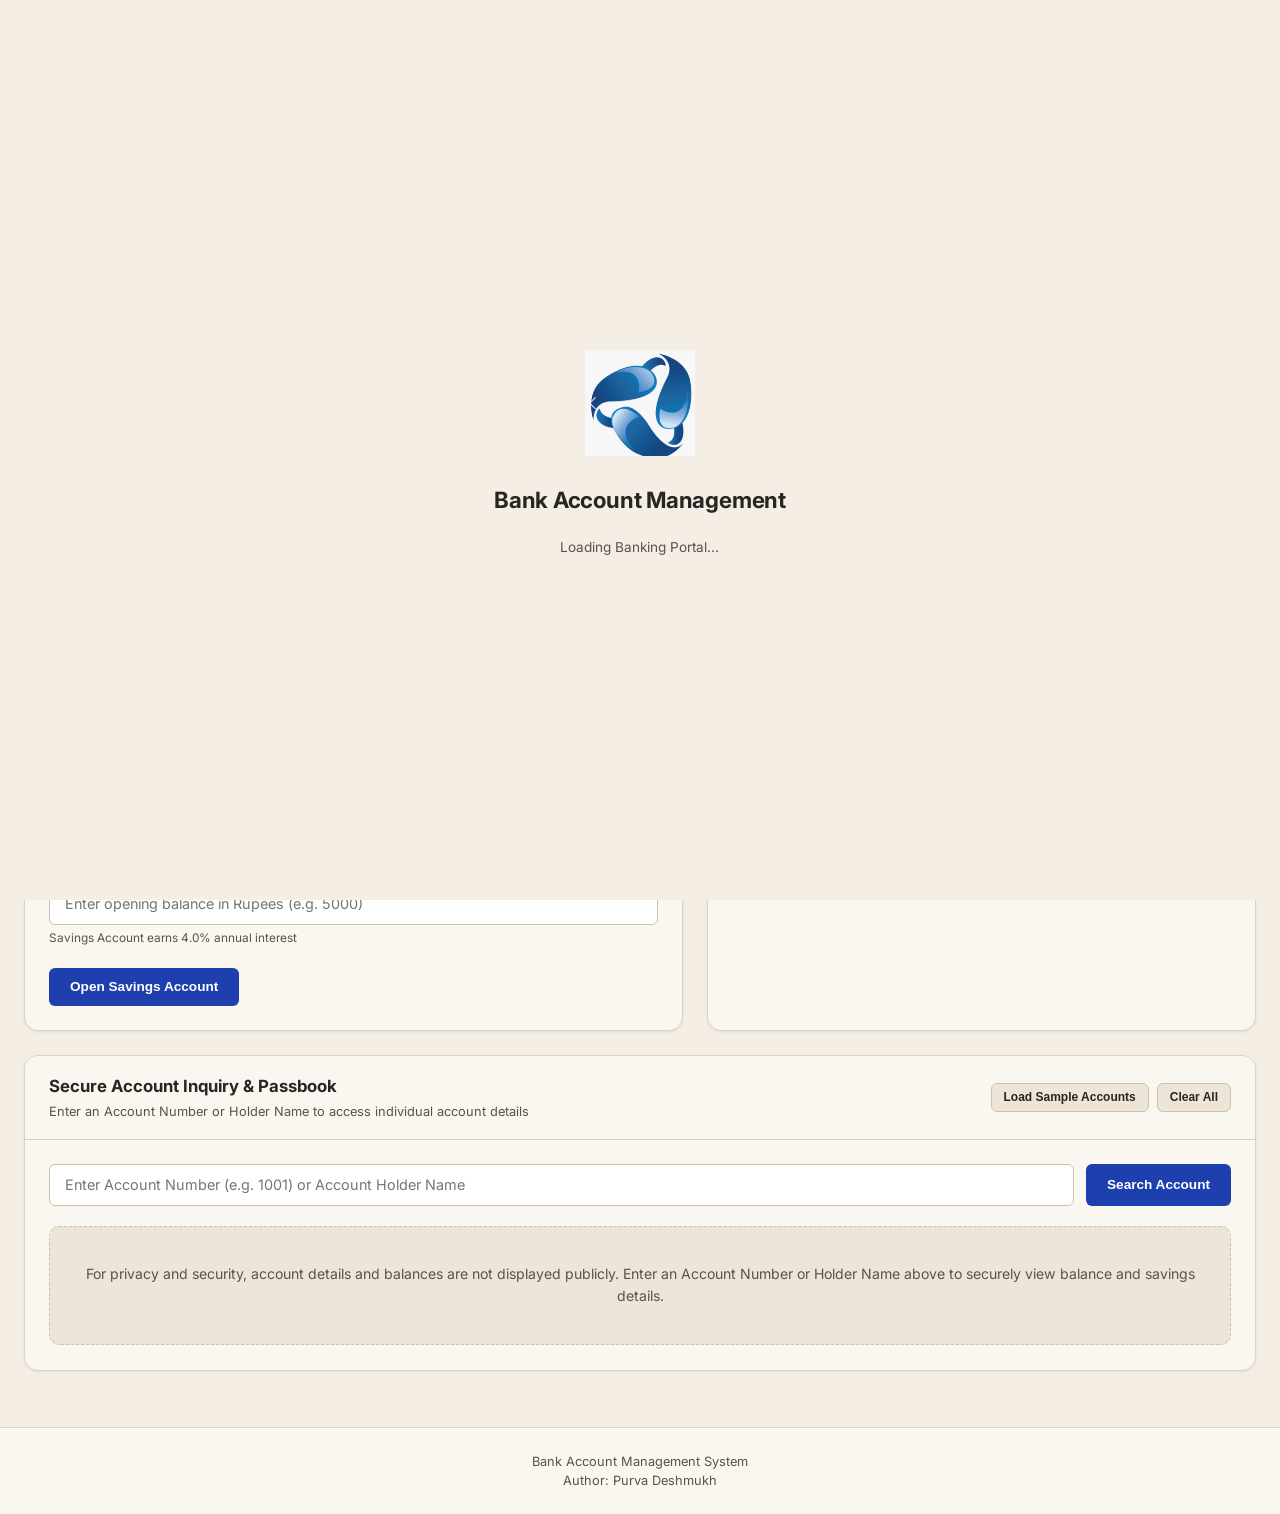
==== commit a02a5e36: "Update currency to Rupees and implement secure private account inquiry" ====
--- a/docs/index.html
+++ b/docs/index.html
@@ -45,7 +45,7 @@
       </div>
       <div class="metric-card">
         <span class="metric-label">Total Deposits Under Management</span>
-        <span class="metric-value" id="statTotalBalance">$0.00</span>
+        <span class="metric-value" id="statTotalBalance">₹0.00</span>
       </div>
       <div class="metric-card">
         <span class="metric-label">Savings Accounts (4% Interest)</span>
@@ -74,7 +74,7 @@
           <div class="vertical-action-list">
             <button class="action-btn active" data-action="create-savings">
               <span class="btn-title">Create Savings Account</span>
-              <span class="btn-desc">Earns 4.0% annual interest</span>
+              <span class="btn-desc">Earns 4.0% annual interest rate</span>
             </button>
             <button class="action-btn" data-action="create-current">
               <span class="btn-title">Create Current Account</span>
@@ -122,37 +122,30 @@
 
     </div>
 
-    <!-- Bottom Section: Bank Account Directory Table -->
+    <!-- Bottom Section: Secure Account Inquiry & Passbook -->
     <div class="directory-section">
       <div class="card table-card">
         <div class="card-header flex-header">
           <div>
-            <h2>Bank Account Directory</h2>
-            <span class="card-subtitle">Complete registry of active bank accounts</span>
+            <h2>Secure Account Inquiry &amp; Passbook</h2>
+            <span class="card-subtitle">Enter an Account Number or Holder Name to access individual account details</span>
           </div>
           <div class="table-actions">
             <button class="btn btn-secondary btn-sm" id="btnSeedDemo">Load Sample Accounts</button>
             <button class="btn btn-secondary btn-sm" id="btnClearBank">Clear All</button>
           </div>
         </div>
-        <div class="table-wrapper">
-          <table class="accounts-table">
-            <thead>
-              <tr>
-                <th>Account #</th>
-                <th>Account Holder</th>
-                <th>Account Type</th>
-                <th>Interest Rate</th>
-                <th>Current Balance</th>
-                <th>Quick Actions</th>
-              </tr>
-            </thead>
-            <tbody id="accountsTableBody">
-              <tr class="empty-row">
-                <td colspan="6">No accounts registered yet. Use the operations form above or click "Load Sample Accounts".</td>
-              </tr>
-            </tbody>
-          </table>
+        <div class="card-body">
+          <form id="searchAccountForm" class="search-form-row">
+            <input type="text" class="form-control" id="searchAccountInput" placeholder="Enter Account Number (e.g. 1001) or Account Holder Name" required>
+            <button type="submit" class="btn btn-primary">Search Account</button>
+          </form>
+
+          <div id="searchResultContainer" class="search-result-area">
+            <div class="privacy-notice">
+              For privacy and security, account details and balances are not displayed publicly. Enter an Account Number or Holder Name above to securely view balance and savings details.
+            </div>
+          </div>
         </div>
       </div>
     </div>
--- a/docs/style.css
+++ b/docs/style.css
@@ -612,6 +612,91 @@
   gap: 0.4rem;
 }
 
+/* Secure Search & Passbook Card */
+.search-form-row {
+  display: flex;
+  gap: 0.75rem;
+  margin-bottom: 1.25rem;
+}
+
+.search-form-row .form-control {
+  flex: 1;
+}
+
+.search-result-area {
+  min-height: 120px;
+}
+
+.privacy-notice {
+  padding: 2.25rem 1.5rem;
+  text-align: center;
+  background-color: var(--bg-subtle);
+  border: 1px dashed var(--border-medium);
+  border-radius: var(--radius-md);
+  color: var(--text-secondary);
+  font-size: 0.88rem;
+  line-height: 1.6;
+}
+
+.account-detail-card {
+  background-color: var(--bg-white);
+  border: 1px solid var(--border-light);
+  border-left: 4px solid var(--primary-blue);
+  border-radius: var(--radius-md);
+  padding: 1.5rem;
+  box-shadow: 0 2px 4px rgba(76, 60, 40, 0.04);
+}
+
+.account-detail-header {
+  display: flex;
+  justify-content: space-between;
+  align-items: center;
+  border-bottom: 1px solid var(--border-light);
+  padding-bottom: 0.75rem;
+  margin-bottom: 1rem;
+}
+
+.detail-grid {
+  display: grid;
+  grid-template-columns: repeat(auto-fit, minmax(200px, 1fr));
+  gap: 1rem;
+  margin-bottom: 1.25rem;
+}
+
+.detail-item {
+  display: flex;
+  flex-direction: column;
+  gap: 0.25rem;
+}
+
+.detail-item-label {
+  font-size: 0.75rem;
+  font-weight: 600;
+  text-transform: uppercase;
+  color: var(--text-muted);
+}
+
+.detail-item-val {
+  font-size: 1.05rem;
+  font-weight: 600;
+  color: var(--text-main);
+}
+
+.detail-balance {
+  font-size: 1.5rem;
+  font-weight: 700;
+  font-family: var(--font-mono);
+  color: var(--color-success);
+}
+
+.detail-actions {
+  display: flex;
+  gap: 0.6rem;
+  border-top: 1px dashed var(--border-light);
+  padding-top: 1rem;
+  flex-wrap: wrap;
+}
+
 /* Footer */
 .footer {
   background-color: var(--bg-card);
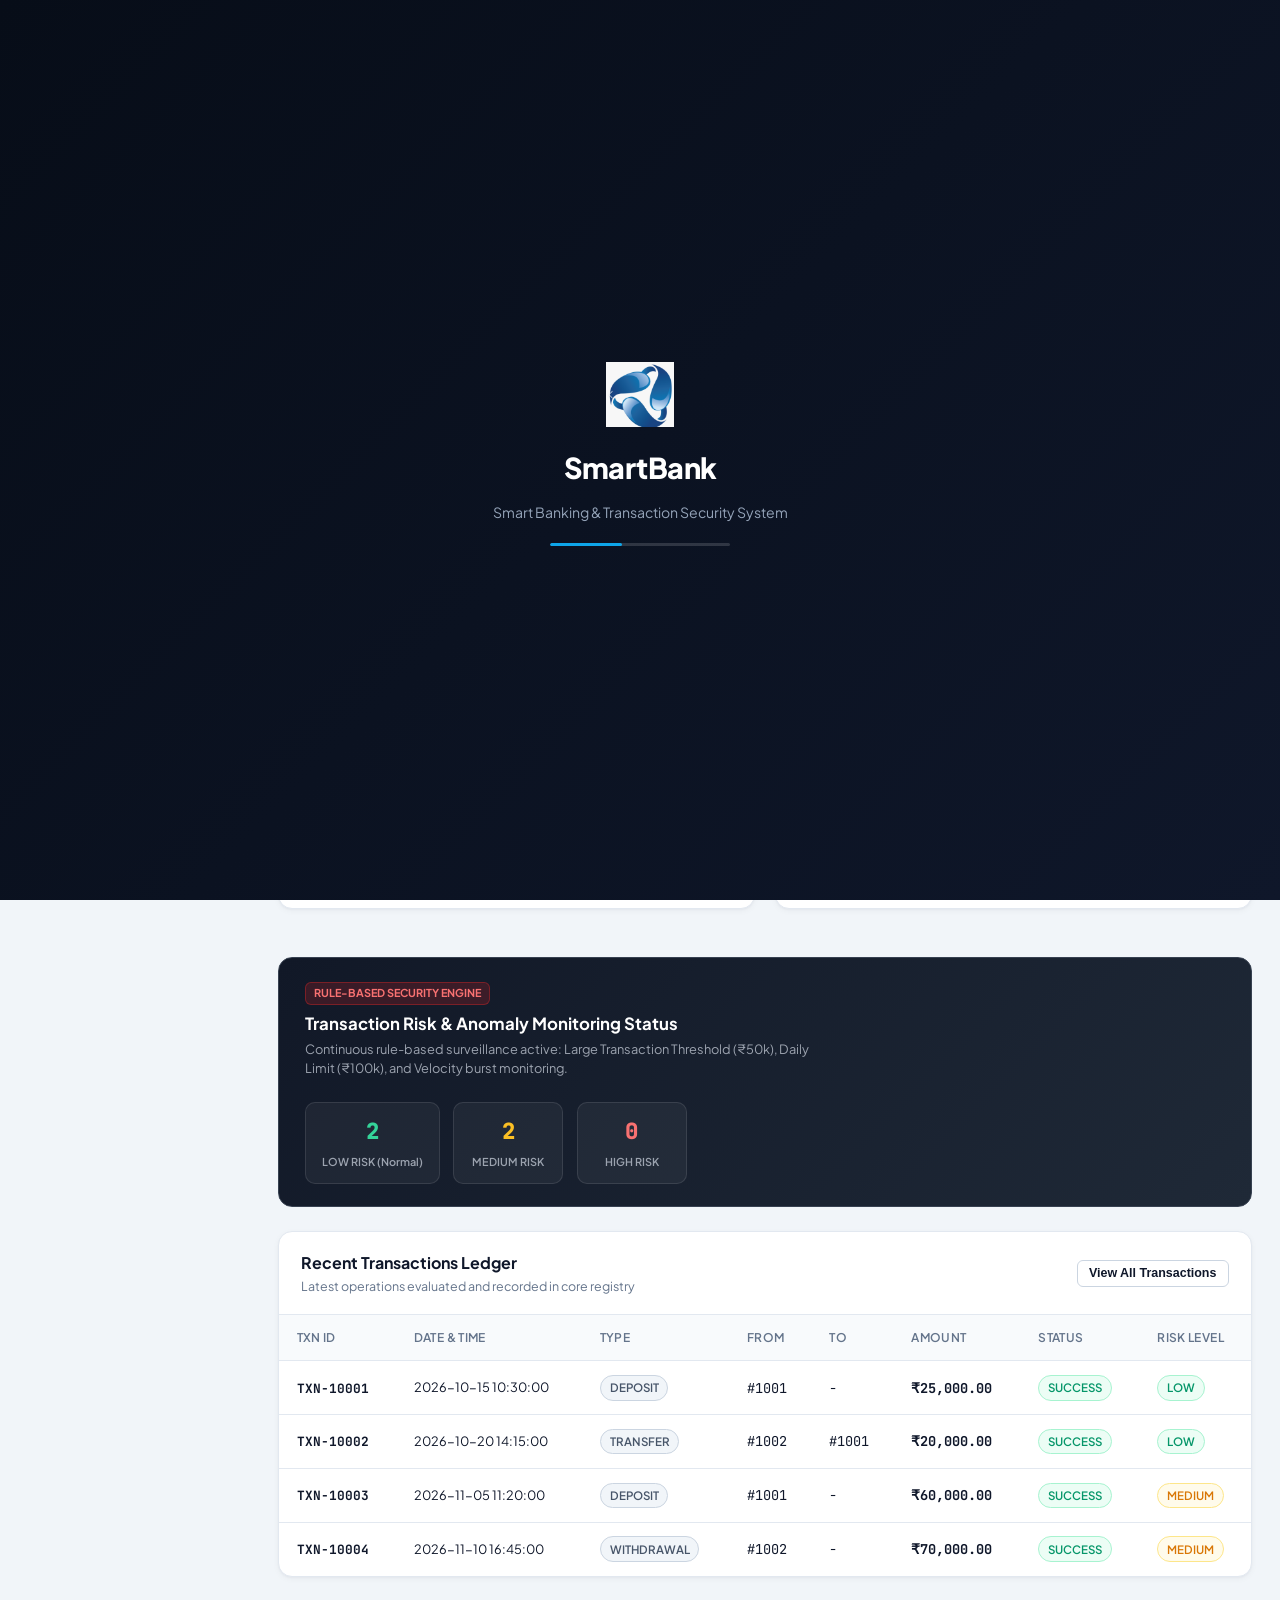
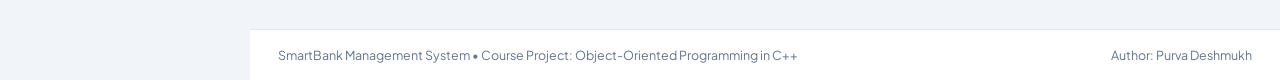
==== commit b32fa59c: "Upgrade Bank Management System to SmartBank" ====
--- a/docs/index.html
+++ b/docs/index.html
@@ -3,11 +3,11 @@
 <head>
   <meta charset="UTF-8">
   <meta name="viewport" content="width=device-width, initial-scale=1.0">
-  <title>Bank Account Management</title>
+  <title>SmartBank - Smart Banking &amp; Transaction Security Management System</title>
   <link rel="stylesheet" href="style.css">
   <link rel="preconnect" href="https://fonts.googleapis.com">
   <link rel="preconnect" href="https://fonts.gstatic.com" crossorigin>
-  <link href="https://fonts.googleapis.com/css2?family=Inter:wght@400;500;600;700&family=JetBrains+Mono:wght@500;600&display=swap" rel="stylesheet">
+  <link href="https://fonts.googleapis.com/css2?family=Plus+Jakarta+Sans:wght@400;500;600;700;800&family=JetBrains+Mono:wght@500;600;700&display=swap" rel="stylesheet">
 </head>
 <body>
 
@@ -15,151 +15,887 @@
   <div id="splashScreen" class="splash-screen">
     <div class="splash-content">
       <div class="logo-wrapper">
-        <img src="logo.png" alt="Bank Logo" class="splash-logo rotating-logo">
+        <img src="logo.png" alt="SmartBank Logo" class="splash-logo rotating-logo">
       </div>
-      <h2 class="splash-title">Bank Account Management</h2>
-      <p class="splash-subtitle">Loading Banking Portal...</p>
+      <h2 class="splash-title">SmartBank</h2>
+      <p class="splash-subtitle">Smart Banking &amp; Transaction Security System</p>
+      <div class="splash-loader-bar"><div class="splash-loader-fill"></div></div>
     </div>
   </div>
 
-  <!-- Top Navigation Header -->
-  <header class="navbar">
-    <div class="nav-container">
-      <div class="brand">
-        <img src="logo.png" alt="Bank Logo" class="brand-logo">
-        <h1 class="brand-title">Bank Account Management</h1>
+  <!-- Main App Layout -->
+  <div class="app-container">
+
+    <!-- Sidebar Navigation -->
+    <aside class="sidebar" id="sidebar">
+      <div class="sidebar-brand">
+        <img src="logo.png" alt="SmartBank Logo" class="brand-logo">
+        <div class="brand-text">
+          <span class="brand-name">SmartBank</span>
+          <span class="brand-tag">Security &amp; Core Banking</span>
+        </div>
       </div>
-      <div class="header-status">
-        <span class="status-indicator"></span>
-        <span class="status-text">System Active</span>
+
+      <nav class="sidebar-nav">
+        <a href="#dashboard" class="nav-item active" data-page="dashboard">
+          <span class="nav-icon">
+            <svg width="18" height="18" viewBox="0 0 24 24" fill="none" stroke="currentColor" stroke-width="2"><rect x="3" y="3" width="7" height="7"></rect><rect x="14" y="3" width="7" height="7"></rect><rect x="14" y="14" width="7" height="7"></rect><rect x="3" y="14" width="7" height="7"></rect></svg>
+          </span>
+          <span class="nav-label">Dashboard</span>
+        </a>
+
+        <a href="#accounts" class="nav-item" data-page="accounts">
+          <span class="nav-icon">
+            <svg width="18" height="18" viewBox="0 0 24 24" fill="none" stroke="currentColor" stroke-width="2"><path d="M17 21v-2a4 4 0 0 0-4-4H5a4 4 0 0 0-4 4v2"></path><circle cx="9" cy="7" r="4"></circle><path d="M23 21v-2a4 4 0 0 0-3-3.87"></path><path d="M16 3.13a4 4 0 0 1 0 7.75"></path></svg>
+          </span>
+          <span class="nav-label">Accounts</span>
+        </a>
+
+        <a href="#transactions" class="nav-item" data-page="transactions">
+          <span class="nav-icon">
+            <svg width="18" height="18" viewBox="0 0 24 24" fill="none" stroke="currentColor" stroke-width="2"><polyline points="23 4 23 10 17 10"></polyline><polyline points="1 20 1 14 7 14"></polyline><path d="M3.51 9a9 9 0 0 1 14.85-3.36L23 10M1 14l4.64 4.36A9 9 0 0 0 20.49 15"></path></svg>
+          </span>
+          <span class="nav-label">Transactions</span>
+        </a>
+
+        <a href="#security" class="nav-item" data-page="security">
+          <span class="nav-icon">
+            <svg width="18" height="18" viewBox="0 0 24 24" fill="none" stroke="currentColor" stroke-width="2"><path d="M12 22s8-4 8-10V5l-8-3-8 3v7c0 6 8 10 8 10z"></path></svg>
+          </span>
+          <span class="nav-label">Security Center</span>
+          <span class="nav-badge" id="sidebarAlertBadge" style="display:none;">0</span>
+        </a>
+
+        <a href="#statements" class="nav-item" data-page="statements">
+          <span class="nav-icon">
+            <svg width="18" height="18" viewBox="0 0 24 24" fill="none" stroke="currentColor" stroke-width="2"><path d="M14 2H6a2 2 0 0 0-2 2v16a2 2 0 0 0 2 2h12a2 2 0 0 0 2-2V8z"></path><polyline points="14 2 14 8 20 8"></polyline><line x1="16" y1="13" x2="8" y2="13"></line><line x1="16" y1="17" x2="8" y2="17"></line><polyline points="10 9 9 9 8 9"></polyline></svg>
+          </span>
+          <span class="nav-label">Statements</span>
+        </a>
+
+        <a href="#settings" class="nav-item" data-page="settings">
+          <span class="nav-icon">
+            <svg width="18" height="18" viewBox="0 0 24 24" fill="none" stroke="currentColor" stroke-width="2"><circle cx="12" cy="12" r="3"></circle><path d="M19.4 15a1.65 1.65 0 0 0 .33 1.82l.06.06a2 2 0 0 1 0 2.83 2 2 0 0 1-2.83 0l-.06-.06a1.65 1.65 0 0 0-1.82-.33 1.65 1.65 0 0 0-1 1.51V21a2 2 0 0 1-2 2 2 2 0 0 1-2-2v-.09A1.65 1.65 0 0 0 9 19.4a1.65 1.65 0 0 0-1.82.33l-.06.06a2 2 0 0 1-2.83 0 2 2 0 0 1 0-2.83l.06-.06a1.65 1.65 0 0 0 .33-1.82 1.65 1.65 0 0 0-1.51-1H3a2 2 0 0 1-2-2 2 2 0 0 1 2-2h.09A1.65 1.65 0 0 0 4.6 9a1.65 1.65 0 0 0-.33-1.82l-.06-.06a2 2 0 0 1 0-2.83 2 2 0 0 1 2.83 0l.06.06a1.65 1.65 0 0 0 1.82.33H9a1.65 1.65 0 0 0 1-1.51V3a2 2 0 0 1 2-2 2 2 0 0 1 2 2v.09a1.65 1.65 0 0 0 1 1.51 1.65 1.65 0 0 0 1.82-.33l.06-.06a2 2 0 0 1 2.83 0 2 2 0 0 1 0 2.83l-.06.06a1.65 1.65 0 0 0-.33 1.82V9a1.65 1.65 0 0 0 1.51 1H21a2 2 0 0 1 2 2 2 2 0 0 1-2 2h-.09a1.65 1.65 0 0 0-1.51 1z"></path></svg>
+          </span>
+          <span class="nav-label">Settings</span>
+        </a>
+      </nav>
+
+      <div class="sidebar-footer">
+        <div class="security-chip">
+          <span class="pulse-dot"></span>
+          <div class="security-chip-text">
+            <span class="chip-title">Security Engine</span>
+            <span class="chip-sub">Rule Monitor Active</span>
+          </div>
+        </div>
+      </div>
+    </aside>
+
+    <!-- Main Content Area -->
+    <div class="main-wrapper">
+
+      <!-- Top Header Navigation -->
+      <header class="topbar">
+        <div class="topbar-left">
+          <button class="menu-toggle" id="menuToggle" aria-label="Toggle Navigation">
+            <svg width="20" height="20" viewBox="0 0 24 24" fill="none" stroke="currentColor" stroke-width="2"><line x1="3" y1="12" x2="21" y2="12"></line><line x1="3" y1="6" x2="21" y2="6"></line><line x1="3" y1="18" x2="21" y2="18"></line></svg>
+          </button>
+          <div class="page-title-box">
+            <h1 class="page-title" id="pageTitleHeading">Dashboard</h1>
+            <span class="page-subtitle" id="pageSubtitleHeading">Financial metrics, transaction flow &amp; live security monitoring</span>
+          </div>
+        </div>
+
+        <div class="topbar-right">
+          <!-- Global Search Box -->
+          <div class="search-box">
+            <svg class="search-icon" width="16" height="16" viewBox="0 0 24 24" fill="none" stroke="currentColor" stroke-width="2"><circle cx="11" cy="11" r="8"></circle><line x1="21" y1="21" x2="16.65" y2="16.65"></line></svg>
+            <input type="text" id="globalSearchInput" placeholder="Quick search account # or Txn ID...">
+          </div>
+
+          <!-- Notification Bell -->
+          <button class="topbar-btn" id="notifBellBtn" title="Security Alerts">
+            <svg width="18" height="18" viewBox="0 0 24 24" fill="none" stroke="currentColor" stroke-width="2"><path d="M18 8A6 6 0 0 0 6 8c0 7-3 9-3 9h18s-3-2-3-9"></path><path d="M13.73 21a2 2 0 0 1-3.46 0"></path></svg>
+            <span class="badge-dot" id="headerAlertBadge" style="display:none;"></span>
+          </button>
+
+          <!-- User Profile Tag -->
+          <div class="user-profile">
+            <div class="avatar">PD</div>
+            <div class="user-info">
+              <span class="user-name">Purva Deshmukh</span>
+              <span class="user-role">Bank Administrator</span>
+            </div>
+          </div>
+        </div>
+      </header>
+
+      <!-- Main Dynamic Content Container -->
+      <main class="content-body">
+
+        <!-- ================= PAGE: DASHBOARD ================= -->
+        <section class="page-section active" id="page-dashboard">
+          
+          <!-- Welcome & Date Bar -->
+          <div class="dashboard-hero">
+            <div class="hero-left">
+              <h2>Welcome to SmartBank Management Portal</h2>
+              <p id="liveDateDisplay">Financial System Operational</p>
+            </div>
+            <div class="hero-actions">
+              <button class="btn btn-primary" onclick="navigateTo('accounts', 'create')">
+                <svg width="14" height="14" viewBox="0 0 24 24" fill="none" stroke="currentColor" stroke-width="2.5"><line x1="12" y1="5" x2="12" y2="19"></line><line x1="5" y1="12" x2="19" y2="12"></line></svg>
+                New Account
+              </button>
+              <button class="btn btn-secondary" onclick="navigateTo('transactions', 'transfer')">
+                <svg width="14" height="14" viewBox="0 0 24 24" fill="none" stroke="currentColor" stroke-width="2"><polyline points="17 1 21 5 17 9"></polyline><path d="M3 11V9a4 4 0 0 1 4-4h14"></path><polyline points="7 23 3 19 7 15"></polyline><path d="M21 13v2a4 4 0 0 1-4 4H3"></path></svg>
+                Transfer Funds
+              </button>
+              <button class="btn btn-secondary" onclick="navigateTo('security')">
+                <svg width="14" height="14" viewBox="0 0 24 24" fill="none" stroke="currentColor" stroke-width="2"><path d="M12 22s8-4 8-10V5l-8-3-8 3v7c0 6 8 10 8 10z"></path></svg>
+                Security Audit
+              </button>
+            </div>
+          </div>
+
+          <!-- Key Metrics Cards -->
+          <div class="stats-grid">
+            <div class="stat-card">
+              <div class="stat-icon-wrap bg-blue-subtle text-blue">
+                <svg width="20" height="20" viewBox="0 0 24 24" fill="none" stroke="currentColor" stroke-width="2"><path d="M17 21v-2a4 4 0 0 0-4-4H5a4 4 0 0 0-4 4v2"></path><circle cx="9" cy="7" r="4"></circle></svg>
+              </div>
+              <div class="stat-content">
+                <span class="stat-label">Total Active Accounts</span>
+                <span class="stat-value" id="statAccountsCount">0</span>
+                <span class="stat-meta text-muted">Across 3 account types</span>
+              </div>
+            </div>
+
+            <div class="stat-card">
+              <div class="stat-icon-wrap bg-green-subtle text-green">
+                <svg width="20" height="20" viewBox="0 0 24 24" fill="none" stroke="currentColor" stroke-width="2"><line x1="12" y1="1" x2="12" y2="23"></line><path d="M17 5H9.5a3.5 3.5 0 0 0 0 7h5a3.5 3.5 0 0 1 0 7H6"></path></svg>
+              </div>
+              <div class="stat-content">
+                <span class="stat-label">Total Deposits in Vault</span>
+                <span class="stat-value text-green" id="statTotalDeposits">₹0.00</span>
+                <span class="stat-meta text-muted">Total active bank balance</span>
+              </div>
+            </div>
+
+            <div class="stat-card">
+              <div class="stat-icon-wrap bg-purple-subtle text-purple">
+                <svg width="20" height="20" viewBox="0 0 24 24" fill="none" stroke="currentColor" stroke-width="2"><polyline points="23 4 23 10 17 10"></polyline><polyline points="1 20 1 14 7 14"></polyline><path d="M3.51 9a9 9 0 0 1 14.85-3.36L23 10M1 14l4.64 4.36A9 9 0 0 0 20.49 15"></path></svg>
+              </div>
+              <div class="stat-content">
+                <span class="stat-label">Total Transactions</span>
+                <span class="stat-value" id="statTransactionsCount">0</span>
+                <span class="stat-meta text-muted" id="statWithdrawalsSub">Withdrawals: ₹0.00</span>
+              </div>
+            </div>
+
+            <div class="stat-card">
+              <div class="stat-icon-wrap bg-red-subtle text-red">
+                <svg width="20" height="20" viewBox="0 0 24 24" fill="none" stroke="currentColor" stroke-width="2"><path d="M10.29 3.86L1.82 18a2 2 0 0 0 1.71 3h16.94a2 2 0 0 0 1.71-3L13.71 3.86a2 2 0 0 0-3.42 0z"></path><line x1="12" y1="9" x2="12" y2="13"></line><line x1="12" y1="17" x2="12.01" y2="17"></line></svg>
+              </div>
+              <div class="stat-content">
+                <span class="stat-label">Flagged Security Alerts</span>
+                <span class="stat-value text-red" id="statAlertsCount">0</span>
+                <span class="stat-meta text-muted" id="statHighRiskSub">0 High Risk</span>
+              </div>
+            </div>
+          </div>
+
+          <!-- Charts Section -->
+          <div class="charts-grid">
+            <div class="card chart-card">
+              <div class="card-header flex-header">
+                <div>
+                  <h3>Cash Flow Volume Comparison</h3>
+                  <span class="card-subtitle">Inflows (Deposits) vs Outflows (Withdrawals &amp; Transfers)</span>
+                </div>
+              </div>
+              <div class="card-body">
+                <div class="canvas-container">
+                  <canvas id="cashFlowChart" height="220"></canvas>
+                </div>
+              </div>
+            </div>
+
+            <div class="card chart-card">
+              <div class="card-header flex-header">
+                <div>
+                  <h3>Portfolio Breakdown by Account Type</h3>
+                  <span class="card-subtitle">Savings vs Current vs Fixed Deposit distribution</span>
+                </div>
+              </div>
+              <div class="card-body">
+                <div class="canvas-container">
+                  <canvas id="accountTypeChart" height="220"></canvas>
+                </div>
+              </div>
+            </div>
+          </div>
+
+          <!-- Security Overview Banner -->
+          <div class="security-overview-card">
+            <div class="sec-left">
+              <div class="sec-badge">RULE-BASED SECURITY ENGINE</div>
+              <h3>Transaction Risk &amp; Anomaly Monitoring Status</h3>
+              <p>Continuous rule-based surveillance active: Large Transaction Threshold (₹50k), Daily Limit (₹100k), and Velocity burst monitoring.</p>
+            </div>
+            <div class="sec-stats">
+              <div class="sec-stat-box low">
+                <span class="sec-val" id="dashLowRiskCount">0</span>
+                <span class="sec-lbl">LOW RISK (Normal)</span>
+              </div>
+              <div class="sec-stat-box medium">
+                <span class="sec-val" id="dashMedRiskCount">0</span>
+                <span class="sec-lbl">MEDIUM RISK</span>
+              </div>
+              <div class="sec-stat-box high">
+                <span class="sec-val" id="dashHighRiskCount">0</span>
+                <span class="sec-lbl">HIGH RISK</span>
+              </div>
+            </div>
+          </div>
+
+          <!-- Recent Transactions Preview -->
+          <div class="card">
+            <div class="card-header flex-header">
+              <div>
+                <h3>Recent Transactions Ledger</h3>
+                <span class="card-subtitle">Latest operations evaluated and recorded in core registry</span>
+              </div>
+              <button class="btn btn-secondary btn-sm" onclick="navigateTo('transactions')">View All Transactions</button>
+            </div>
+            <div class="table-wrapper">
+              <table class="data-table">
+                <thead>
+                  <tr>
+                    <th>Txn ID</th>
+                    <th>Date &amp; Time</th>
+                    <th>Type</th>
+                    <th>From</th>
+                    <th>To</th>
+                    <th>Amount</th>
+                    <th>Status</th>
+                    <th>Risk Level</th>
+                  </tr>
+                </thead>
+                <tbody id="dashRecentTxnBody">
+                  <tr><td colspan="8" class="text-center text-muted">No transactions recorded yet.</td></tr>
+                </tbody>
+              </table>
+            </div>
+          </div>
+
+        </section>
+
+        <!-- ================= PAGE: ACCOUNTS ================= -->
+        <section class="page-section" id="page-accounts">
+          
+          <div class="section-toolbar">
+            <div class="toolbar-search">
+              <input type="text" id="accountSearchInput" class="form-control" placeholder="Search accounts by name or account number...">
+              <select id="accountTypeFilter" class="form-control filter-select">
+                <option value="ALL">All Account Types</option>
+                <option value="Savings Account">Savings Accounts</option>
+                <option value="Current Account">Current Accounts</option>
+                <option value="Fixed Deposit">Fixed Deposits</option>
+              </select>
+            </div>
+            <button class="btn btn-primary" id="btnOpenCreateAccountModal">
+              <svg width="14" height="14" viewBox="0 0 24 24" fill="none" stroke="currentColor" stroke-width="2.5"><line x1="12" y1="5" x2="12" y2="19"></line><line x1="5" y1="12" x2="19" y2="12"></line></svg>
+              Create New Account
+            </button>
+          </div>
+
+          <!-- Accounts Directory Table -->
+          <div class="card">
+            <div class="card-header flex-header">
+              <div>
+                <h3>Registered Banking Accounts</h3>
+                <span class="card-subtitle">Encapsulated account records with specialized interest and withdrawal rules</span>
+              </div>
+              <span class="badge badge-neutral" id="accountCountBadge">0 Accounts</span>
+            </div>
+            <div class="table-wrapper">
+              <table class="data-table">
+                <thead>
+                  <tr>
+                    <th>Account #</th>
+                    <th>Account Holder</th>
+                    <th>Account Type</th>
+                    <th>Features / Limits</th>
+                    <th>Current Balance</th>
+                    <th>Status</th>
+                    <th>Actions</th>
+                  </tr>
+                </thead>
+                <tbody id="accountsTableBody">
+                  <!-- Populated by app.js -->
+                </tbody>
+              </table>
+            </div>
+          </div>
+
+        </section>
+
+        <!-- ================= PAGE: TRANSACTIONS ================= -->
+        <section class="page-section" id="page-transactions">
+          
+          <div class="grid-layout-2col">
+            
+            <!-- Left: Operations Forms Container -->
+            <div class="card">
+              <div class="card-header">
+                <h3>Banking Operations Form</h3>
+                <span class="card-subtitle">Perform deposits, withdrawals, or atomic fund transfers</span>
+              </div>
+              
+              <!-- Operation Tabs -->
+              <div class="tabs-nav">
+                <button class="tab-btn active" data-tx-tab="deposit">Deposit Funds</button>
+                <button class="tab-btn" data-tx-tab="withdraw">Withdraw Funds</button>
+                <button class="tab-btn" data-tx-tab="transfer">Transfer Money</button>
+              </div>
+
+              <div class="card-body">
+
+                <!-- DEPOSIT FORM -->
+                <form id="depositForm" class="tx-form active">
+                  <div class="form-group">
+                    <label>Destination Account Number <span class="required">*</span></label>
+                    <input type="number" id="depAccountNum" class="form-control" placeholder="Enter account # (e.g. 1001)" required>
+                    <span class="account-peek" id="depAccountPeek"></span>
+                  </div>
+                  <div class="form-group">
+                    <label>Deposit Amount (₹) <span class="required">*</span></label>
+                    <input type="number" step="0.01" min="1" id="depAmount" class="form-control" placeholder="0.00" required>
+                  </div>
+                  <div class="form-group">
+                    <label>Narration / Description</label>
+                    <input type="text" id="depNote" class="form-control" placeholder="e.g. Salary credit, Cash deposit">
+                  </div>
+                  <button type="submit" class="btn btn-primary btn-block">Process Deposit</button>
+                </form>
+
+                <!-- WITHDRAWAL FORM -->
+                <form id="withdrawForm" class="tx-form">
+                  <div class="form-group">
+                    <label>Source Account Number <span class="required">*</span></label>
+                    <input type="number" id="withAccountNum" class="form-control" placeholder="Enter account # (e.g. 1001)" required>
+                    <span class="account-peek" id="withAccountPeek"></span>
+                  </div>
+                  <div class="form-group">
+                    <label>Withdrawal Amount (₹) <span class="required">*</span></label>
+                    <input type="number" step="0.01" min="1" id="withAmount" class="form-control" placeholder="0.00" required>
+                    <span class="form-hint">Savings requires ₹1,000 min balance. Current accounts support approved overdraft.</span>
+                  </div>
+                  <div class="form-group">
+                    <label>Reason / Note</label>
+                    <input type="text" id="withNote" class="form-control" placeholder="e.g. ATM cash withdrawal">
+                  </div>
+                  <button type="submit" class="btn btn-danger btn-block">Process Withdrawal</button>
+                </form>
+
+                <!-- TRANSFER FORM -->
+                <form id="transferForm" class="tx-form">
+                  <div class="form-group">
+                    <label>Source (Sender) Account # <span class="required">*</span></label>
+                    <input type="number" id="trSenderNum" class="form-control" placeholder="Sender account # (e.g. 1001)" required>
+                    <span class="account-peek" id="trSenderPeek"></span>
+                  </div>
+                  <div class="form-group">
+                    <label>Destination (Receiver) Account # <span class="required">*</span></label>
+                    <input type="number" id="trReceiverNum" class="form-control" placeholder="Receiver account # (e.g. 1002)" required>
+                    <span class="account-peek" id="trReceiverPeek"></span>
+                  </div>
+                  <div class="form-group">
+                    <label>Transfer Amount (₹) <span class="required">*</span></label>
+                    <input type="number" step="0.01" min="1" id="trAmount" class="form-control" placeholder="0.00" required>
+                  </div>
+                  <div class="form-group">
+                    <label>Transfer Narration / Purpose</label>
+                    <input type="text" id="trNote" class="form-control" placeholder="e.g. Invoice settlement, Fund transfer">
+                  </div>
+                  <button type="submit" class="btn btn-primary btn-block">Execute Atomic Transfer</button>
+                </form>
+
+              </div>
+            </div>
+
+            <!-- Right: Real-time Transaction Receipt Card -->
+            <div class="card receipt-card">
+              <div class="card-header flex-header">
+                <div>
+                  <h3>Transaction Audit Receipt</h3>
+                  <span class="card-subtitle">Real-time ledger voucher and security evaluation stamp</span>
+                </div>
+              </div>
+              <div class="card-body" id="receiptOutputContainer">
+                <div class="empty-state">
+                  <svg width="48" height="48" viewBox="0 0 24 24" fill="none" stroke="currentColor" stroke-width="1.5"><path d="M14 2H6a2 2 0 0 0-2 2v16a2 2 0 0 0 2 2h12a2 2 0 0 0 2-2V8z"></path><polyline points="14 2 14 8 20 8"></polyline><line x1="16" y1="13" x2="8" y2="13"></line><line x1="16" y1="17" x2="8" y2="17"></line></svg>
+                  <h4>No Active Receipt</h4>
+                  <p>Execute an operation on the left to generate an instant audit receipt.</p>
+                </div>
+              </div>
+            </div>
+
+          </div>
+
+          <!-- Transaction History Section with Search & Filters -->
+          <div class="card mt-4">
+            <div class="card-header flex-header">
+              <div>
+                <h3>Transaction History &amp; Audit Log</h3>
+                <span class="card-subtitle">Complete chronological record of all banking events with risk tagging</span>
+              </div>
+              <div class="toolbar-search">
+                <input type="text" id="txHistorySearch" class="form-control" placeholder="Search by Txn ID or Acc #...">
+                <select id="txTypeFilter" class="form-control filter-select">
+                  <option value="ALL">All Types</option>
+                  <option value="DEPOSIT">Deposits</option>
+                  <option value="WITHDRAWAL">Withdrawals</option>
+                  <option value="TRANSFER">Transfers</option>
+                </select>
+                <select id="txRiskFilter" class="form-control filter-select">
+                  <option value="ALL">All Risk Levels</option>
+                  <option value="LOW">Low Risk</option>
+                  <option value="MEDIUM">Medium Risk</option>
+                  <option value="HIGH">High Risk</option>
+                </select>
+              </div>
+            </div>
+            <div class="table-wrapper">
+              <table class="data-table">
+                <thead>
+                  <tr>
+                    <th>Txn ID</th>
+                    <th>Timestamp</th>
+                    <th>Type</th>
+                    <th>From</th>
+                    <th>To</th>
+                    <th>Amount</th>
+                    <th>Status</th>
+                    <th>Risk Category</th>
+                    <th>Narration</th>
+                  </tr>
+                </thead>
+                <tbody id="transactionHistoryTableBody">
+                  <!-- Populated by app.js -->
+                </tbody>
+              </table>
+            </div>
+          </div>
+
+        </section>
+
+        <!-- ================= PAGE: SECURITY CENTER ================= -->
+        <section class="page-section" id="page-security">
+          
+          <!-- Security Stats Grid -->
+          <div class="stats-grid">
+            <div class="stat-card">
+              <div class="stat-icon-wrap bg-red-subtle text-red">
+                <svg width="20" height="20" viewBox="0 0 24 24" fill="none" stroke="currentColor" stroke-width="2"><path d="M12 22s8-4 8-10V5l-8-3-8 3v7c0 6 8 10 8 10z"></path></svg>
+              </div>
+              <div class="stat-content">
+                <span class="stat-label">Total Flagged Events</span>
+                <span class="stat-value text-red" id="secTotalAlerts">0</span>
+                <span class="stat-meta text-muted">Audited by rule engine</span>
+              </div>
+            </div>
+
+            <div class="stat-card">
+              <div class="stat-icon-wrap bg-red-subtle text-red">
+                <svg width="20" height="20" viewBox="0 0 24 24" fill="none" stroke="currentColor" stroke-width="2"><circle cx="12" cy="12" r="10"></circle><line x1="12" y1="8" x2="12" y2="12"></line><line x1="12" y1="16" x2="12.01" y2="16"></line></svg>
+              </div>
+              <div class="stat-content">
+                <span class="stat-label">High-Risk Alerts</span>
+                <span class="stat-value text-red" id="secHighRiskCount">0</span>
+                <span class="stat-meta text-muted">Critical thresholds breached</span>
+              </div>
+            </div>
+
+            <div class="stat-card">
+              <div class="stat-icon-wrap bg-amber-subtle text-amber">
+                <svg width="20" height="20" viewBox="0 0 24 24" fill="none" stroke="currentColor" stroke-width="2"><path d="M10.29 3.86L1.82 18a2 2 0 0 0 1.71 3h16.94a2 2 0 0 0 1.71-3L13.71 3.86a2 2 0 0 0-3.42 0z"></path></svg>
+              </div>
+              <div class="stat-content">
+                <span class="stat-label">Medium-Risk Alerts</span>
+                <span class="stat-value text-amber" id="secMedRiskCount">0</span>
+                <span class="stat-meta text-muted">Advisory review events</span>
+              </div>
+            </div>
+
+            <div class="stat-card">
+              <div class="stat-icon-wrap bg-green-subtle text-green">
+                <svg width="20" height="20" viewBox="0 0 24 24" fill="none" stroke="currentColor" stroke-width="2"><polyline points="20 6 9 17 4 12"></polyline></svg>
+              </div>
+              <div class="stat-content">
+                <span class="stat-label">Reviewed &amp; Approved</span>
+                <span class="stat-value text-green" id="secApprovedCount">0</span>
+                <span class="stat-meta text-muted">Cleared by administrator</span>
+              </div>
+            </div>
+          </div>
+
+          <!-- Active Security Rules Card -->
+          <div class="card mb-4">
+            <div class="card-header">
+              <h3>Rule-Based Anomaly Detection Configuration</h3>
+              <span class="card-subtitle">Active financial risk policies monitored across all accounts</span>
+            </div>
+            <div class="card-body">
+              <div class="rules-grid">
+                <div class="rule-box">
+                  <div class="rule-header">
+                    <span class="rule-tag tag-high">Rule 1</span>
+                    <h4>Large Transaction Alert</h4>
+                  </div>
+                  <p>Transactions exceeding configured threshold are flagged for immediate supervisory review.</p>
+                  <div class="rule-meta">Threshold: <strong id="cfgRuleLargeTx">₹50,000.00</strong></div>
+                </div>
+
+                <div class="rule-box">
+                  <div class="rule-header">
+                    <span class="rule-tag tag-high">Rule 2</span>
+                    <h4>Daily Cumulative Debit Limit</h4>
+                  </div>
+                  <p>Monitors cumulative daily withdrawals &amp; outgoing transfers per account to prevent account drain.</p>
+                  <div class="rule-meta">Daily Limit: <strong id="cfgRuleDaily">₹1,00,000.00</strong></div>
+                </div>
+
+                <div class="rule-box">
+                  <div class="rule-header">
+                    <span class="rule-tag tag-medium">Rule 3</span>
+                    <h4>Rapid Transaction Velocity</h4>
+                  </div>
+                  <p>Detects multiple rapid consecutive transactions within a narrow time window.</p>
+                  <div class="rule-meta">Velocity Rule: <strong id="cfgRuleVelocity">3 transactions in 2 mins</strong></div>
+                </div>
+              </div>
+            </div>
+          </div>
+
+          <!-- Live Security Alerts Table -->
+          <div class="card">
+            <div class="card-header flex-header">
+              <div>
+                <h3>Security Events &amp; Anomaly Alerts Log</h3>
+                <span class="card-subtitle">All transactions flagged by rule-based monitoring with administrative review actions</span>
+              </div>
+            </div>
+            <div class="table-wrapper">
+              <table class="data-table">
+                <thead>
+                  <tr>
+                    <th>Alert ID</th>
+                    <th>Txn ID</th>
+                    <th>Account #</th>
+                    <th>Amount</th>
+                    <th>Risk Category</th>
+                    <th>Flag Reason</th>
+                    <th>Timestamp</th>
+                    <th>Review Status</th>
+                    <th>Action</th>
+                  </tr>
+                </thead>
+                <tbody id="securityAlertsTableBody">
+                  <!-- Populated by app.js -->
+                </tbody>
+              </table>
+            </div>
+          </div>
+
+        </section>
+
+        <!-- ================= PAGE: STATEMENTS ================= -->
+        <section class="page-section" id="page-statements">
+          
+          <div class="statement-search-toolbar">
+            <div class="form-group mb-0">
+              <label>Select Account for Statement Generation</label>
+              <div class="d-flex gap-2">
+                <input type="number" id="stmtAccountInput" class="form-control" placeholder="Enter Account # (e.g. 1001)">
+                <button class="btn btn-primary" id="btnGenerateStatement">Generate Statement</button>
+                <button class="btn btn-secondary" id="btnPrintStatement" onclick="window.print()">Print / Export PDF</button>
+              </div>
+            </div>
+          </div>
+
+          <!-- Printable Official Bank Statement Document -->
+          <div class="statement-document card" id="statementDocumentContainer">
+            <div class="statement-header">
+              <div class="stmt-brand">
+                <img src="logo.png" alt="SmartBank Logo" class="brand-logo">
+                <div>
+                  <h2>SmartBank Financial Corporation</h2>
+                  <p>Core Banking &amp; Financial Security Division | Official Account Statement</p>
+                </div>
+              </div>
+              <div class="stmt-meta text-right">
+                <span class="stmt-date" id="stmtCurrentDate">Date: 2026-11-12</span>
+                <span class="stmt-badge">CERTIFIED COPY</span>
+              </div>
+            </div>
+
+            <div class="statement-account-info" id="stmtAccountDetailsBox">
+              <div class="info-cell">
+                <span class="lbl">Account Holder</span>
+                <span class="val" id="stmtHolderName">Purva Deshmukh</span>
+              </div>
+              <div class="info-cell">
+                <span class="lbl">Account Number</span>
+                <span class="val" id="stmtAccountNum">1001</span>
+              </div>
+              <div class="info-cell">
+                <span class="lbl">Account Type</span>
+                <span class="val" id="stmtAccountType">Savings Account</span>
+              </div>
+              <div class="info-cell">
+                <span class="lbl">Current Balance</span>
+                <span class="val text-green" id="stmtClosingBalance">₹0.00</span>
+              </div>
+            </div>
+
+            <div class="statement-ledger">
+              <h4>Transaction History Ledger</h4>
+              <table class="data-table">
+                <thead>
+                  <tr>
+                    <th>Date &amp; Time</th>
+                    <th>Transaction ID</th>
+                    <th>Description</th>
+                    <th>Type</th>
+                    <th>Amount</th>
+                    <th>Balance</th>
+                  </tr>
+                </thead>
+                <tbody id="stmtLedgerBody">
+                  <tr><td colspan="6" class="text-center text-muted">Enter an account number above to view statement records.</td></tr>
+                </tbody>
+              </table>
+            </div>
+
+            <div class="statement-footer">
+              <p>This is a computer-generated bank statement from SmartBank Core Banking System. Demonstrates OOP Friend Class pattern with privileged account access.</p>
+              <p class="stmt-sign">Authorized System Controller: Purva Deshmukh</p>
+            </div>
+          </div>
+
+        </section>
+
+        <!-- ================= PAGE: SETTINGS ================= -->
+        <section class="page-section" id="page-settings">
+          
+          <div class="grid-layout-2col">
+            
+            <!-- Security Rules Settings -->
+            <div class="card">
+              <div class="card-header">
+                <h3>Security Threshold Settings</h3>
+                <span class="card-subtitle">Tune the rule-based fraud detection engine thresholds</span>
+              </div>
+              <div class="card-body">
+                <form id="settingsRulesForm">
+                  <div class="form-group">
+                    <label>Large Transaction Alert Threshold (₹)</label>
+                    <input type="number" id="setLargeThreshold" class="form-control" value="50000" min="1000">
+                    <span class="form-hint">Transactions >= this value trigger MEDIUM risk. >= 2x triggers HIGH risk.</span>
+                  </div>
+                  <div class="form-group">
+                    <label>Daily Cumulative Debit Limit (₹)</label>
+                    <input type="number" id="setDailyLimit" class="form-control" value="100000" min="5000">
+                    <span class="form-hint">Alerts when daily outgoing debits exceed this volume.</span>
+                  </div>
+                  <div class="form-group">
+                    <label>Velocity Burst Transaction Count</label>
+                    <input type="number" id="setVelocityCount" class="form-control" value="3" min="2" max="10">
+                    <span class="form-hint">Number of transactions within 2 minutes before triggering alert.</span>
+                  </div>
+                  <button type="submit" class="btn btn-primary">Save Security Rules</button>
+                </form>
+              </div>
+            </div>
+
+            <!-- Persistence & Storage Management -->
+            <div class="card">
+              <div class="card-header">
+                <h3>Storage &amp; Data Management</h3>
+                <span class="card-subtitle">Manage client-side persistent banking database</span>
+              </div>
+              <div class="card-body">
+                <div class="storage-info-box">
+                  <div class="d-flex justify-between align-center mb-2">
+                    <span class="font-600">Storage Engine:</span>
+                    <span class="badge badge-success">LocalStorage Active</span>
+                  </div>
+                  <p class="text-sm text-secondary mb-3">All accounts, transactions, and security alerts automatically persist across application restarts and page refreshes.</p>
+                </div>
+
+                <div class="settings-actions-list">
+                  <button class="btn btn-secondary btn-block" id="btnExportJSON">
+                    <svg width="14" height="14" viewBox="0 0 24 24" fill="none" stroke="currentColor" stroke-width="2"><path d="M21 15v4a2 2 0 0 1-2 2H5a2 2 0 0 1-2-2v-4"></path><polyline points="7 10 12 15 17 10"></polyline><line x1="12" y1="15" x2="12" y2="3"></line></svg>
+                    Export Banking Database (JSON)
+                  </button>
+                  <button class="btn btn-secondary btn-block" id="btnResetDemoData">
+                    <svg width="14" height="14" viewBox="0 0 24 24" fill="none" stroke="currentColor" stroke-width="2"><polyline points="1 4 1 10 7 10"></polyline><path d="M3.51 15a9 9 0 1 0 2.13-9.36L1 10"></path></svg>
+                    Reload Default Demo Accounts
+                  </button>
+                  <button class="btn btn-danger btn-block" id="btnClearAllData">
+                    <svg width="14" height="14" viewBox="0 0 24 24" fill="none" stroke="currentColor" stroke-width="2"><polyline points="3 6 5 6 21 6"></polyline><path d="M19 6v14a2 2 0 0 1-2 2H7a2 2 0 0 1-2-2V6m3 0V4a2 2 0 0 1 2-2h4a2 2 0 0 1 2 2v2"></path></svg>
+                    Wipe Database (Clear All)
+                  </button>
+                </div>
+              </div>
+            </div>
+
+          </div>
+
+        </section>
+
+      </main>
+
+      <!-- Footer -->
+      <footer class="app-footer">
+        <div class="footer-left">
+          <span>SmartBank Management System &bull; Course Project: Object-Oriented Programming in C++</span>
+        </div>
+        <div class="footer-right">
+          <span>Author: Purva Deshmukh</span>
+        </div>
+      </footer>
+
+    </div>
+
+  </div>
+
+  <!-- ================= MODAL: CREATE ACCOUNT ================= -->
+  <div class="modal-overlay" id="createAccountModal">
+    <div class="modal-dialog">
+      <div class="modal-header">
+        <div>
+          <h3>Create New Bank Account</h3>
+          <span class="modal-subtitle">Select account specialization and enter customer details</span>
+        </div>
+        <button class="modal-close" id="btnCloseCreateModal">&times;</button>
+      </div>
+
+      <div class="modal-body">
+        
+        <!-- Account Type Selector Tabs -->
+        <div class="modal-type-tabs">
+          <button class="modal-type-btn active" data-type="savings">
+            <span class="title">Savings Account</span>
+            <span class="desc">4.0% Interest | ₹1,000 Min Bal</span>
+          </button>
+          <button class="modal-type-btn" data-type="current">
+            <span class="title">Current Account</span>
+            <span class="desc">0.0% Interest | Overdraft</span>
+          </button>
+          <button class="modal-type-btn" data-type="fd">
+            <span class="title">Fixed Deposit</span>
+            <span class="desc">Up to 7.5% | Term Lock-in</span>
+          </button>
+        </div>
+
+        <form id="createAccountForm">
+          <div class="form-group">
+            <label>Customer Full Name <span class="required">*</span></label>
+            <input type="text" id="caName" class="form-control" placeholder="e.g. Purva Deshmukh" required>
+          </div>
+
+          <div class="form-group">
+            <label>Initial Opening Balance (₹) <span class="required">*</span></label>
+            <input type="number" step="0.01" id="caBalance" class="form-control" placeholder="1000.00" value="1000" min="1000" required>
+            <span class="form-hint" id="caBalanceHint">Savings accounts require a minimum balance of ₹1,000.</span>
+          </div>
+
+          <!-- Dynamic Field: Current Account Overdraft -->
+          <div class="form-group" id="caOverdraftGroup" style="display:none;">
+            <label>Approved Overdraft Facility Limit (₹)</label>
+            <input type="number" step="0.01" id="caOverdraft" class="form-control" value="25000" min="0">
+            <span class="form-hint">Allows account balance to be negative up to this limit.</span>
+          </div>
+
+          <!-- Dynamic Field: Fixed Deposit Term -->
+          <div class="form-group" id="caFdGroup" style="display:none;">
+            <label>Investment Term Duration</label>
+            <select id="caFdTerm" class="form-control">
+              <option value="6">6 Months (6.5% p.a.)</option>
+              <option value="12" selected>12 Months (7.0% p.a.)</option>
+              <option value="24">24 Months (7.25% p.a.)</option>
+              <option value="36">36 Months (7.5% p.a.)</option>
+            </select>
+            <div class="fd-calc-box mt-2" id="fdMaturityCalcBox">
+              <div class="d-flex justify-between">
+                <span>Calculated Maturity Value:</span>
+                <strong class="text-green" id="fdMaturityValPreview">₹1,071.86</strong>
+              </div>
+              <div class="d-flex justify-between mt-1 text-sm text-secondary">
+                <span>Maturity Date:</span>
+                <span id="fdMaturityDatePreview">2027-11-12</span>
+              </div>
+            </div>
+          </div>
+
+          <div class="modal-footer">
+            <button type="button" class="btn btn-secondary" id="btnCancelCreateModal">Cancel</button>
+            <button type="submit" class="btn btn-primary">Open Account</button>
+          </div>
+        </form>
+
       </div>
     </div>
-  </header>
-
-  <!-- Metrics Overview Bar -->
-  <section class="metrics-bar">
-    <div class="metrics-container">
-      <div class="metric-card">
-        <span class="metric-label">Active Bank Accounts</span>
-        <span class="metric-value" id="statAccountCount">0</span>
+  </div>
+
+  <!-- ================= MODAL: ACCOUNT DETAIL PASSBOOK ================= -->
+  <div class="modal-overlay" id="accountDetailModal">
+    <div class="modal-dialog">
+      <div class="modal-header">
+        <div>
+          <h3>Account Passbook &amp; Financial Details</h3>
+          <span class="modal-subtitle" id="modalAccSubtitle">Account #1001</span>
+        </div>
+        <button class="modal-close" id="btnCloseDetailModal">&times;</button>
       </div>
-      <div class="metric-card">
-        <span class="metric-label">Total Deposits Under Management</span>
-        <span class="metric-value" id="statTotalBalance">₹0.00</span>
-      </div>
-      <div class="metric-card">
-        <span class="metric-label">Savings Accounts (4% Interest)</span>
-        <span class="metric-value" id="statSavingsCount">0</span>
-      </div>
-      <div class="metric-card">
-        <span class="metric-label">Current Accounts (0% Interest)</span>
-        <span class="metric-value" id="statCurrentCount">0</span>
+      <div class="modal-body" id="accountDetailModalBody">
+        <!-- Injected dynamically -->
       </div>
     </div>
-  </section>
-
-  <!-- Main Content Layout -->
-  <main class="main-content">
-    <div class="simulator-layout">
-
-      <!-- Left Column: Vertical Operations List & Active Form -->
-      <div class="operations-column">
-        <div class="card">
-          <div class="card-header">
-            <h2>Banking Operations</h2>
-            <span class="card-subtitle">Choose an operation from the list below</span>
-          </div>
-
-          <!-- Vertical Format Operations List -->
-          <div class="vertical-action-list">
-            <button class="action-btn active" data-action="create-savings">
-              <span class="btn-title">Create Savings Account</span>
-              <span class="btn-desc">Earns 4.0% annual interest rate</span>
-            </button>
-            <button class="action-btn" data-action="create-current">
-              <span class="btn-title">Create Current Account</span>
-              <span class="btn-desc">Commercial checking with 0% interest</span>
-            </button>
-            <button class="action-btn" data-action="deposit">
-              <span class="btn-title">Deposit Funds</span>
-              <span class="btn-desc">Credit amount to account balance</span>
-            </button>
-            <button class="action-btn" data-action="withdraw">
-              <span class="btn-title">Withdraw Funds</span>
-              <span class="btn-desc">Debit amount from account balance</span>
-            </button>
-            <button class="action-btn" data-action="balance-inquiry">
-              <span class="btn-title">Check Balance</span>
-              <span class="btn-desc">View balance and passbook summary</span>
-            </button>
-            <button class="action-btn" data-action="calculate-interest">
-              <span class="btn-title">Calculate Interest</span>
-              <span class="btn-desc">Simulate annual interest projection</span>
-            </button>
-          </div>
-
-          <!-- Operation Form Section -->
-          <div class="form-container" id="actionFormContainer">
-            <!-- Form injected dynamically via app.js -->
-          </div>
-        </div>
+  </div>
+
+  <!-- ================= MODAL: SECURITY CONFIRMATION DIALOG ================= -->
+  <div class="modal-overlay" id="securityConfirmModal">
+    <div class="modal-dialog modal-warning">
+      <div class="modal-header">
+        <div>
+          <h3 class="text-amber">Security Review Advisory</h3>
+          <span class="modal-subtitle">Rule engine triggered for financial transaction</span>
+        </div>
+        <button class="modal-close" id="btnCloseSecConfirmModal">&times;</button>
       </div>
-
-      <!-- Right Column: Transaction Audit Receipt -->
-      <div class="receipt-column">
-        <div class="card receipt-card">
-          <div class="card-header">
-            <h2>Transaction Audit Receipt</h2>
-            <span class="card-subtitle">Instant receipt generated for banking operations</span>
-          </div>
-          <div class="card-body" id="receiptContainer">
-            <div class="receipt-placeholder">
-              Select an operation on the left and submit to generate an audit receipt card.
-            </div>
-          </div>
-        </div>
-      </div>
-
-    </div>
-
-    <!-- Bottom Section: Secure Account Inquiry & Passbook -->
-    <div class="directory-section">
-      <div class="card table-card">
-        <div class="card-header flex-header">
-          <div>
-            <h2>Secure Account Inquiry &amp; Passbook</h2>
-            <span class="card-subtitle">Enter an Account Number or Holder Name to access individual account details</span>
-          </div>
-          <div class="table-actions">
-            <button class="btn btn-secondary btn-sm" id="btnSeedDemo">Load Sample Accounts</button>
-            <button class="btn btn-secondary btn-sm" id="btnClearBank">Clear All</button>
-          </div>
-        </div>
-        <div class="card-body">
-          <form id="searchAccountForm" class="search-form-row">
-            <input type="text" class="form-control" id="searchAccountInput" placeholder="Enter Account Number (e.g. 1001) or Account Holder Name" required>
-            <button type="submit" class="btn btn-primary">Search Account</button>
-          </form>
-
-          <div id="searchResultContainer" class="search-result-area">
-            <div class="privacy-notice">
-              For privacy and security, account details and balances are not displayed publicly. Enter an Account Number or Holder Name above to securely view balance and savings details.
-            </div>
-          </div>
+      <div class="modal-body">
+        <div class="sec-alert-banner" id="secConfirmBanner">
+          <strong id="secConfirmRiskLevel">MEDIUM RISK ALERT</strong>
+          <p id="secConfirmReason">This transaction exceeds standard threshold guidelines.</p>
+        </div>
+        <p class="text-sm text-secondary">As an authorized administrator, please confirm whether to execute this transaction with security tagging, or reject it.</p>
+        <div class="modal-footer">
+          <button type="button" class="btn btn-secondary" id="btnRejectSecTx">Reject Transaction</button>
+          <button type="button" class="btn btn-primary" id="btnApproveSecTx">Authorize &amp; Execute</button>
         </div>
       </div>
     </div>
-
-  </main>
-
-  <!-- Footer -->
-  <footer class="footer">
-    <div class="footer-container">
-      <p>Bank Account Management System</p>
-      <p>Author: Purva Deshmukh</p>
-    </div>
-  </footer>
-
+  </div>
+
+  <!-- Toast Notification Container -->
+  <div id="toastContainer" class="toast-container"></div>
+
+  <!-- Scripts -->
   <script src="app.js"></script>
 </body>
 </html>
--- a/docs/style.css
+++ b/docs/style.css
@@ -1,60 +1,79 @@
 /* ==============================================================================
-   Bank Account Management System - Warm Beige & User-Friendly Theme
+   SmartBank - Modern Fintech Dashboard & Security Platform Stylesheet
+   Theme: Navy Slate (#0F172A), Crisp Card Surfaces (#FFFFFF / #F8FAFC), 
+   Vibrant Accents (#0EA5E9), Semantic Indicators (Green, Red, Amber)
+   Author: Purva Deshmukh
    ============================================================================== */
 
 :root {
-  /* Warm Beige Palette */
-  --bg-app: #f4eee5;
-  --bg-card: #faf6f0;
-  --bg-subtle: #ede5d8;
-  --bg-muted: #e4dacb;
-  --bg-white: #ffffff;
-
-  --border-light: #ded3c2;
-  --border-medium: #cfc2ad;
-  --border-focus: #1e40af;
-
-  --text-main: #292524;
-  --text-secondary: #57534e;
-  --text-muted: #78716c;
-
-  /* Accent Colors (Matching logo blue and banking statuses) */
-  --primary-blue: #1e40af;
-  --primary-blue-hover: #1e3a8a;
-  --primary-blue-light: #eef2ff;
-  --primary-blue-border: #c7d2fe;
-
-  --color-success: #166534;
-  --color-success-bg: #dcfce7;
-  --color-success-border: #bbf7d0;
-
-  --color-warning: #92400e;
-  --color-warning-bg: #fef3c7;
-  --color-warning-border: #fde68a;
-
-  --color-danger: #991b1b;
-  --color-danger-bg: #fee2e2;
-  --color-danger-border: #fecaca;
-
-  --color-purple: #6b21a8;
-  --color-purple-bg: #f3e8ff;
-  --color-purple-border: #e9d5ff;
-
-  --font-sans: 'Inter', -apple-system, BlinkMacSystemFont, 'Segoe UI', Roboto, sans-serif;
+  /* Navy / Slate Primary Theme */
+  --navy-darkest: #070D18;
+  --navy-primary: #0F172A;
+  --navy-sidebar: #0B1325;
+  --navy-surface: #1E293B;
+  --navy-border: #334155;
+
+  /* Crisp Light Backgrounds */
+  --bg-app: #F1F5F9;
+  --bg-card: #FFFFFF;
+  --bg-subtle: #F8FAFC;
+  --bg-elevated: #FFFFFF;
+
+  /* Borders & Dividers */
+  --border-light: #E2E8F0;
+  --border-medium: #CBD5E1;
+  --border-focus: #0EA5E9;
+
+  /* Typography Colors */
+  --text-main: #0F172A;
+  --text-secondary: #475569;
+  --text-muted: #64748B;
+  --text-light: #F8FAFC;
+
+  /* Brand Accents */
+  --brand-blue: #0284C7;
+  --brand-cyan: #0EA5E9;
+  --brand-light: #E0F2FE;
+
+  /* Semantic Status Colors */
+  --color-success: #059669;
+  --color-success-bg: #ECFDF5;
+  --color-success-border: #A7F3D0;
+
+  --color-warning: #D97706;
+  --color-warning-bg: #FFFBEB;
+  --color-warning-border: #FDE68A;
+
+  --color-danger: #DC2626;
+  --color-danger-bg: #FEF2F2;
+  --color-danger-border: #FECACA;
+
+  --color-purple: #7C3AED;
+  --color-purple-bg: #F5F3FF;
+  --color-purple-border: #DDD6FE;
+
+  /* Fonts */
+  --font-sans: 'Plus Jakarta Sans', -apple-system, BlinkMacSystemFont, 'Segoe UI', Roboto, sans-serif;
   --font-mono: 'JetBrains Mono', Consolas, Monaco, monospace;
 
+  /* Spacing & Radii */
   --radius-sm: 6px;
   --radius-md: 10px;
   --radius-lg: 14px;
-
-  --shadow-card: 0 1px 3px 0 rgba(76, 60, 40, 0.06), 0 1px 2px 0 rgba(76, 60, 40, 0.04);
-  --shadow-md: 0 4px 6px -1px rgba(76, 60, 40, 0.08), 0 2px 4px -2px rgba(76, 60, 40, 0.05);
-}
-
-* {
+  --radius-xl: 18px;
+
+  /* Elevation Shadows */
+  --shadow-subtle: 0 1px 3px rgba(15, 23, 42, 0.05);
+  --shadow-card: 0 2px 6px rgba(15, 23, 42, 0.04), 0 1px 2px rgba(15, 23, 42, 0.03);
+  --shadow-md: 0 4px 12px rgba(15, 23, 42, 0.08);
+  --shadow-lg: 0 10px 25px -3px rgba(15, 23, 42, 0.12);
+}
+
+/* Base Reset */
+*, *::before, *::after {
+  box-sizing: border-box;
   margin: 0;
   padding: 0;
-  box-sizing: border-box;
 }
 
 body {
@@ -62,9 +81,10 @@
   background-color: var(--bg-app);
   color: var(--text-main);
   line-height: 1.5;
+  font-size: 0.92rem;
+  -webkit-font-smoothing: antialiased;
   min-height: 100vh;
-  display: flex;
-  flex-direction: column;
+  overflow-x: hidden;
 }
 
 /* ==============================================================================
@@ -73,18 +93,17 @@
 .splash-screen {
   position: fixed;
   inset: 0;
-  background-color: #f4eee5;
+  background: linear-gradient(135deg, var(--navy-darkest) 0%, var(--navy-primary) 100%);
   z-index: 9999;
   display: flex;
   align-items: center;
   justify-content: center;
-  transition: opacity 0.6s ease, visibility 0.6s ease;
+  transition: opacity 0.5s ease, visibility 0.5s ease;
 }
 
 .splash-screen.fade-out {
   opacity: 0;
   visibility: hidden;
-  pointer-events: none;
 }
 
 .splash-content {
@@ -92,618 +111,1441 @@
   display: flex;
   flex-direction: column;
   align-items: center;
-  gap: 1.25rem;
+  gap: 0.75rem;
 }
 
 .logo-wrapper {
-  width: 120px;
-  height: 120px;
+  width: 80px;
+  height: 80px;
   display: flex;
   align-items: center;
   justify-content: center;
 }
 
+.rotating-logo {
+  width: 68px;
+  height: 68px;
+  object-fit: contain;
+  animation: rotateLogo 2.4s linear infinite;
+}
+
 @keyframes rotateLogo {
-  0% { transform: rotate(0deg); }
-  100% { transform: rotate(360deg); }
-}
-
-.rotating-logo {
-  width: 110px;
-  height: 110px;
-  object-fit: contain;
-  animation: rotateLogo 2.5s cubic-bezier(0.4, 0, 0.2, 1) infinite;
+  from { transform: rotate(0deg); }
+  to { transform: rotate(360deg); }
 }
 
 .splash-title {
-  font-size: 1.4rem;
-  font-weight: 700;
-  color: var(--text-main);
-  letter-spacing: -0.01em;
+  font-size: 1.8rem;
+  font-weight: 800;
+  color: #FFFFFF;
+  letter-spacing: -0.02em;
 }
 
 .splash-subtitle {
-  font-size: 0.85rem;
-  color: var(--text-secondary);
+  font-size: 0.88rem;
+  color: #94A3B8;
+  max-width: 320px;
+}
+
+.splash-loader-bar {
+  width: 180px;
+  height: 3px;
+  background: rgba(255, 255, 255, 0.15);
+  border-radius: 99px;
+  overflow: hidden;
+  margin-top: 0.5rem;
+}
+
+.splash-loader-fill {
+  width: 40%;
+  height: 100%;
+  background: var(--brand-cyan);
+  border-radius: 99px;
+  animation: loaderFill 1.2s ease-in-out infinite alternate;
+}
+
+@keyframes loaderFill {
+  from { width: 10%; margin-left: 0; }
+  to { width: 90%; margin-left: 10%; }
 }
 
 /* ==============================================================================
-   Top Navigation Navbar
+   Layout: App Container & Sidebar
    ============================================================================== */
-.navbar {
-  background-color: var(--bg-card);
-  border-bottom: 1px solid var(--border-light);
+.app-container {
+  display: flex;
+  min-height: 100vh;
+}
+
+.sidebar {
+  width: 250px;
+  background-color: var(--navy-sidebar);
+  color: #F8FAFC;
+  display: flex;
+  flex-direction: column;
+  flex-shrink: 0;
   position: sticky;
   top: 0;
-  z-index: 50;
-  box-shadow: 0 1px 3px rgba(76, 60, 40, 0.04);
-}
-
-.nav-container {
-  max-width: 1300px;
-  margin: 0 auto;
-  padding: 0.85rem 1.5rem;
-  display: flex;
-  justify-content: space-between;
-  align-items: center;
-}
-
-.brand {
-  display: flex;
-  align-items: center;
-  gap: 0.85rem;
+  height: 100vh;
+  border-right: 1px solid rgba(255, 255, 255, 0.08);
+  transition: transform 0.25s ease;
+  z-index: 100;
+}
+
+.sidebar-brand {
+  padding: 1.25rem 1.25rem 1.1rem;
+  display: flex;
+  align-items: center;
+  gap: 0.75rem;
+  border-bottom: 1px solid rgba(255, 255, 255, 0.08);
 }
 
 .brand-logo {
-  width: 38px;
-  height: 38px;
+  width: 36px;
+  height: 36px;
   object-fit: contain;
 }
 
-.brand-title {
-  font-size: 1.25rem;
+.brand-text {
+  display: flex;
+  flex-direction: column;
+}
+
+.brand-name {
+  font-size: 1.15rem;
+  font-weight: 800;
+  color: #FFFFFF;
+  letter-spacing: -0.02em;
+}
+
+.brand-tag {
+  font-size: 0.7rem;
+  color: var(--brand-cyan);
+  font-weight: 600;
+  text-transform: uppercase;
+  letter-spacing: 0.04em;
+}
+
+.sidebar-nav {
+  padding: 1rem 0.75rem;
+  display: flex;
+  flex-direction: column;
+  gap: 0.3rem;
+  flex: 1;
+  overflow-y: auto;
+}
+
+.nav-item {
+  display: flex;
+  align-items: center;
+  gap: 0.75rem;
+  padding: 0.7rem 0.85rem;
+  color: #94A3B8;
+  text-decoration: none;
+  font-weight: 500;
+  font-size: 0.9rem;
+  border-radius: var(--radius-md);
+  transition: all 0.15s ease;
+  position: relative;
+}
+
+.nav-item:hover {
+  color: #FFFFFF;
+  background-color: rgba(255, 255, 255, 0.05);
+}
+
+.nav-item.active {
+  color: #FFFFFF;
+  background-color: rgba(14, 165, 233, 0.15);
+  font-weight: 600;
+}
+
+.nav-item.active .nav-icon {
+  color: var(--brand-cyan);
+}
+
+.nav-icon {
+  display: flex;
+  align-items: center;
+  justify-content: center;
+  color: #64748B;
+  transition: color 0.15s;
+}
+
+.nav-badge {
+  margin-left: auto;
+  background-color: var(--color-danger);
+  color: #FFFFFF;
+  font-size: 0.7rem;
   font-weight: 700;
-  color: var(--text-main);
-  letter-spacing: -0.01em;
-}
-
-.header-status {
-  display: flex;
-  align-items: center;
-  gap: 0.45rem;
-  background-color: var(--color-success-bg);
-  border: 1px solid var(--color-success-border);
-  padding: 0.35rem 0.75rem;
-  border-radius: 9999px;
-}
-
-.status-indicator {
+  padding: 0.15rem 0.45rem;
+  border-radius: 99px;
+}
+
+.sidebar-footer {
+  padding: 1rem 0.85rem;
+  border-top: 1px solid rgba(255, 255, 255, 0.08);
+}
+
+.security-chip {
+  background-color: rgba(255, 255, 255, 0.04);
+  border: 1px solid rgba(255, 255, 255, 0.08);
+  border-radius: var(--radius-md);
+  padding: 0.65rem 0.8rem;
+  display: flex;
+  align-items: center;
+  gap: 0.65rem;
+}
+
+.pulse-dot {
   width: 8px;
   height: 8px;
+  background-color: #10B981;
   border-radius: 50%;
-  background-color: var(--color-success);
-}
-
-.status-text {
+  box-shadow: 0 0 0 2px rgba(16, 185, 129, 0.25);
+  animation: pulseGreen 2s infinite;
+}
+
+@keyframes pulseGreen {
+  0% { box-shadow: 0 0 0 0 rgba(16, 185, 129, 0.6); }
+  70% { box-shadow: 0 0 0 6px rgba(16, 185, 129, 0); }
+  100% { box-shadow: 0 0 0 0 rgba(16, 185, 129, 0); }
+}
+
+.security-chip-text {
+  display: flex;
+  flex-direction: column;
+}
+
+.chip-title {
+  font-size: 0.76rem;
+  font-weight: 700;
+  color: #F8FAFC;
+}
+
+.chip-sub {
+  font-size: 0.68rem;
+  color: #94A3B8;
+}
+
+/* ==============================================================================
+   Main Wrapper & Topbar
+   ============================================================================== */
+.main-wrapper {
+  flex: 1;
+  display: flex;
+  flex-direction: column;
+  min-width: 0;
+}
+
+.topbar {
+  background-color: var(--bg-card);
+  height: 64px;
+  border-bottom: 1px solid var(--border-light);
+  display: flex;
+  align-items: center;
+  justify-content: space-between;
+  padding: 0 1.75rem;
+  position: sticky;
+  top: 0;
+  z-index: 40;
+  box-shadow: var(--shadow-subtle);
+}
+
+.topbar-left {
+  display: flex;
+  align-items: center;
+  gap: 1rem;
+}
+
+.menu-toggle {
+  display: none;
+  background: none;
+  border: none;
+  color: var(--text-secondary);
+  cursor: pointer;
+  padding: 0.4rem;
+}
+
+.page-title {
+  font-size: 1.15rem;
+  font-weight: 700;
+  color: var(--text-main);
+  letter-spacing: -0.01em;
+}
+
+.page-subtitle {
   font-size: 0.75rem;
-  font-weight: 600;
-  color: var(--color-success);
-}
-
-/* ==============================================================================
-   Metrics Overview Bar
-   ============================================================================== */
-.metrics-bar {
-  background-color: var(--bg-card);
-  border-bottom: 1px solid var(--border-light);
-  padding: 1.15rem 1.5rem;
-}
-
-.metrics-container {
-  max-width: 1300px;
-  margin: 0 auto;
-  display: grid;
-  grid-template-columns: repeat(auto-fit, minmax(220px, 1fr));
-  gap: 1.25rem;
-}
-
-.metric-card {
+  color: var(--text-muted);
+}
+
+.topbar-right {
+  display: flex;
+  align-items: center;
+  gap: 1.1rem;
+}
+
+.search-box {
+  position: relative;
+  display: flex;
+  align-items: center;
+}
+
+.search-box input {
   background-color: var(--bg-subtle);
   border: 1px solid var(--border-light);
   border-radius: var(--radius-md);
-  padding: 1rem 1.25rem;
+  padding: 0.45rem 0.85rem 0.45rem 2.2rem;
+  font-size: 0.82rem;
+  width: 240px;
+  color: var(--text-main);
+  transition: all 0.15s;
+}
+
+.search-box input:focus {
+  outline: none;
+  border-color: var(--brand-cyan);
+  background-color: #FFFFFF;
+  width: 280px;
+  box-shadow: 0 0 0 3px rgba(14, 165, 233, 0.1);
+}
+
+.search-icon {
+  position: absolute;
+  left: 0.75rem;
+  color: var(--text-muted);
+  pointer-events: none;
+}
+
+.topbar-btn {
+  background: var(--bg-subtle);
+  border: 1px solid var(--border-light);
+  width: 36px;
+  height: 36px;
+  border-radius: var(--radius-md);
+  display: flex;
+  align-items: center;
+  justify-content: center;
+  color: var(--text-secondary);
+  cursor: pointer;
+  position: relative;
+  transition: all 0.15s;
+}
+
+.topbar-btn:hover {
+  background-color: #FFFFFF;
+  color: var(--text-main);
+  border-color: var(--border-medium);
+}
+
+.badge-dot {
+  position: absolute;
+  top: 7px;
+  right: 7px;
+  width: 8px;
+  height: 8px;
+  background-color: var(--color-danger);
+  border-radius: 50%;
+  border: 2px solid #FFFFFF;
+}
+
+.user-profile {
+  display: flex;
+  align-items: center;
+  gap: 0.65rem;
+  padding-left: 0.5rem;
+  border-left: 1px solid var(--border-light);
+}
+
+.avatar {
+  width: 34px;
+  height: 34px;
+  background: linear-gradient(135deg, var(--navy-surface) 0%, var(--navy-primary) 100%);
+  color: #FFFFFF;
+  border-radius: 50%;
+  display: flex;
+  align-items: center;
+  justify-content: center;
+  font-size: 0.8rem;
+  font-weight: 700;
+  border: 2px solid var(--border-light);
+}
+
+.user-info {
   display: flex;
   flex-direction: column;
-  gap: 0.25rem;
-}
-
-.metric-label {
-  font-size: 0.75rem;
-  font-weight: 600;
-  color: var(--text-secondary);
-  text-transform: uppercase;
-  letter-spacing: 0.03em;
-}
-
-.metric-value {
-  font-size: 1.45rem;
+}
+
+.user-name {
+  font-size: 0.82rem;
   font-weight: 700;
-  font-family: var(--font-mono);
-  color: var(--text-main);
+  color: var(--text-main);
+}
+
+.user-role {
+  font-size: 0.7rem;
+  color: var(--text-muted);
 }
 
 /* ==============================================================================
-   Main Content Layout
+   Content Body & Page Navigation
    ============================================================================== */
-.main-content {
-  max-width: 1300px;
-  width: 100%;
-  margin: 1.5rem auto;
-  padding: 0 1.5rem;
+.content-body {
+  padding: 1.75rem;
   flex: 1;
-  display: flex;
-  flex-direction: column;
-  gap: 1.5rem;
-}
-
-.simulator-layout {
-  display: grid;
-  grid-template-columns: 1.2fr 1fr;
-  gap: 1.5rem;
-}
-
-@media (max-width: 960px) {
-  .simulator-layout {
-    grid-template-columns: 1fr;
-  }
-}
-
-.operations-column,
-.receipt-column {
-  display: flex;
-  flex-direction: column;
-}
-
-/* Cards */
+}
+
+.page-section {
+  display: none;
+}
+
+.page-section.active {
+  display: block;
+  animation: fadeIn 0.2s ease-in-out;
+}
+
+@keyframes fadeIn {
+  from { opacity: 0; transform: translateY(4px); }
+  to { opacity: 1; transform: translateY(0); }
+}
+
+/* ==============================================================================
+   Cards & Layout Components
+   ============================================================================== */
 .card {
   background-color: var(--bg-card);
   border: 1px solid var(--border-light);
   border-radius: var(--radius-lg);
   box-shadow: var(--shadow-card);
   overflow: hidden;
-  height: 100%;
+  margin-bottom: 1.5rem;
 }
 
 .card-header {
-  padding: 1.15rem 1.5rem;
+  padding: 1.15rem 1.4rem;
   border-bottom: 1px solid var(--border-light);
+}
+
+.card-header h2, .card-header h3 {
+  font-size: 1rem;
+  font-weight: 700;
+  color: var(--text-main);
+}
+
+.card-subtitle {
+  font-size: 0.78rem;
+  color: var(--text-muted);
+  display: block;
+  margin-top: 0.15rem;
+}
+
+.flex-header {
+  display: flex;
+  align-items: center;
+  justify-content: space-between;
+  gap: 1rem;
+}
+
+.card-body {
+  padding: 1.4rem;
+}
+
+/* Dashboard Hero */
+.dashboard-hero {
+  background: linear-gradient(135deg, var(--navy-primary) 0%, #1A2846 100%);
+  color: #FFFFFF;
+  border-radius: var(--radius-lg);
+  padding: 1.5rem 1.75rem;
+  margin-bottom: 1.5rem;
+  display: flex;
+  justify-content: space-between;
+  align-items: center;
+  flex-wrap: wrap;
+  gap: 1.25rem;
+  box-shadow: var(--shadow-md);
+}
+
+.hero-left h2 {
+  font-size: 1.35rem;
+  font-weight: 800;
+  letter-spacing: -0.01em;
+}
+
+.hero-left p {
+  font-size: 0.84rem;
+  color: #94A3B8;
+  margin-top: 0.25rem;
+}
+
+.hero-actions {
+  display: flex;
+  gap: 0.65rem;
+}
+
+/* Stats Grid */
+.stats-grid {
+  display: grid;
+  grid-template-columns: repeat(auto-fit, minmax(230px, 1fr));
+  gap: 1.25rem;
+  margin-bottom: 1.5rem;
+}
+
+.stat-card {
   background-color: var(--bg-card);
-}
-
-.card-header h2 {
+  border: 1px solid var(--border-light);
+  border-radius: var(--radius-lg);
+  padding: 1.25rem;
+  display: flex;
+  align-items: flex-start;
+  gap: 1rem;
+  box-shadow: var(--shadow-card);
+  transition: transform 0.15s, box-shadow 0.15s;
+}
+
+.stat-card:hover {
+  transform: translateY(-2px);
+  box-shadow: var(--shadow-md);
+}
+
+.stat-icon-wrap {
+  width: 44px;
+  height: 44px;
+  border-radius: var(--radius-md);
+  display: flex;
+  align-items: center;
+  justify-content: center;
+  flex-shrink: 0;
+}
+
+.bg-blue-subtle { background-color: #E0F2FE; }
+.text-blue { color: #0284C7; }
+
+.bg-green-subtle { background-color: var(--color-success-bg); }
+.text-green { color: var(--color-success); }
+
+.bg-purple-subtle { background-color: var(--color-purple-bg); }
+.text-purple { color: var(--color-purple); }
+
+.bg-red-subtle { background-color: var(--color-danger-bg); }
+.text-red { color: var(--color-danger); }
+
+.bg-amber-subtle { background-color: var(--color-warning-bg); }
+.text-amber { color: var(--color-warning); }
+
+.stat-content {
+  display: flex;
+  flex-direction: column;
+}
+
+.stat-label {
+  font-size: 0.78rem;
+  font-weight: 600;
+  color: var(--text-muted);
+  text-transform: uppercase;
+  letter-spacing: 0.02em;
+}
+
+.stat-value {
+  font-size: 1.5rem;
+  font-weight: 800;
+  color: var(--text-main);
+  font-family: var(--font-mono);
+  margin-top: 0.15rem;
+}
+
+.stat-meta {
+  font-size: 0.74rem;
+  margin-top: 0.2rem;
+}
+
+/* Charts Grid */
+.charts-grid {
+  display: grid;
+  grid-template-columns: repeat(auto-fit, minmax(420px, 1fr));
+  gap: 1.25rem;
+  margin-bottom: 1.5rem;
+}
+
+.canvas-container {
+  position: relative;
+  width: 100%;
+  height: 220px;
+}
+
+/* Security Overview Banner */
+.security-overview-card {
+  background: linear-gradient(135deg, #111827 0%, #1F2937 100%);
+  color: #FFFFFF;
+  border-radius: var(--radius-lg);
+  padding: 1.4rem 1.6rem;
+  margin-bottom: 1.5rem;
+  display: flex;
+  justify-content: space-between;
+  align-items: center;
+  flex-wrap: wrap;
+  gap: 1.5rem;
+  border: 1px solid #374151;
+}
+
+.sec-badge {
+  display: inline-block;
+  background-color: rgba(220, 38, 38, 0.2);
+  color: #F87171;
+  border: 1px solid rgba(220, 38, 38, 0.4);
+  font-size: 0.68rem;
+  font-weight: 700;
+  padding: 0.15rem 0.5rem;
+  border-radius: var(--radius-sm);
+  margin-bottom: 0.4rem;
+}
+
+.sec-left h3 {
   font-size: 1.05rem;
   font-weight: 700;
-  color: var(--text-main);
-}
-
-.card-subtitle {
+}
+
+.sec-left p {
   font-size: 0.8rem;
-  color: var(--text-secondary);
+  color: #9CA3AF;
+  max-width: 520px;
+  margin-top: 0.2rem;
+}
+
+.sec-stats {
+  display: flex;
+  gap: 0.85rem;
+}
+
+.sec-stat-box {
+  background-color: rgba(255, 255, 255, 0.05);
+  border: 1px solid rgba(255, 255, 255, 0.1);
+  border-radius: var(--radius-md);
+  padding: 0.75rem 1rem;
+  text-align: center;
+  min-width: 110px;
+}
+
+.sec-stat-box.low .sec-val { color: #34D399; }
+.sec-stat-box.medium .sec-val { color: #FBBF24; }
+.sec-stat-box.high .sec-val { color: #F87171; }
+
+.sec-val {
+  font-size: 1.4rem;
+  font-weight: 800;
+  font-family: var(--font-mono);
   display: block;
-  margin-top: 0.15rem;
-}
-
-.flex-header {
-  display: flex;
-  justify-content: space-between;
-  align-items: center;
-  flex-wrap: wrap;
-  gap: 0.75rem;
-}
-
-.card-body {
-  padding: 1.5rem;
+}
+
+.sec-lbl {
+  font-size: 0.68rem;
+  color: #9CA3AF;
+  font-weight: 600;
 }
 
 /* ==============================================================================
-   Vertical Banking Operations List (Left Column)
+   Tables
    ============================================================================== */
-.vertical-action-list {
-  display: flex;
-  flex-direction: column;
-  gap: 0.55rem;
-  padding: 1.25rem 1.5rem 0.5rem;
-}
-
-.action-btn {
+.table-wrapper {
+  overflow-x: auto;
+}
+
+.data-table {
+  width: 100%;
+  border-collapse: collapse;
+  text-align: left;
+  font-size: 0.85rem;
+}
+
+.data-table th {
   background-color: var(--bg-subtle);
-  border: 1px solid var(--border-light);
-  border-left: 4px solid transparent;
+  color: var(--text-muted);
+  font-weight: 600;
+  padding: 0.85rem 1.1rem;
+  border-bottom: 1px solid var(--border-light);
+  font-size: 0.75rem;
+  text-transform: uppercase;
+  letter-spacing: 0.03em;
+}
+
+.data-table td {
+  padding: 0.85rem 1.1rem;
+  border-bottom: 1px solid var(--border-light);
+  color: var(--text-main);
+  vertical-align: middle;
+}
+
+.data-table tbody tr:hover {
+  background-color: #F8FAFC;
+}
+
+.data-table tbody tr:last-child td {
+  border-bottom: none;
+}
+
+/* Table Badges & Status */
+.badge {
+  display: inline-block;
+  padding: 0.2rem 0.55rem;
+  border-radius: 99px;
+  font-size: 0.72rem;
+  font-weight: 600;
+  text-transform: uppercase;
+}
+
+.badge-success { background-color: var(--color-success-bg); color: var(--color-success); border: 1px solid var(--color-success-border); }
+.badge-warning { background-color: var(--color-warning-bg); color: var(--color-warning); border: 1px solid var(--color-warning-border); }
+.badge-danger { background-color: var(--color-danger-bg); color: var(--color-danger); border: 1px solid var(--color-danger-border); }
+.badge-neutral { background-color: #F1F5F9; color: #475569; border: 1px solid #CBD5E1; }
+
+.badge-risk-low { background-color: #ECFDF5; color: #059669; border: 1px solid #A7F3D0; }
+.badge-risk-medium { background-color: #FFFBEB; color: #D97706; border: 1px solid #FDE68A; }
+.badge-risk-high { background-color: #FEF2F2; color: #DC2626; border: 1px solid #FECACA; }
+
+/* ==============================================================================
+   Buttons & Form Controls
+   ============================================================================== */
+.btn {
+  display: inline-flex;
+  align-items: center;
+  justify-content: center;
+  gap: 0.45rem;
+  padding: 0.55rem 1rem;
+  font-size: 0.85rem;
+  font-weight: 600;
   border-radius: var(--radius-md);
-  padding: 0.75rem 1.15rem;
-  text-align: left;
+  border: 1px solid transparent;
   cursor: pointer;
-  transition: all 0.2s ease;
-  display: flex;
-  flex-direction: column;
-  gap: 0.2rem;
-}
-
-.action-btn:hover {
-  background-color: #e8ded0;
+  transition: all 0.15s ease;
+  text-decoration: none;
+}
+
+.btn-primary {
+  background-color: var(--navy-primary);
+  color: #FFFFFF;
+}
+
+.btn-primary:hover {
+  background-color: #1E293B;
+  box-shadow: var(--shadow-card);
+}
+
+.btn-secondary {
+  background-color: #FFFFFF;
+  color: var(--text-main);
   border-color: var(--border-medium);
 }
 
-.action-btn.active {
-  background-color: #ede2d1;
-  border-color: var(--border-medium);
-  border-left: 4px solid var(--primary-blue);
-  box-shadow: 0 1px 3px rgba(76, 60, 40, 0.08);
-}
-
-.btn-title {
-  font-size: 0.88rem;
-  font-weight: 700;
-  color: var(--text-main);
-}
-
-.action-btn.active .btn-title {
-  color: var(--primary-blue);
-}
-
-.btn-desc {
-  font-size: 0.72rem;
-  color: var(--text-secondary);
-}
-
-/* ==============================================================================
-   Operation Form Section
-   ============================================================================== */
-.form-container {
-  padding: 1.25rem 1.5rem 1.5rem;
-  border-top: 1px solid var(--border-light);
-  margin-top: 0.75rem;
-}
-
+.btn-secondary:hover {
+  background-color: var(--bg-subtle);
+  border-color: #94A3B8;
+}
+
+.btn-danger {
+  background-color: var(--color-danger);
+  color: #FFFFFF;
+}
+
+.btn-danger:hover {
+  background-color: #B91C1C;
+}
+
+.btn-sm {
+  padding: 0.35rem 0.7rem;
+  font-size: 0.78rem;
+  border-radius: var(--radius-sm);
+}
+
+.btn-block {
+  width: 100%;
+}
+
+/* Forms */
 .form-group {
-  margin-bottom: 1.1rem;
+  margin-bottom: 1.15rem;
 }
 
 .form-group label {
   display: block;
-  font-size: 0.82rem;
+  font-size: 0.8rem;
   font-weight: 600;
-  color: var(--text-main);
-  margin-bottom: 0.45rem;
+  color: var(--text-secondary);
+  margin-bottom: 0.35rem;
+}
+
+.form-group .required {
+  color: var(--color-danger);
 }
 
 .form-control {
   width: 100%;
-  padding: 0.7rem 0.95rem;
-  background-color: var(--bg-white);
+  padding: 0.55rem 0.85rem;
   border: 1px solid var(--border-medium);
-  border-radius: var(--radius-sm);
-  color: var(--text-main);
-  font-size: 0.9rem;
-  font-family: inherit;
-  transition: border-color 0.2s, box-shadow 0.2s;
+  border-radius: var(--radius-md);
+  font-size: 0.88rem;
+  color: var(--text-main);
+  background-color: #FFFFFF;
+  transition: border-color 0.15s, box-shadow 0.15s;
 }
 
 .form-control:focus {
   outline: none;
-  border-color: var(--primary-blue);
-  box-shadow: 0 0 0 3px rgba(30, 64, 175, 0.15);
+  border-color: var(--brand-cyan);
+  box-shadow: 0 0 0 3px rgba(14, 165, 233, 0.12);
 }
 
 .form-hint {
+  font-size: 0.72rem;
+  color: var(--text-muted);
   display: block;
-  font-size: 0.74rem;
-  color: var(--text-secondary);
-  margin-top: 0.35rem;
-}
-
-/* Buttons */
-.btn {
-  display: inline-flex;
-  align-items: center;
-  justify-content: center;
-  padding: 0.65rem 1.25rem;
+  margin-top: 0.3rem;
+}
+
+.account-peek {
+  display: block;
+  font-size: 0.78rem;
+  font-weight: 600;
+  color: var(--brand-blue);
+  margin-top: 0.25rem;
+}
+
+/* Toolbar & Filter Bar */
+.section-toolbar {
+  display: flex;
+  justify-content: space-between;
+  align-items: center;
+  flex-wrap: wrap;
+  gap: 1rem;
+  margin-bottom: 1.25rem;
+}
+
+.toolbar-search {
+  display: flex;
+  gap: 0.65rem;
+  flex: 1;
+  max-width: 580px;
+}
+
+.filter-select {
+  max-width: 200px;
+}
+
+/* 2-Column Grid Layout */
+.grid-layout-2col {
+  display: grid;
+  grid-template-columns: 1fr 1fr;
+  gap: 1.5rem;
+}
+
+/* Tab Navigation for Operations */
+.tabs-nav {
+  display: flex;
+  border-bottom: 1px solid var(--border-light);
+  background-color: var(--bg-subtle);
+}
+
+.tab-btn {
+  flex: 1;
+  padding: 0.75rem 1rem;
   font-size: 0.85rem;
   font-weight: 600;
-  border-radius: var(--radius-sm);
+  background: none;
+  border: none;
+  color: var(--text-muted);
   cursor: pointer;
-  transition: all 0.2s;
-  border: 1px solid transparent;
-}
-
-.btn-primary {
-  background-color: var(--primary-blue);
-  color: #ffffff;
-}
-
-.btn-primary:hover {
-  background-color: var(--primary-blue-hover);
-}
-
-.btn-secondary {
-  background-color: var(--bg-subtle);
-  color: var(--text-main);
-  border: 1px solid var(--border-medium);
-}
-
-.btn-secondary:hover {
-  background-color: #e5dac9;
-  border-color: var(--text-secondary);
-}
-
-.btn-sm {
-  padding: 0.4rem 0.75rem;
-  font-size: 0.75rem;
-}
-
-.form-actions {
-  margin-top: 1.25rem;
-}
-
-/* ==============================================================================
-   Receipt Column (Right Side)
-   ============================================================================== */
-.receipt-placeholder {
-  text-align: center;
-  padding: 3.5rem 1.5rem;
-  color: var(--text-muted);
-  font-style: italic;
-  font-size: 0.85rem;
-}
-
-.receipt-box {
-  background-color: var(--bg-white);
-  border: 1px solid var(--border-light);
+  border-bottom: 2px solid transparent;
+  transition: all 0.15s;
+}
+
+.tab-btn:hover {
+  color: var(--text-main);
+}
+
+.tab-btn.active {
+  color: var(--brand-blue);
+  background-color: #FFFFFF;
+  border-bottom-color: var(--brand-blue);
+}
+
+.tx-form {
+  display: none;
+}
+
+.tx-form.active {
+  display: block;
+  animation: fadeIn 0.15s ease-in-out;
+}
+
+/* Receipt Card Styling */
+.receipt-card {
+  border-top: 4px solid var(--navy-primary);
+}
+
+.receipt-voucher {
+  background: #FFFFFF;
+  border: 1px dashed var(--border-medium);
   border-radius: var(--radius-md);
   padding: 1.25rem;
-  font-size: 0.85rem;
-  box-shadow: 0 2px 4px rgba(76, 60, 40, 0.04);
-}
-
-.receipt-box.success {
-  border-top: 4px solid var(--color-success);
-}
-
-.receipt-box.error {
-  border: 1px solid var(--color-danger-border);
-  background-color: var(--color-danger-bg);
-  border-left: 4px solid var(--color-danger);
-}
-
-.receipt-box.interest {
-  border-top: 4px solid var(--color-purple);
-}
-
-.receipt-box.inquiry {
-  border-top: 4px solid var(--primary-blue);
-}
-
-.receipt-header-row {
+}
+
+.receipt-head {
   display: flex;
   justify-content: space-between;
   align-items: center;
-  margin-bottom: 1rem;
+  border-bottom: 1px solid var(--border-light);
   padding-bottom: 0.65rem;
-  border-bottom: 1px dashed var(--border-light);
-}
-
-.receipt-title {
-  font-size: 0.88rem;
+  margin-bottom: 0.85rem;
+}
+
+.receipt-title-text {
+  font-size: 0.95rem;
   font-weight: 700;
-  letter-spacing: 0.03em;
-  text-transform: uppercase;
-}
-
-.receipt-title.success { color: var(--color-success); }
-.receipt-title.error { color: var(--color-danger); }
-.receipt-title.interest { color: var(--color-purple); }
-.receipt-title.inquiry { color: var(--primary-blue); }
+  color: var(--text-main);
+}
 
 .receipt-grid {
   display: grid;
   grid-template-columns: 1fr 1fr;
-  row-gap: 0.65rem;
-  font-size: 0.84rem;
-}
-
-.receipt-item-label {
+  gap: 0.75rem;
+  margin-bottom: 1rem;
+}
+
+.receipt-item {
+  display: flex;
+  flex-direction: column;
+}
+
+.receipt-lbl {
+  font-size: 0.7rem;
+  color: var(--text-muted);
+  text-transform: uppercase;
+  font-weight: 600;
+}
+
+.receipt-val {
+  font-size: 0.88rem;
+  font-weight: 600;
+  color: var(--text-main);
+}
+
+.receipt-val.highlight {
+  font-size: 1.15rem;
+  font-weight: 800;
+  font-family: var(--font-mono);
+  color: var(--color-success);
+}
+
+.receipt-security-stamp {
+  border-top: 1px dashed var(--border-light);
+  padding-top: 0.75rem;
+  font-size: 0.75rem;
   color: var(--text-secondary);
-  font-weight: 500;
-}
-
-.receipt-item-val {
-  font-weight: 600;
-  text-align: right;
-  font-family: var(--font-mono);
-  color: var(--text-main);
-}
-
-/* ==============================================================================
-   Bank Account Directory Table
-   ============================================================================== */
-.directory-section {
-  width: 100%;
-}
-
-.table-wrapper {
-  overflow-x: auto;
-}
-
-.accounts-table {
-  width: 100%;
-  border-collapse: collapse;
-  font-size: 0.85rem;
-  text-align: left;
-}
-
-.accounts-table th {
-  background-color: var(--bg-subtle);
-  color: var(--text-secondary);
-  font-weight: 600;
-  text-transform: uppercase;
-  font-size: 0.72rem;
-  letter-spacing: 0.05em;
-  padding: 0.85rem 1.25rem;
-  border-bottom: 1px solid var(--border-light);
-}
-
-.accounts-table td {
-  padding: 0.95rem 1.25rem;
-  border-bottom: 1px solid var(--border-light);
-  color: var(--text-main);
-  background-color: var(--bg-card);
-}
-
-.accounts-table tr:hover td {
-  background-color: var(--bg-subtle);
-}
-
-.empty-row td {
+}
+
+.empty-state {
   text-align: center;
   padding: 3rem 1.5rem;
   color: var(--text-muted);
-  font-style: italic;
-}
-
-.type-pill {
+}
+
+.empty-state svg {
+  margin-bottom: 0.75rem;
+  color: #94A3B8;
+}
+
+.empty-state h4 {
+  font-size: 1rem;
+  color: var(--text-secondary);
+  margin-bottom: 0.35rem;
+}
+
+.empty-state p {
+  font-size: 0.82rem;
+}
+
+/* ==============================================================================
+   Rules Grid & Security Center
+   ============================================================================== */
+.rules-grid {
+  display: grid;
+  grid-template-columns: repeat(auto-fit, minmax(260px, 1fr));
+  gap: 1.25rem;
+}
+
+.rule-box {
+  background-color: var(--bg-subtle);
+  border: 1px solid var(--border-light);
+  border-radius: var(--radius-md);
+  padding: 1.1rem;
+  display: flex;
+  flex-direction: column;
+}
+
+.rule-header {
+  display: flex;
+  align-items: center;
+  gap: 0.6rem;
+  margin-bottom: 0.45rem;
+}
+
+.rule-header h4 {
+  font-size: 0.9rem;
+  font-weight: 700;
+  color: var(--text-main);
+}
+
+.rule-tag {
+  font-size: 0.65rem;
+  font-weight: 700;
+  padding: 0.1rem 0.4rem;
+  border-radius: var(--radius-sm);
+  text-transform: uppercase;
+}
+
+.tag-high { background-color: var(--color-danger-bg); color: var(--color-danger); }
+.tag-medium { background-color: var(--color-warning-bg); color: var(--color-warning); }
+
+.rule-box p {
+  font-size: 0.78rem;
+  color: var(--text-secondary);
+  line-height: 1.45;
+  margin-bottom: 0.75rem;
+  flex: 1;
+}
+
+.rule-meta {
+  font-size: 0.76rem;
+  color: var(--text-muted);
+  border-top: 1px solid var(--border-light);
+  padding-top: 0.5rem;
+}
+
+.rule-meta strong {
+  color: var(--text-main);
+}
+
+/* ==============================================================================
+   Statement Printable View
+   ============================================================================== */
+.statement-search-toolbar {
+  background-color: var(--bg-card);
+  border: 1px solid var(--border-light);
+  border-radius: var(--radius-lg);
+  padding: 1.25rem;
+  margin-bottom: 1.5rem;
+  box-shadow: var(--shadow-card);
+}
+
+.statement-document {
+  background-color: #FFFFFF;
+  border: 1px solid var(--border-light);
+  border-radius: var(--radius-lg);
+  padding: 2.25rem;
+  box-shadow: var(--shadow-md);
+}
+
+.statement-header {
+  display: flex;
+  justify-content: space-between;
+  align-items: flex-start;
+  border-bottom: 2px solid var(--navy-primary);
+  padding-bottom: 1.25rem;
+  margin-bottom: 1.5rem;
+}
+
+.stmt-brand {
+  display: flex;
+  align-items: center;
+  gap: 1rem;
+}
+
+.stmt-brand h2 {
+  font-size: 1.35rem;
+  font-weight: 800;
+  color: var(--navy-primary);
+}
+
+.stmt-brand p {
+  font-size: 0.8rem;
+  color: var(--text-secondary);
+}
+
+.stmt-meta {
+  text-align: right;
+}
+
+.stmt-date {
+  font-size: 0.82rem;
+  color: var(--text-muted);
+  display: block;
+}
+
+.stmt-badge {
   display: inline-block;
-  padding: 0.25rem 0.65rem;
-  border-radius: 9999px;
-  font-size: 0.75rem;
-  font-weight: 600;
-}
-
-.type-savings {
   background-color: var(--color-success-bg);
   color: var(--color-success);
   border: 1px solid var(--color-success-border);
-}
-
-.type-current {
+  font-size: 0.7rem;
+  font-weight: 700;
+  padding: 0.15rem 0.55rem;
+  border-radius: var(--radius-sm);
+  margin-top: 0.35rem;
+}
+
+.statement-account-info {
+  display: grid;
+  grid-template-columns: repeat(4, 1fr);
+  gap: 1rem;
+  background-color: var(--bg-subtle);
+  border: 1px solid var(--border-light);
+  border-radius: var(--radius-md);
+  padding: 1.15rem;
+  margin-bottom: 1.5rem;
+}
+
+.info-cell .lbl {
+  font-size: 0.72rem;
+  color: var(--text-muted);
+  text-transform: uppercase;
+  font-weight: 600;
+  display: block;
+}
+
+.info-cell .val {
+  font-size: 1rem;
+  font-weight: 700;
+  color: var(--text-main);
+  margin-top: 0.15rem;
+  display: block;
+}
+
+.statement-ledger h4 {
+  font-size: 0.95rem;
+  font-weight: 700;
+  margin-bottom: 0.75rem;
+}
+
+.statement-footer {
+  border-top: 1px solid var(--border-light);
+  padding-top: 1.25rem;
+  margin-top: 2rem;
+  display: flex;
+  justify-content: space-between;
+  align-items: center;
+  font-size: 0.76rem;
+  color: var(--text-muted);
+}
+
+.stmt-sign {
+  font-weight: 600;
+  color: var(--navy-primary);
+}
+
+/* ==============================================================================
+   Modals
+   ============================================================================== */
+.modal-overlay {
+  position: fixed;
+  inset: 0;
+  background-color: rgba(15, 23, 42, 0.65);
+  backdrop-filter: blur(4px);
+  z-index: 1000;
+  display: flex;
+  align-items: center;
+  justify-content: center;
+  padding: 1.5rem;
+  opacity: 0;
+  visibility: hidden;
+  transition: opacity 0.2s, visibility 0.2s;
+}
+
+.modal-overlay.active {
+  opacity: 1;
+  visibility: visible;
+}
+
+.modal-dialog {
+  background-color: #FFFFFF;
+  border-radius: var(--radius-lg);
+  box-shadow: var(--shadow-lg);
+  width: 100%;
+  max-width: 540px;
+  max-height: 90vh;
+  overflow-y: auto;
+  border: 1px solid var(--border-light);
+}
+
+.modal-header {
+  padding: 1.25rem 1.5rem;
+  border-bottom: 1px solid var(--border-light);
+  display: flex;
+  justify-content: space-between;
+  align-items: center;
+}
+
+.modal-header h3 {
+  font-size: 1.1rem;
+  font-weight: 700;
+}
+
+.modal-subtitle {
+  font-size: 0.78rem;
+  color: var(--text-muted);
+}
+
+.modal-close {
+  background: none;
+  border: none;
+  font-size: 1.4rem;
+  color: var(--text-muted);
+  cursor: pointer;
+}
+
+.modal-body {
+  padding: 1.5rem;
+}
+
+.modal-type-tabs {
+  display: grid;
+  grid-template-columns: repeat(3, 1fr);
+  gap: 0.5rem;
+  margin-bottom: 1.25rem;
+}
+
+.modal-type-btn {
+  background-color: var(--bg-subtle);
+  border: 1px solid var(--border-light);
+  border-radius: var(--radius-md);
+  padding: 0.65rem 0.5rem;
+  text-align: center;
+  cursor: pointer;
+  transition: all 0.15s;
+}
+
+.modal-type-btn .title {
+  display: block;
+  font-size: 0.8rem;
+  font-weight: 700;
+  color: var(--text-main);
+}
+
+.modal-type-btn .desc {
+  display: block;
+  font-size: 0.65rem;
+  color: var(--text-muted);
+  margin-top: 0.15rem;
+}
+
+.modal-type-btn.active {
+  background-color: #FFFFFF;
+  border-color: var(--brand-cyan);
+  box-shadow: 0 0 0 2px rgba(14, 165, 233, 0.2);
+}
+
+.modal-type-btn.active .title {
+  color: var(--brand-blue);
+}
+
+.fd-calc-box {
+  background-color: var(--bg-subtle);
+  border: 1px solid var(--border-light);
+  border-radius: var(--radius-md);
+  padding: 0.85rem;
+}
+
+.modal-footer {
+  display: flex;
+  justify-content: flex-end;
+  gap: 0.75rem;
+  margin-top: 1.5rem;
+}
+
+/* Security Alert Banner in Modal */
+.sec-alert-banner {
   background-color: var(--color-warning-bg);
+  border: 1px solid var(--color-warning-border);
+  border-left: 4px solid var(--color-warning);
+  border-radius: var(--radius-md);
+  padding: 1rem 1.15rem;
+  margin-bottom: 1.25rem;
+}
+
+.sec-alert-banner strong {
+  font-size: 0.85rem;
   color: var(--color-warning);
-  border: 1px solid var(--color-warning-border);
-}
-
-.balance-text {
-  font-family: var(--font-mono);
-  font-weight: 700;
-  color: var(--color-success);
-}
-
-.account-num-text {
-  font-family: var(--font-mono);
-  font-weight: 700;
-  color: var(--primary-blue);
-}
-
-.table-actions {
-  display: flex;
-  gap: 0.5rem;
-}
-
-.action-btn-group {
-  display: flex;
-  gap: 0.4rem;
-}
-
-/* Secure Search & Passbook Card */
-.search-form-row {
-  display: flex;
+  display: block;
+  margin-bottom: 0.25rem;
+}
+
+.sec-alert-banner p {
+  font-size: 0.82rem;
+  color: var(--text-main);
+  line-height: 1.45;
+}
+
+/* ==============================================================================
+   Toast Notifications
+   ============================================================================== */
+.toast-container {
+  position: fixed;
+  bottom: 1.5rem;
+  right: 1.5rem;
+  display: flex;
+  flex-direction: column;
+  gap: 0.65rem;
+  z-index: 2000;
+  pointer-events: none;
+}
+
+.toast {
+  background-color: #FFFFFF;
+  border: 1px solid var(--border-light);
+  border-radius: var(--radius-md);
+  padding: 0.85rem 1.15rem;
+  box-shadow: var(--shadow-lg);
+  display: flex;
+  align-items: center;
   gap: 0.75rem;
-  margin-bottom: 1.25rem;
-}
-
-.search-form-row .form-control {
-  flex: 1;
-}
-
-.search-result-area {
-  min-height: 120px;
-}
-
-.privacy-notice {
-  padding: 2.25rem 1.5rem;
-  text-align: center;
-  background-color: var(--bg-subtle);
-  border: 1px dashed var(--border-medium);
-  border-radius: var(--radius-md);
-  color: var(--text-secondary);
-  font-size: 0.88rem;
-  line-height: 1.6;
-}
-
-.account-detail-card {
-  background-color: var(--bg-white);
-  border: 1px solid var(--border-light);
-  border-left: 4px solid var(--primary-blue);
-  border-radius: var(--radius-md);
-  padding: 1.5rem;
-  box-shadow: 0 2px 4px rgba(76, 60, 40, 0.04);
-}
-
-.account-detail-header {
-  display: flex;
-  justify-content: space-between;
-  align-items: center;
-  border-bottom: 1px solid var(--border-light);
-  padding-bottom: 0.75rem;
-  margin-bottom: 1rem;
-}
-
-.detail-grid {
-  display: grid;
-  grid-template-columns: repeat(auto-fit, minmax(200px, 1fr));
-  gap: 1rem;
-  margin-bottom: 1.25rem;
-}
-
-.detail-item {
-  display: flex;
-  flex-direction: column;
-  gap: 0.25rem;
-}
-
-.detail-item-label {
-  font-size: 0.75rem;
+  font-size: 0.85rem;
   font-weight: 600;
-  text-transform: uppercase;
-  color: var(--text-muted);
-}
-
-.detail-item-val {
-  font-size: 1.05rem;
-  font-weight: 600;
-  color: var(--text-main);
-}
-
-.detail-balance {
-  font-size: 1.5rem;
-  font-weight: 700;
-  font-family: var(--font-mono);
-  color: var(--color-success);
-}
-
-.detail-actions {
-  display: flex;
-  gap: 0.6rem;
-  border-top: 1px dashed var(--border-light);
-  padding-top: 1rem;
-  flex-wrap: wrap;
-}
-
-/* Footer */
-.footer {
+  min-width: 280px;
+  max-width: 420px;
+  pointer-events: auto;
+  animation: slideInToast 0.25s ease-out;
+}
+
+@keyframes slideInToast {
+  from { transform: translateX(100%); opacity: 0; }
+  to { transform: translateX(0); opacity: 1; }
+}
+
+.toast.toast-success { border-left: 4px solid var(--color-success); color: var(--text-main); }
+.toast.toast-error { border-left: 4px solid var(--color-danger); color: var(--color-danger); }
+.toast.toast-warning { border-left: 4px solid var(--color-warning); color: var(--text-main); }
+.toast.toast-info { border-left: 4px solid var(--brand-cyan); color: var(--text-main); }
+
+/* ==============================================================================
+   Footer
+   ============================================================================== */
+.app-footer {
+  margin-top: auto;
   background-color: var(--bg-card);
   border-top: 1px solid var(--border-light);
-  padding: 1.5rem;
-  margin-top: 2rem;
-  text-align: center;
-  font-size: 0.8rem;
-  color: var(--text-secondary);
-}
+  padding: 1rem 1.75rem;
+  display: flex;
+  justify-content: space-between;
+  align-items: center;
+  font-size: 0.78rem;
+  color: var(--text-muted);
+}
+
+/* ==============================================================================
+   Utility Helpers
+   ============================================================================== */
+.d-flex { display: flex; }
+.justify-between { justify-content: space-between; }
+.align-center { align-items: center; }
+.gap-2 { gap: 0.5rem; }
+.mb-0 { margin-bottom: 0; }
+.mb-2 { margin-bottom: 0.5rem; }
+.mb-3 { margin-bottom: 0.75rem; }
+.mb-4 { margin-bottom: 1rem; }
+.mt-1 { margin-top: 0.25rem; }
+.mt-2 { margin-top: 0.5rem; }
+.mt-4 { margin-top: 1rem; }
+.text-center { text-align: center; }
+.text-right { text-align: right; }
+.text-sm { font-size: 0.8rem; }
+.font-600 { font-weight: 600; }
+.font-mono { font-family: var(--font-mono); }
+.text-muted { color: var(--text-muted); }
+.text-secondary { color: var(--text-secondary); }
+
+/* ==============================================================================
+   Responsive Layout & Media Queries
+   ============================================================================== */
+@media (max-width: 1024px) {
+  .grid-layout-2col {
+    grid-template-columns: 1fr;
+  }
+
+  .charts-grid {
+    grid-template-columns: 1fr;
+  }
+
+  .statement-account-info {
+    grid-template-columns: 1fr 1fr;
+  }
+}
+
+@media (max-width: 768px) {
+  .sidebar {
+    position: fixed;
+    transform: translateX(-100%);
+  }
+
+  .sidebar.open {
+    transform: translateX(0);
+  }
+
+  .menu-toggle {
+    display: block;
+  }
+
+  .search-box input {
+    width: 160px;
+  }
+
+  .search-box input:focus {
+    width: 200px;
+  }
+
+  .topbar {
+    padding: 0 1rem;
+  }
+
+  .content-body {
+    padding: 1rem;
+  }
+
+  .dashboard-hero {
+    flex-direction: column;
+    align-items: flex-start;
+  }
+
+  .hero-actions {
+    width: 100%;
+    flex-wrap: wrap;
+  }
+}
+
+/* ==============================================================================
+   Print Stylesheet
+   ============================================================================== */
+@media print {
+  .sidebar, .topbar, .app-footer, .statement-search-toolbar, .hero-actions, .menu-toggle, .btn {
+    display: none !important;
+  }
+
+  body {
+    background-color: #FFFFFF;
+  }
+
+  .app-container {
+    display: block;
+  }
+
+  .main-wrapper {
+    margin: 0;
+    padding: 0;
+  }
+
+  .content-body {
+    padding: 0;
+  }
+
+  .statement-document {
+    border: none;
+    box-shadow: none;
+    padding: 0;
+  }
+}
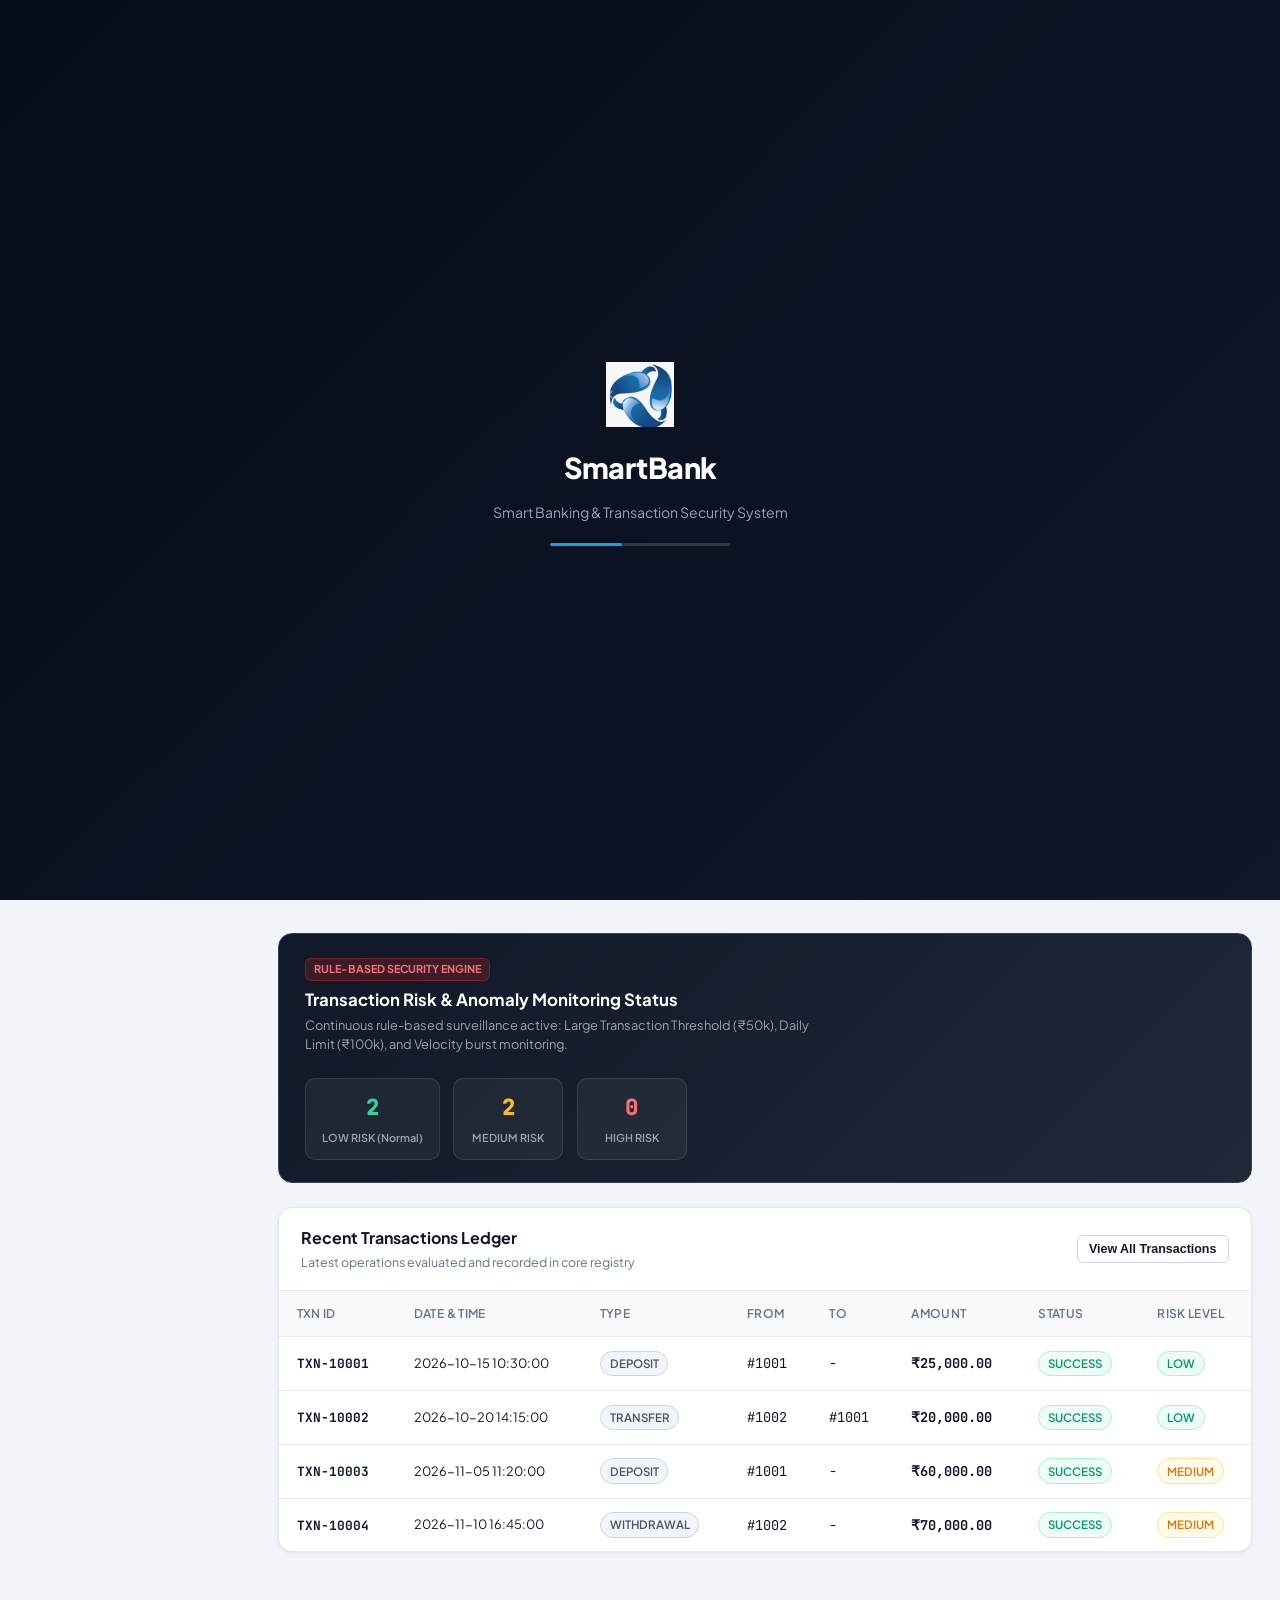
==== commit 838db074: "Remove user profile chip, date subtitle, and bottom footer elements" ====
--- a/docs/index.html
+++ b/docs/index.html
@@ -119,15 +119,6 @@
             <svg width="18" height="18" viewBox="0 0 24 24" fill="none" stroke="currentColor" stroke-width="2"><path d="M18 8A6 6 0 0 0 6 8c0 7-3 9-3 9h18s-3-2-3-9"></path><path d="M13.73 21a2 2 0 0 1-3.46 0"></path></svg>
             <span class="badge-dot" id="headerAlertBadge" style="display:none;"></span>
           </button>
-
-          <!-- User Profile Tag -->
-          <div class="user-profile">
-            <div class="avatar">PD</div>
-            <div class="user-info">
-              <span class="user-name">Purva Deshmukh</span>
-              <span class="user-role">Bank Administrator</span>
-            </div>
-          </div>
         </div>
       </header>
 
@@ -137,11 +128,10 @@
         <!-- ================= PAGE: DASHBOARD ================= -->
         <section class="page-section active" id="page-dashboard">
           
-          <!-- Welcome & Date Bar -->
+          <!-- Welcome Hero Bar -->
           <div class="dashboard-hero">
             <div class="hero-left">
               <h2>Welcome to SmartBank Management Portal</h2>
-              <p id="liveDateDisplay">Financial System Operational</p>
             </div>
             <div class="hero-actions">
               <button class="btn btn-primary" onclick="navigateTo('accounts', 'create')">
@@ -645,7 +635,7 @@
             <div class="statement-account-info" id="stmtAccountDetailsBox">
               <div class="info-cell">
                 <span class="lbl">Account Holder</span>
-                <span class="val" id="stmtHolderName">Purva Deshmukh</span>
+                <span class="val" id="stmtHolderName">Primary Account Holder</span>
               </div>
               <div class="info-cell">
                 <span class="lbl">Account Number</span>
@@ -682,7 +672,7 @@
 
             <div class="statement-footer">
               <p>This is a computer-generated bank statement from SmartBank Core Banking System. Demonstrates OOP Friend Class pattern with privileged account access.</p>
-              <p class="stmt-sign">Authorized System Controller: Purva Deshmukh</p>
+              <p class="stmt-sign">Authorized System Controller: System Administrator</p>
             </div>
           </div>
 
@@ -758,16 +748,6 @@
         </section>
 
       </main>
-
-      <!-- Footer -->
-      <footer class="app-footer">
-        <div class="footer-left">
-          <span>SmartBank Management System &bull; Course Project: Object-Oriented Programming in C++</span>
-        </div>
-        <div class="footer-right">
-          <span>Author: Purva Deshmukh</span>
-        </div>
-      </footer>
 
     </div>
 
@@ -805,7 +785,7 @@
         <form id="createAccountForm">
           <div class="form-group">
             <label>Customer Full Name <span class="required">*</span></label>
-            <input type="text" id="caName" class="form-control" placeholder="e.g. Purva Deshmukh" required>
+            <input type="text" id="caName" class="form-control" placeholder="e.g. Vikram Malhotra" required>
           </div>
 
           <div class="form-group">
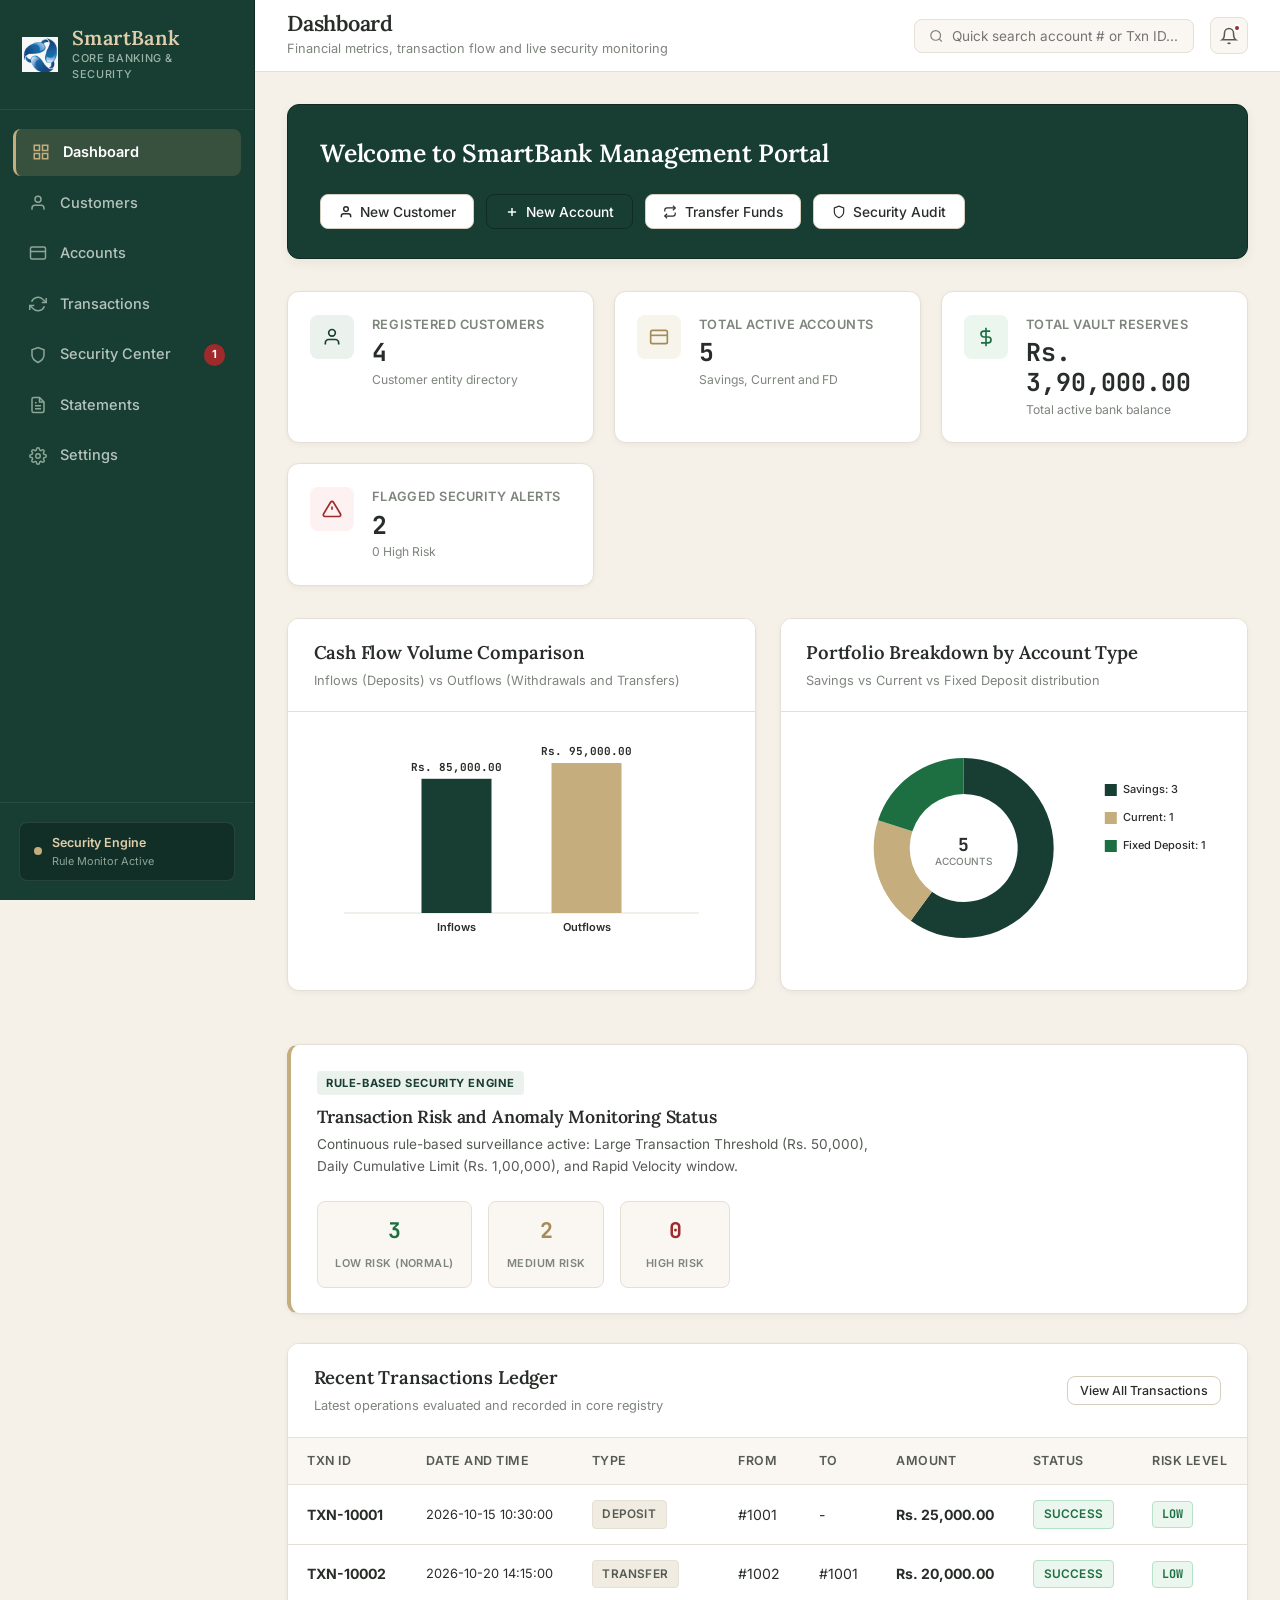
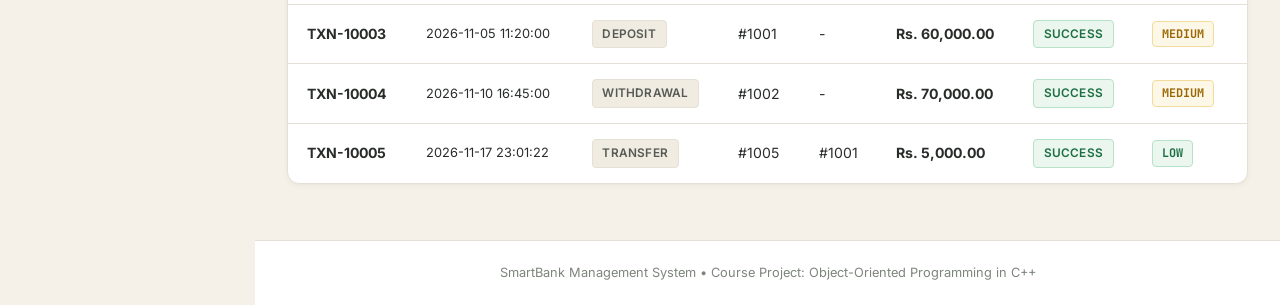
==== commit f1555e62: "Improve SmartBank OOP architecture and redesign banking interface" ====
--- a/docs/index.html
+++ b/docs/index.html
@@ -7,7 +7,7 @@
   <link rel="stylesheet" href="style.css">
   <link rel="preconnect" href="https://fonts.googleapis.com">
   <link rel="preconnect" href="https://fonts.gstatic.com" crossorigin>
-  <link href="https://fonts.googleapis.com/css2?family=Plus+Jakarta+Sans:wght@400;500;600;700;800&family=JetBrains+Mono:wght@500;600;700&display=swap" rel="stylesheet">
+  <link href="https://fonts.googleapis.com/css2?family=Inter:wght@300;400;500;600;700&family=Lora:ital,wght@0,500;0,600;0,700;1,400&family=JetBrains+Mono:wght@400;500;600&display=swap" rel="stylesheet">
 </head>
 <body>
 
@@ -32,7 +32,7 @@
         <img src="logo.png" alt="SmartBank Logo" class="brand-logo">
         <div class="brand-text">
           <span class="brand-name">SmartBank</span>
-          <span class="brand-tag">Security &amp; Core Banking</span>
+          <span class="brand-tag">Core Banking &amp; Security</span>
         </div>
       </div>
 
@@ -44,9 +44,16 @@
           <span class="nav-label">Dashboard</span>
         </a>
 
+        <a href="#customers" class="nav-item" data-page="customers">
+          <span class="nav-icon">
+            <svg width="18" height="18" viewBox="0 0 24 24" fill="none" stroke="currentColor" stroke-width="2"><path d="M20 21v-2a4 4 0 0 0-4-4H8a4 4 0 0 0-4 4v2"></path><circle cx="12" cy="7" r="4"></circle></svg>
+          </span>
+          <span class="nav-label">Customers</span>
+        </a>
+
         <a href="#accounts" class="nav-item" data-page="accounts">
           <span class="nav-icon">
-            <svg width="18" height="18" viewBox="0 0 24 24" fill="none" stroke="currentColor" stroke-width="2"><path d="M17 21v-2a4 4 0 0 0-4-4H5a4 4 0 0 0-4 4v2"></path><circle cx="9" cy="7" r="4"></circle><path d="M23 21v-2a4 4 0 0 0-3-3.87"></path><path d="M16 3.13a4 4 0 0 1 0 7.75"></path></svg>
+            <svg width="18" height="18" viewBox="0 0 24 24" fill="none" stroke="currentColor" stroke-width="2"><rect x="2" y="4" width="20" height="16" rx="2"></rect><line x1="2" y1="10" x2="22" y2="10"></line></svg>
           </span>
           <span class="nav-label">Accounts</span>
         </a>
@@ -103,7 +110,7 @@
           </button>
           <div class="page-title-box">
             <h1 class="page-title" id="pageTitleHeading">Dashboard</h1>
-            <span class="page-subtitle" id="pageSubtitleHeading">Financial metrics, transaction flow &amp; live security monitoring</span>
+            <span class="page-subtitle" id="pageSubtitleHeading">Financial metrics, transaction flow and live security monitoring</span>
           </div>
         </div>
 
@@ -128,12 +135,16 @@
         <!-- ================= PAGE: DASHBOARD ================= -->
         <section class="page-section active" id="page-dashboard">
           
-          <!-- Welcome Hero Bar -->
+          <!-- Welcome Hero Bar (Date/Day removed as requested) -->
           <div class="dashboard-hero">
             <div class="hero-left">
               <h2>Welcome to SmartBank Management Portal</h2>
             </div>
             <div class="hero-actions">
+              <button class="btn btn-secondary" onclick="openRegisterCustomerModal()">
+                <svg width="14" height="14" viewBox="0 0 24 24" fill="none" stroke="currentColor" stroke-width="2.5"><path d="M20 21v-2a4 4 0 0 0-4-4H8a4 4 0 0 0-4 4v2"></path><circle cx="12" cy="7" r="4"></circle></svg>
+                New Customer
+              </button>
               <button class="btn btn-primary" onclick="navigateTo('accounts', 'create')">
                 <svg width="14" height="14" viewBox="0 0 24 24" fill="none" stroke="currentColor" stroke-width="2.5"><line x1="12" y1="5" x2="12" y2="19"></line><line x1="5" y1="12" x2="19" y2="12"></line></svg>
                 New Account
@@ -152,13 +163,24 @@
           <!-- Key Metrics Cards -->
           <div class="stats-grid">
             <div class="stat-card">
-              <div class="stat-icon-wrap bg-blue-subtle text-blue">
-                <svg width="20" height="20" viewBox="0 0 24 24" fill="none" stroke="currentColor" stroke-width="2"><path d="M17 21v-2a4 4 0 0 0-4-4H5a4 4 0 0 0-4 4v2"></path><circle cx="9" cy="7" r="4"></circle></svg>
+              <div class="stat-icon-wrap bg-forest-subtle text-forest">
+                <svg width="20" height="20" viewBox="0 0 24 24" fill="none" stroke="currentColor" stroke-width="2"><path d="M20 21v-2a4 4 0 0 0-4-4H8a4 4 0 0 0-4 4v2"></path><circle cx="12" cy="7" r="4"></circle></svg>
+              </div>
+              <div class="stat-content">
+                <span class="stat-label">Registered Customers</span>
+                <span class="stat-value" id="statCustomersCount">0</span>
+                <span class="stat-meta text-muted">Customer entity directory</span>
+              </div>
+            </div>
+
+            <div class="stat-card">
+              <div class="stat-icon-wrap bg-brass-subtle text-brass">
+                <svg width="20" height="20" viewBox="0 0 24 24" fill="none" stroke="currentColor" stroke-width="2"><rect x="2" y="4" width="20" height="16" rx="2"></rect><line x1="2" y1="10" x2="22" y2="10"></line></svg>
               </div>
               <div class="stat-content">
                 <span class="stat-label">Total Active Accounts</span>
                 <span class="stat-value" id="statAccountsCount">0</span>
-                <span class="stat-meta text-muted">Across 3 account types</span>
+                <span class="stat-meta text-muted">Savings, Current and FD</span>
               </div>
             </div>
 
@@ -167,20 +189,9 @@
                 <svg width="20" height="20" viewBox="0 0 24 24" fill="none" stroke="currentColor" stroke-width="2"><line x1="12" y1="1" x2="12" y2="23"></line><path d="M17 5H9.5a3.5 3.5 0 0 0 0 7h5a3.5 3.5 0 0 1 0 7H6"></path></svg>
               </div>
               <div class="stat-content">
-                <span class="stat-label">Total Deposits in Vault</span>
-                <span class="stat-value text-green" id="statTotalDeposits">₹0.00</span>
+                <span class="stat-label">Total Vault Reserves</span>
+                <span class="stat-value text-green" id="statTotalDeposits">Rs. 0.00</span>
                 <span class="stat-meta text-muted">Total active bank balance</span>
-              </div>
-            </div>
-
-            <div class="stat-card">
-              <div class="stat-icon-wrap bg-purple-subtle text-purple">
-                <svg width="20" height="20" viewBox="0 0 24 24" fill="none" stroke="currentColor" stroke-width="2"><polyline points="23 4 23 10 17 10"></polyline><polyline points="1 20 1 14 7 14"></polyline><path d="M3.51 9a9 9 0 0 1 14.85-3.36L23 10M1 14l4.64 4.36A9 9 0 0 0 20.49 15"></path></svg>
-              </div>
-              <div class="stat-content">
-                <span class="stat-label">Total Transactions</span>
-                <span class="stat-value" id="statTransactionsCount">0</span>
-                <span class="stat-meta text-muted" id="statWithdrawalsSub">Withdrawals: ₹0.00</span>
               </div>
             </div>
 
@@ -196,13 +207,13 @@
             </div>
           </div>
 
-          <!-- Charts Section -->
+          <!-- Portfolio and Flow Summary Cards -->
           <div class="charts-grid">
             <div class="card chart-card">
               <div class="card-header flex-header">
                 <div>
                   <h3>Cash Flow Volume Comparison</h3>
-                  <span class="card-subtitle">Inflows (Deposits) vs Outflows (Withdrawals &amp; Transfers)</span>
+                  <span class="card-subtitle">Inflows (Deposits) vs Outflows (Withdrawals and Transfers)</span>
                 </div>
               </div>
               <div class="card-body">
@@ -231,8 +242,8 @@
           <div class="security-overview-card">
             <div class="sec-left">
               <div class="sec-badge">RULE-BASED SECURITY ENGINE</div>
-              <h3>Transaction Risk &amp; Anomaly Monitoring Status</h3>
-              <p>Continuous rule-based surveillance active: Large Transaction Threshold (₹50k), Daily Limit (₹100k), and Velocity burst monitoring.</p>
+              <h3>Transaction Risk and Anomaly Monitoring Status</h3>
+              <p>Continuous rule-based surveillance active: Large Transaction Threshold (Rs. 50,000), Daily Cumulative Limit (Rs. 1,00,000), and Rapid Velocity window.</p>
             </div>
             <div class="sec-stats">
               <div class="sec-stat-box low">
@@ -264,7 +275,7 @@
                 <thead>
                   <tr>
                     <th>Txn ID</th>
-                    <th>Date &amp; Time</th>
+                    <th>Date and Time</th>
                     <th>Type</th>
                     <th>From</th>
                     <th>To</th>
@@ -282,12 +293,55 @@
 
         </section>
 
+        <!-- ================= PAGE: CUSTOMERS ================= -->
+        <section class="page-section" id="page-customers">
+          
+          <div class="section-toolbar">
+            <div class="toolbar-search">
+              <input type="text" id="customerSearchInput" class="form-control" placeholder="Search customer by name, ID, email or phone...">
+            </div>
+            <button class="btn btn-primary" id="btnOpenRegisterCustomerModal">
+              <svg width="14" height="14" viewBox="0 0 24 24" fill="none" stroke="currentColor" stroke-width="2.5"><line x1="12" y1="5" x2="12" y2="19"></line><line x1="5" y1="12" x2="19" y2="12"></line></svg>
+              Register New Customer
+            </button>
+          </div>
+
+          <!-- Customers Directory Table -->
+          <div class="card">
+            <div class="card-header flex-header">
+              <div>
+                <h3>Registered Customer Directory</h3>
+                <span class="card-subtitle">Customer profiles holding one or multiple specialized bank accounts</span>
+              </div>
+              <span class="badge badge-neutral" id="customerCountBadge">0 Customers</span>
+            </div>
+            <div class="table-wrapper">
+              <table class="data-table">
+                <thead>
+                  <tr>
+                    <th>Customer ID</th>
+                    <th>Full Name</th>
+                    <th>Email Address</th>
+                    <th>Phone Number</th>
+                    <th>Owned Accounts</th>
+                    <th>Actions</th>
+                  </tr>
+                </thead>
+                <tbody id="customersTableBody">
+                  <!-- Populated by app.js -->
+                </tbody>
+              </table>
+            </div>
+          </div>
+
+        </section>
+
         <!-- ================= PAGE: ACCOUNTS ================= -->
         <section class="page-section" id="page-accounts">
           
           <div class="section-toolbar">
             <div class="toolbar-search">
-              <input type="text" id="accountSearchInput" class="form-control" placeholder="Search accounts by name or account number...">
+              <input type="text" id="accountSearchInput" class="form-control" placeholder="Search accounts by name, account # or customer ID...">
               <select id="accountTypeFilter" class="form-control filter-select">
                 <option value="ALL">All Account Types</option>
                 <option value="Savings Account">Savings Accounts</option>
@@ -297,7 +351,7 @@
             </div>
             <button class="btn btn-primary" id="btnOpenCreateAccountModal">
               <svg width="14" height="14" viewBox="0 0 24 24" fill="none" stroke="currentColor" stroke-width="2.5"><line x1="12" y1="5" x2="12" y2="19"></line><line x1="5" y1="12" x2="19" y2="12"></line></svg>
-              Create New Account
+              Open New Account
             </button>
           </div>
 
@@ -315,6 +369,7 @@
                 <thead>
                   <tr>
                     <th>Account #</th>
+                    <th>Customer ID</th>
                     <th>Account Holder</th>
                     <th>Account Type</th>
                     <th>Features / Limits</th>
@@ -361,7 +416,7 @@
                     <span class="account-peek" id="depAccountPeek"></span>
                   </div>
                   <div class="form-group">
-                    <label>Deposit Amount (₹) <span class="required">*</span></label>
+                    <label>Deposit Amount (Rs.) <span class="required">*</span></label>
                     <input type="number" step="0.01" min="1" id="depAmount" class="form-control" placeholder="0.00" required>
                   </div>
                   <div class="form-group">
@@ -379,9 +434,9 @@
                     <span class="account-peek" id="withAccountPeek"></span>
                   </div>
                   <div class="form-group">
-                    <label>Withdrawal Amount (₹) <span class="required">*</span></label>
+                    <label>Withdrawal Amount (Rs.) <span class="required">*</span></label>
                     <input type="number" step="0.01" min="1" id="withAmount" class="form-control" placeholder="0.00" required>
-                    <span class="form-hint">Savings requires ₹1,000 min balance. Current accounts support approved overdraft.</span>
+                    <span class="form-hint">Savings requires Rs. 1,000 min balance. Current accounts support approved overdraft.</span>
                   </div>
                   <div class="form-group">
                     <label>Reason / Note</label>
@@ -403,7 +458,7 @@
                     <span class="account-peek" id="trReceiverPeek"></span>
                   </div>
                   <div class="form-group">
-                    <label>Transfer Amount (₹) <span class="required">*</span></label>
+                    <label>Transfer Amount (Rs.) <span class="required">*</span></label>
                     <input type="number" step="0.01" min="1" id="trAmount" class="form-control" placeholder="0.00" required>
                   </div>
                   <div class="form-group">
@@ -510,12 +565,12 @@
             </div>
 
             <div class="stat-card">
-              <div class="stat-icon-wrap bg-amber-subtle text-amber">
+              <div class="stat-icon-wrap bg-brass-subtle text-brass">
                 <svg width="20" height="20" viewBox="0 0 24 24" fill="none" stroke="currentColor" stroke-width="2"><path d="M10.29 3.86L1.82 18a2 2 0 0 0 1.71 3h16.94a2 2 0 0 0 1.71-3L13.71 3.86a2 2 0 0 0-3.42 0z"></path></svg>
               </div>
               <div class="stat-content">
                 <span class="stat-label">Medium-Risk Alerts</span>
-                <span class="stat-value text-amber" id="secMedRiskCount">0</span>
+                <span class="stat-value text-brass" id="secMedRiskCount">0</span>
                 <span class="stat-meta text-muted">Advisory review events</span>
               </div>
             </div>
@@ -525,9 +580,9 @@
                 <svg width="20" height="20" viewBox="0 0 24 24" fill="none" stroke="currentColor" stroke-width="2"><polyline points="20 6 9 17 4 12"></polyline></svg>
               </div>
               <div class="stat-content">
-                <span class="stat-label">Reviewed &amp; Approved</span>
+                <span class="stat-label">Reviewed &amp; Cleared</span>
                 <span class="stat-value text-green" id="secApprovedCount">0</span>
-                <span class="stat-meta text-muted">Cleared by administrator</span>
+                <span class="stat-meta text-muted">Cleared by supervisor</span>
               </div>
             </div>
           </div>
@@ -546,7 +601,7 @@
                     <h4>Large Transaction Alert</h4>
                   </div>
                   <p>Transactions exceeding configured threshold are flagged for immediate supervisory review.</p>
-                  <div class="rule-meta">Threshold: <strong id="cfgRuleLargeTx">₹50,000.00</strong></div>
+                  <div class="rule-meta">Threshold: <strong id="cfgRuleLargeTx">Rs. 50,000.00</strong></div>
                 </div>
 
                 <div class="rule-box">
@@ -554,8 +609,8 @@
                     <span class="rule-tag tag-high">Rule 2</span>
                     <h4>Daily Cumulative Debit Limit</h4>
                   </div>
-                  <p>Monitors cumulative daily withdrawals &amp; outgoing transfers per account to prevent account drain.</p>
-                  <div class="rule-meta">Daily Limit: <strong id="cfgRuleDaily">₹1,00,000.00</strong></div>
+                  <p>Monitors cumulative daily withdrawals and outgoing transfers per account to prevent account drain.</p>
+                  <div class="rule-meta">Daily Limit: <strong id="cfgRuleDaily">Rs. 1,00,000.00</strong></div>
                 </div>
 
                 <div class="rule-box">
@@ -563,7 +618,7 @@
                     <span class="rule-tag tag-medium">Rule 3</span>
                     <h4>Rapid Transaction Velocity</h4>
                   </div>
-                  <p>Detects multiple rapid consecutive transactions within a narrow time window.</p>
+                  <p>Detects multiple rapid consecutive transactions within a narrow time window using epoch-based timestamp analysis.</p>
                   <div class="rule-meta">Velocity Rule: <strong id="cfgRuleVelocity">3 transactions in 2 mins</strong></div>
                 </div>
               </div>
@@ -627,15 +682,19 @@
                 </div>
               </div>
               <div class="stmt-meta text-right">
-                <span class="stmt-date" id="stmtCurrentDate">Date: 2026-11-12</span>
+                <span class="stmt-date" id="stmtCurrentDate">Date: 2026-11-17</span>
                 <span class="stmt-badge">CERTIFIED COPY</span>
               </div>
             </div>
 
             <div class="statement-account-info" id="stmtAccountDetailsBox">
               <div class="info-cell">
+                <span class="lbl">Customer ID</span>
+                <span class="val" id="stmtCustomerId">CUST-201</span>
+              </div>
+              <div class="info-cell">
                 <span class="lbl">Account Holder</span>
-                <span class="val" id="stmtHolderName">Primary Account Holder</span>
+                <span class="val" id="stmtHolderName">Vikram Malhotra</span>
               </div>
               <div class="info-cell">
                 <span class="lbl">Account Number</span>
@@ -647,7 +706,7 @@
               </div>
               <div class="info-cell">
                 <span class="lbl">Current Balance</span>
-                <span class="val text-green" id="stmtClosingBalance">₹0.00</span>
+                <span class="val text-green" id="stmtClosingBalance">Rs. 0.00</span>
               </div>
             </div>
 
@@ -656,7 +715,7 @@
               <table class="data-table">
                 <thead>
                   <tr>
-                    <th>Date &amp; Time</th>
+                    <th>Date and Time</th>
                     <th>Transaction ID</th>
                     <th>Description</th>
                     <th>Type</th>
@@ -671,7 +730,7 @@
             </div>
 
             <div class="statement-footer">
-              <p>This is a computer-generated bank statement from SmartBank Core Banking System. Demonstrates OOP Friend Class pattern with privileged account access.</p>
+              <p>This is a certified bank statement generated by SmartBank Core Banking System. Demonstrates C++ OOP Friend Class pattern with privileged account access.</p>
               <p class="stmt-sign">Authorized System Controller: System Administrator</p>
             </div>
           </div>
@@ -692,12 +751,12 @@
               <div class="card-body">
                 <form id="settingsRulesForm">
                   <div class="form-group">
-                    <label>Large Transaction Alert Threshold (₹)</label>
+                    <label>Large Transaction Alert Threshold (Rs.)</label>
                     <input type="number" id="setLargeThreshold" class="form-control" value="50000" min="1000">
                     <span class="form-hint">Transactions >= this value trigger MEDIUM risk. >= 2x triggers HIGH risk.</span>
                   </div>
                   <div class="form-group">
-                    <label>Daily Cumulative Debit Limit (₹)</label>
+                    <label>Daily Cumulative Debit Limit (Rs.)</label>
                     <input type="number" id="setDailyLimit" class="form-control" value="100000" min="5000">
                     <span class="form-hint">Alerts when daily outgoing debits exceed this volume.</span>
                   </div>
@@ -723,7 +782,7 @@
                     <span class="font-600">Storage Engine:</span>
                     <span class="badge badge-success">LocalStorage Active</span>
                   </div>
-                  <p class="text-sm text-secondary mb-3">All accounts, transactions, and security alerts automatically persist across application restarts and page refreshes.</p>
+                  <p class="text-sm text-secondary mb-3">All customers, accounts, transactions, and security alerts automatically persist across application restarts and page refreshes.</p>
                 </div>
 
                 <div class="settings-actions-list">
@@ -749,8 +808,106 @@
 
       </main>
 
+      <!-- App Footer (No author name, completely clean) -->
+      <footer class="app-footer">
+        <div class="footer-content">
+          <span>SmartBank Management System &bull; Course Project: Object-Oriented Programming in C++</span>
+        </div>
+      </footer>
+
     </div>
 
+  </div>
+
+  <!-- ================= MODAL: REGISTER CUSTOMER ================= -->
+  <div class="modal-overlay" id="registerCustomerModal">
+    <div class="modal-dialog">
+      <div class="modal-header">
+        <div>
+          <h3>Register New Customer Profile</h3>
+          <span class="modal-subtitle">Create a primary customer profile before opening banking accounts</span>
+        </div>
+        <button class="modal-close" id="btnCloseCustomerModal">&times;</button>
+      </div>
+
+      <div class="modal-body">
+        <form id="registerCustomerForm">
+          <div class="form-group">
+            <label>Customer Full Name <span class="required">*</span></label>
+            <input type="text" id="custNameInput" class="form-control" placeholder="e.g. Priya Nair" required>
+          </div>
+
+          <div class="form-group">
+            <label>Email Address <span class="required">*</span></label>
+            <input type="email" id="custEmailInput" class="form-control" placeholder="e.g. priya.nair@techhub.in" required>
+          </div>
+
+          <div class="form-group">
+            <label>Contact Phone Number <span class="required">*</span></label>
+            <input type="text" id="custPhoneInput" class="form-control" placeholder="e.g. +91 98204 45678" required>
+          </div>
+
+          <div class="modal-footer">
+            <button type="button" class="btn btn-secondary" id="btnCancelCustomerModal">Cancel</button>
+            <button type="submit" class="btn btn-primary">Create Customer Profile</button>
+          </div>
+        </form>
+      </div>
+    </div>
+  </div>
+
+  <!-- ================= MODAL: EDIT CUSTOMER CONTACT ================= -->
+  <div class="modal-overlay" id="editCustomerModal">
+    <div class="modal-dialog">
+      <div class="modal-header">
+        <div>
+          <h3>Update Customer Contact Information</h3>
+          <span class="modal-subtitle" id="editCustSubtitle">CUST-201</span>
+        </div>
+        <button class="modal-close" id="btnCloseEditCustModal">&times;</button>
+      </div>
+
+      <div class="modal-body">
+        <form id="editCustomerForm">
+          <input type="hidden" id="editCustId">
+          <div class="form-group">
+            <label>Customer Full Name</label>
+            <input type="text" id="editCustName" class="form-control" readonly style="background-color: var(--bg-subtle);">
+          </div>
+
+          <div class="form-group">
+            <label>Email Address <span class="required">*</span></label>
+            <input type="email" id="editCustEmail" class="form-control" required>
+          </div>
+
+          <div class="form-group">
+            <label>Contact Phone Number <span class="required">*</span></label>
+            <input type="text" id="editCustPhone" class="form-control" required>
+          </div>
+
+          <div class="modal-footer">
+            <button type="button" class="btn btn-secondary" id="btnCancelEditCustModal">Cancel</button>
+            <button type="submit" class="btn btn-primary">Save Changes</button>
+          </div>
+        </form>
+      </div>
+    </div>
+  </div>
+
+  <!-- ================= MODAL: CUSTOMER ACCOUNTS LIST ================= -->
+  <div class="modal-overlay" id="customerAccountsModal">
+    <div class="modal-dialog modal-lg">
+      <div class="modal-header">
+        <div>
+          <h3>Customer Portfolio &amp; Owned Accounts</h3>
+          <span class="modal-subtitle" id="custAccModalSubtitle">Accounts belonging to customer</span>
+        </div>
+        <button class="modal-close" id="btnCloseCustAccModal">&times;</button>
+      </div>
+      <div class="modal-body" id="customerAccountsModalBody">
+        <!-- Injected dynamically -->
+      </div>
+    </div>
   </div>
 
   <!-- ================= MODAL: CREATE ACCOUNT ================= -->
@@ -758,8 +915,8 @@
     <div class="modal-dialog">
       <div class="modal-header">
         <div>
-          <h3>Create New Bank Account</h3>
-          <span class="modal-subtitle">Select account specialization and enter customer details</span>
+          <h3>Open New Bank Account</h3>
+          <span class="modal-subtitle">Link account to a registered customer and set parameters</span>
         </div>
         <button class="modal-close" id="btnCloseCreateModal">&times;</button>
       </div>
@@ -770,7 +927,7 @@
         <div class="modal-type-tabs">
           <button class="modal-type-btn active" data-type="savings">
             <span class="title">Savings Account</span>
-            <span class="desc">4.0% Interest | ₹1,000 Min Bal</span>
+            <span class="desc">4.0% Interest | Rs. 1,000 Min Bal</span>
           </button>
           <button class="modal-type-btn" data-type="current">
             <span class="title">Current Account</span>
@@ -784,19 +941,21 @@
 
         <form id="createAccountForm">
           <div class="form-group">
-            <label>Customer Full Name <span class="required">*</span></label>
-            <input type="text" id="caName" class="form-control" placeholder="e.g. Vikram Malhotra" required>
+            <label>Assign to Customer <span class="required">*</span></label>
+            <select id="caCustomerId" class="form-control" required>
+              <!-- Populated dynamically with registered customers -->
+            </select>
           </div>
 
           <div class="form-group">
-            <label>Initial Opening Balance (₹) <span class="required">*</span></label>
+            <label>Initial Opening Balance (Rs.) <span class="required">*</span></label>
             <input type="number" step="0.01" id="caBalance" class="form-control" placeholder="1000.00" value="1000" min="1000" required>
-            <span class="form-hint" id="caBalanceHint">Savings accounts require a minimum balance of ₹1,000.</span>
+            <span class="form-hint" id="caBalanceHint">Savings accounts require a minimum balance of Rs. 1,000.</span>
           </div>
 
           <!-- Dynamic Field: Current Account Overdraft -->
           <div class="form-group" id="caOverdraftGroup" style="display:none;">
-            <label>Approved Overdraft Facility Limit (₹)</label>
+            <label>Approved Overdraft Facility Limit (Rs.)</label>
             <input type="number" step="0.01" id="caOverdraft" class="form-control" value="25000" min="0">
             <span class="form-hint">Allows account balance to be negative up to this limit.</span>
           </div>
@@ -812,12 +971,16 @@
             </select>
             <div class="fd-calc-box mt-2" id="fdMaturityCalcBox">
               <div class="d-flex justify-between">
+                <span>Principal Deposit:</span>
+                <strong id="fdPrincipalValPreview">Rs. 100,000.00</strong>
+              </div>
+              <div class="d-flex justify-between mt-1">
                 <span>Calculated Maturity Value:</span>
-                <strong class="text-green" id="fdMaturityValPreview">₹1,071.86</strong>
+                <strong class="text-green" id="fdMaturityValPreview">Rs. 107,185.90</strong>
               </div>
               <div class="d-flex justify-between mt-1 text-sm text-secondary">
-                <span>Maturity Date:</span>
-                <span id="fdMaturityDatePreview">2027-11-12</span>
+                <span>Projected Maturity Date:</span>
+                <span id="fdMaturityDatePreview">2027-11-17</span>
               </div>
             </div>
           </div>
@@ -853,7 +1016,7 @@
     <div class="modal-dialog modal-warning">
       <div class="modal-header">
         <div>
-          <h3 class="text-amber">Security Review Advisory</h3>
+          <h3 class="text-brass">Security Review Advisory</h3>
           <span class="modal-subtitle">Rule engine triggered for financial transaction</span>
         </div>
         <button class="modal-close" id="btnCloseSecConfirmModal">&times;</button>
@@ -866,7 +1029,7 @@
         <p class="text-sm text-secondary">As an authorized administrator, please confirm whether to execute this transaction with security tagging, or reject it.</p>
         <div class="modal-footer">
           <button type="button" class="btn btn-secondary" id="btnRejectSecTx">Reject Transaction</button>
-          <button type="button" class="btn btn-primary" id="btnApproveSecTx">Authorize &amp; Execute</button>
+          <button type="submit" class="btn btn-primary" id="btnApproveSecTx">Authorize &amp; Execute</button>
         </div>
       </div>
     </div>
--- a/docs/style.css
+++ b/docs/style.css
@@ -1,72 +1,71 @@
 /* ==============================================================================
-   SmartBank - Modern Fintech Dashboard & Security Platform Stylesheet
-   Theme: Navy Slate (#0F172A), Crisp Card Surfaces (#FFFFFF / #F8FAFC), 
-   Vibrant Accents (#0EA5E9), Semantic Indicators (Green, Red, Amber)
-   Author: Purva Deshmukh
+   SmartBank - Private Banking & Transaction Security Management System
+   Theme: Private Banking Aesthetic
+   Primary: Forest Green (#183D32), Warm Ivory (#F5F1E8), 
+   Brushed Brass (#C5AD7D), Charcoal (#292D29), Soft Borders (#E5E0D5)
+   Typography: Lora (Headings) + Inter (Body) + JetBrains Mono (Numbers)
    ============================================================================== */
 
 :root {
-  /* Navy / Slate Primary Theme */
-  --navy-darkest: #070D18;
-  --navy-primary: #0F172A;
-  --navy-sidebar: #0B1325;
-  --navy-surface: #1E293B;
-  --navy-border: #334155;
-
-  /* Crisp Light Backgrounds */
-  --bg-app: #F1F5F9;
+  /* Brand Private Banking Palette */
+  --color-forest: #183D32;
+  --color-forest-dark: #102B23;
+  --color-forest-light: #245244;
+  --color-forest-surface: #132E26;
+  --color-forest-subtle: #EBF2EE;
+
+  --color-brass: #C5AD7D;
+  --color-brass-light: #DFCEAC;
+  --color-brass-dark: #A58B58;
+  --color-brass-subtle: #F7F4EC;
+
+  /* Neutrals & Surfaces */
+  --bg-app: #F5F1E8;
   --bg-card: #FFFFFF;
-  --bg-subtle: #F8FAFC;
+  --bg-card-subtle: #FAF7F2;
+  --bg-subtle: #F1ECE2;
   --bg-elevated: #FFFFFF;
 
   /* Borders & Dividers */
-  --border-light: #E2E8F0;
-  --border-medium: #CBD5E1;
-  --border-focus: #0EA5E9;
+  --border-light: #E5E0D5;
+  --border-medium: #D5CEBF;
+  --border-focus: #183D32;
 
   /* Typography Colors */
-  --text-main: #0F172A;
-  --text-secondary: #475569;
-  --text-muted: #64748B;
-  --text-light: #F8FAFC;
-
-  /* Brand Accents */
-  --brand-blue: #0284C7;
-  --brand-cyan: #0EA5E9;
-  --brand-light: #E0F2FE;
+  --text-main: #292D29;
+  --text-secondary: #555B54;
+  --text-muted: #7E857D;
+  --text-light: #FAF8F4;
 
   /* Semantic Status Colors */
-  --color-success: #059669;
-  --color-success-bg: #ECFDF5;
-  --color-success-border: #A7F3D0;
-
-  --color-warning: #D97706;
-  --color-warning-bg: #FFFBEB;
-  --color-warning-border: #FDE68A;
-
-  --color-danger: #DC2626;
-  --color-danger-bg: #FEF2F2;
-  --color-danger-border: #FECACA;
-
-  --color-purple: #7C3AED;
-  --color-purple-bg: #F5F3FF;
-  --color-purple-border: #DDD6FE;
+  --color-success: #1D6F42;
+  --color-success-bg: #EBF6EF;
+  --color-success-border: #B7E2C7;
+
+  --color-warning: #9A6700;
+  --color-warning-bg: #FDF7E8;
+  --color-warning-border: #F3DC9B;
+
+  --color-danger: #9E2A2B;
+  --color-danger-bg: #FDF1F1;
+  --color-danger-border: #F5C6C6;
 
   /* Fonts */
-  --font-sans: 'Plus Jakarta Sans', -apple-system, BlinkMacSystemFont, 'Segoe UI', Roboto, sans-serif;
+  --font-serif: 'Lora', Georgia, 'Times New Roman', serif;
+  --font-sans: 'Inter', -apple-system, BlinkMacSystemFont, 'Segoe UI', Roboto, sans-serif;
   --font-mono: 'JetBrains Mono', Consolas, Monaco, monospace;
 
   /* Spacing & Radii */
-  --radius-sm: 6px;
-  --radius-md: 10px;
-  --radius-lg: 14px;
-  --radius-xl: 18px;
+  --radius-sm: 4px;
+  --radius-md: 8px;
+  --radius-lg: 12px;
+  --radius-xl: 16px;
 
   /* Elevation Shadows */
-  --shadow-subtle: 0 1px 3px rgba(15, 23, 42, 0.05);
-  --shadow-card: 0 2px 6px rgba(15, 23, 42, 0.04), 0 1px 2px rgba(15, 23, 42, 0.03);
-  --shadow-md: 0 4px 12px rgba(15, 23, 42, 0.08);
-  --shadow-lg: 0 10px 25px -3px rgba(15, 23, 42, 0.12);
+  --shadow-subtle: 0 1px 3px rgba(41, 45, 41, 0.04);
+  --shadow-card: 0 2px 6px rgba(41, 45, 41, 0.04), 0 1px 2px rgba(41, 45, 41, 0.02);
+  --shadow-md: 0 4px 12px rgba(41, 45, 41, 0.06);
+  --shadow-lg: 0 12px 28px rgba(41, 45, 41, 0.10);
 }
 
 /* Base Reset */
@@ -80,20 +79,27 @@
   font-family: var(--font-sans);
   background-color: var(--bg-app);
   color: var(--text-main);
-  line-height: 1.5;
-  font-size: 0.92rem;
+  line-height: 1.55;
+  font-size: 0.93rem;
   -webkit-font-smoothing: antialiased;
   min-height: 100vh;
   overflow-x: hidden;
 }
 
+h1, h2, h3, h4, .serif {
+  font-family: var(--font-serif);
+  font-weight: 600;
+  color: var(--text-main);
+  letter-spacing: -0.01em;
+}
+
 /* ==============================================================================
    Splash Screen with Rotating Logo
    ============================================================================== */
 .splash-screen {
   position: fixed;
   inset: 0;
-  background: linear-gradient(135deg, var(--navy-darkest) 0%, var(--navy-primary) 100%);
+  background-color: var(--color-forest-dark);
   z-index: 9999;
   display: flex;
   align-items: center;
@@ -104,99 +110,107 @@
 .splash-screen.fade-out {
   opacity: 0;
   visibility: hidden;
+  pointer-events: none;
 }
 
 .splash-content {
   text-align: center;
-  display: flex;
-  flex-direction: column;
-  align-items: center;
-  gap: 0.75rem;
+  color: var(--text-light);
+  max-width: 400px;
+  padding: 2.5rem;
 }
 
 .logo-wrapper {
-  width: 80px;
-  height: 80px;
-  display: flex;
-  align-items: center;
-  justify-content: center;
+  display: inline-block;
+  margin-bottom: 1.5rem;
+}
+
+.splash-logo {
+  width: 76px;
+  height: 76px;
+  object-fit: contain;
+  filter: drop-shadow(0 4px 12px rgba(0,0,0,0.25));
 }
 
 .rotating-logo {
-  width: 68px;
-  height: 68px;
-  object-fit: contain;
-  animation: rotateLogo 2.4s linear infinite;
-}
-
-@keyframes rotateLogo {
-  from { transform: rotate(0deg); }
-  to { transform: rotate(360deg); }
+  animation: logoSpin 2.4s cubic-bezier(0.4, 0, 0.2, 1) infinite;
+}
+
+@keyframes logoSpin {
+  0% { transform: rotate(0deg); }
+  100% { transform: rotate(360deg); }
 }
 
 .splash-title {
-  font-size: 1.8rem;
-  font-weight: 800;
-  color: #FFFFFF;
-  letter-spacing: -0.02em;
+  font-family: var(--font-serif);
+  font-size: 2.1rem;
+  font-weight: 600;
+  letter-spacing: 0.04em;
+  margin-bottom: 0.4rem;
+  color: var(--color-brass-light);
 }
 
 .splash-subtitle {
-  font-size: 0.88rem;
-  color: #94A3B8;
-  max-width: 320px;
+  font-size: 0.92rem;
+  color: #B5C4BC;
+  margin-bottom: 1.8rem;
+  letter-spacing: 0.02em;
 }
 
 .splash-loader-bar {
   width: 180px;
   height: 3px;
   background: rgba(255, 255, 255, 0.15);
-  border-radius: 99px;
+  border-radius: 2px;
+  margin: 0 auto;
   overflow: hidden;
-  margin-top: 0.5rem;
 }
 
 .splash-loader-fill {
   width: 40%;
   height: 100%;
-  background: var(--brand-cyan);
-  border-radius: 99px;
-  animation: loaderFill 1.2s ease-in-out infinite alternate;
-}
-
-@keyframes loaderFill {
-  from { width: 10%; margin-left: 0; }
-  to { width: 90%; margin-left: 10%; }
-}
-
-/* ==============================================================================
-   Layout: App Container & Sidebar
+  background: var(--color-brass);
+  border-radius: 2px;
+  animation: splashProgress 1.4s infinite ease-in-out;
+}
+
+@keyframes splashProgress {
+  0% { transform: translateX(-100%); }
+  50% { transform: translateX(120%); }
+  100% { transform: translateX(250%); }
+}
+
+/* ==============================================================================
+   Layout Architecture
    ============================================================================== */
 .app-container {
   display: flex;
   min-height: 100vh;
 }
 
+/* ==============================================================================
+   Sidebar Navigation (Forest Green)
+   ============================================================================== */
 .sidebar {
-  width: 250px;
-  background-color: var(--navy-sidebar);
-  color: #F8FAFC;
+  width: 255px;
+  background-color: var(--color-forest);
+  color: var(--text-light);
   display: flex;
   flex-direction: column;
-  flex-shrink: 0;
-  position: sticky;
+  position: fixed;
   top: 0;
-  height: 100vh;
-  border-right: 1px solid rgba(255, 255, 255, 0.08);
-  transition: transform 0.25s ease;
+  bottom: 0;
+  left: 0;
   z-index: 100;
+  transition: transform 0.3s ease;
+  border-right: 1px solid var(--color-forest-dark);
 }
 
 .sidebar-brand {
-  padding: 1.25rem 1.25rem 1.1rem;
-  display: flex;
-  align-items: center;
-  gap: 0.75rem;
+  display: flex;
+  align-items: center;
+  gap: 0.85rem;
+  padding: 1.6rem 1.4rem;
   border-bottom: 1px solid rgba(255, 255, 255, 0.08);
 }
 
@@ -212,25 +226,27 @@
 }
 
 .brand-name {
-  font-size: 1.15rem;
-  font-weight: 800;
-  color: #FFFFFF;
-  letter-spacing: -0.02em;
+  font-family: var(--font-serif);
+  font-size: 1.25rem;
+  font-weight: 600;
+  letter-spacing: 0.02em;
+  color: var(--color-brass-light);
+  line-height: 1.2;
 }
 
 .brand-tag {
-  font-size: 0.7rem;
-  color: var(--brand-cyan);
-  font-weight: 600;
+  font-size: 0.68rem;
   text-transform: uppercase;
-  letter-spacing: 0.04em;
+  letter-spacing: 0.06em;
+  color: #9BB3A7;
+  font-weight: 500;
 }
 
 .sidebar-nav {
-  padding: 1rem 0.75rem;
+  padding: 1.2rem 0.8rem;
   display: flex;
   flex-direction: column;
-  gap: 0.3rem;
+  gap: 0.25rem;
   flex: 1;
   overflow-y: auto;
 }
@@ -238,60 +254,61 @@
 .nav-item {
   display: flex;
   align-items: center;
-  gap: 0.75rem;
-  padding: 0.7rem 0.85rem;
-  color: #94A3B8;
+  gap: 0.85rem;
+  padding: 0.75rem 1rem;
+  color: #B5C4BC;
   text-decoration: none;
+  border-radius: var(--radius-md);
+  font-size: 0.91rem;
   font-weight: 500;
-  font-size: 0.9rem;
-  border-radius: var(--radius-md);
-  transition: all 0.15s ease;
+  transition: all 0.2s ease;
   position: relative;
 }
 
 .nav-item:hover {
   color: #FFFFFF;
-  background-color: rgba(255, 255, 255, 0.05);
+  background-color: rgba(255, 255, 255, 0.07);
 }
 
 .nav-item.active {
   color: #FFFFFF;
-  background-color: rgba(14, 165, 233, 0.15);
+  background-color: rgba(197, 173, 125, 0.18);
+  border-left: 3px solid var(--color-brass);
   font-weight: 600;
 }
 
 .nav-item.active .nav-icon {
-  color: var(--brand-cyan);
+  color: var(--color-brass);
 }
 
 .nav-icon {
   display: flex;
   align-items: center;
   justify-content: center;
-  color: #64748B;
-  transition: color 0.15s;
+  color: #8CA698;
+  transition: color 0.2s ease;
 }
 
 .nav-badge {
   margin-left: auto;
-  background-color: var(--color-danger);
+  background: var(--color-danger);
   color: #FFFFFF;
   font-size: 0.7rem;
+  padding: 0.15rem 0.5rem;
+  border-radius: 12px;
   font-weight: 700;
-  padding: 0.15rem 0.45rem;
-  border-radius: 99px;
 }
 
 .sidebar-footer {
-  padding: 1rem 0.85rem;
+  padding: 1.2rem;
   border-top: 1px solid rgba(255, 255, 255, 0.08);
 }
 
 .security-chip {
-  background-color: rgba(255, 255, 255, 0.04);
-  border: 1px solid rgba(255, 255, 255, 0.08);
+  background: rgba(0, 0, 0, 0.22);
+  border: 1px solid rgba(255, 255, 255, 0.1);
+  padding: 0.65rem 0.85rem;
   border-radius: var(--radius-md);
-  padding: 0.65rem 0.8rem;
   display: flex;
   align-items: center;
   gap: 0.65rem;
@@ -300,16 +317,16 @@
 .pulse-dot {
   width: 8px;
   height: 8px;
-  background-color: #10B981;
+  background: var(--color-brass);
   border-radius: 50%;
-  box-shadow: 0 0 0 2px rgba(16, 185, 129, 0.25);
-  animation: pulseGreen 2s infinite;
-}
-
-@keyframes pulseGreen {
-  0% { box-shadow: 0 0 0 0 rgba(16, 185, 129, 0.6); }
-  70% { box-shadow: 0 0 0 6px rgba(16, 185, 129, 0); }
-  100% { box-shadow: 0 0 0 0 rgba(16, 185, 129, 0); }
+  box-shadow: 0 0 0 0 rgba(197, 173, 125, 0.7);
+  animation: pulseDot 2s infinite;
+}
+
+@keyframes pulseDot {
+  0% { box-shadow: 0 0 0 0 rgba(197, 173, 125, 0.7); }
+  70% { box-shadow: 0 0 0 8px rgba(197, 173, 125, 0); }
+  100% { box-shadow: 0 0 0 0 rgba(197, 173, 125, 0); }
 }
 
 .security-chip-text {
@@ -318,190 +335,151 @@
 }
 
 .chip-title {
-  font-size: 0.76rem;
-  font-weight: 700;
-  color: #F8FAFC;
+  font-size: 0.78rem;
+  font-weight: 600;
+  color: var(--color-brass-light);
 }
 
 .chip-sub {
   font-size: 0.68rem;
-  color: #94A3B8;
-}
-
-/* ==============================================================================
-   Main Wrapper & Topbar
+  color: #8CA698;
+}
+
+/* ==============================================================================
+   Main Content Wrapper
    ============================================================================== */
 .main-wrapper {
+  margin-left: 255px;
   flex: 1;
   display: flex;
   flex-direction: column;
   min-width: 0;
-}
-
+  background-color: var(--bg-app);
+}
+
+/* Topbar */
 .topbar {
   background-color: var(--bg-card);
-  height: 64px;
+  height: 72px;
+  padding: 0 2rem;
+  display: flex;
+  align-items: center;
+  justify-content: space-between;
   border-bottom: 1px solid var(--border-light);
-  display: flex;
-  align-items: center;
-  justify-content: space-between;
-  padding: 0 1.75rem;
   position: sticky;
   top: 0;
-  z-index: 40;
-  box-shadow: var(--shadow-subtle);
+  z-index: 90;
 }
 
 .topbar-left {
   display: flex;
   align-items: center;
-  gap: 1rem;
+  gap: 1.2rem;
 }
 
 .menu-toggle {
   display: none;
   background: none;
   border: none;
-  color: var(--text-secondary);
+  color: var(--text-main);
   cursor: pointer;
   padding: 0.4rem;
 }
 
 .page-title {
-  font-size: 1.15rem;
-  font-weight: 700;
-  color: var(--text-main);
-  letter-spacing: -0.01em;
+  font-size: 1.35rem;
+  font-weight: 600;
+  line-height: 1.2;
 }
 
 .page-subtitle {
-  font-size: 0.75rem;
+  font-size: 0.8rem;
   color: var(--text-muted);
 }
 
 .topbar-right {
   display: flex;
   align-items: center;
-  gap: 1.1rem;
+  gap: 1rem;
 }
 
 .search-box {
-  position: relative;
-  display: flex;
-  align-items: center;
-}
-
-.search-box input {
-  background-color: var(--bg-subtle);
+  display: flex;
+  align-items: center;
+  background: var(--bg-card-subtle);
   border: 1px solid var(--border-light);
   border-radius: var(--radius-md);
-  padding: 0.45rem 0.85rem 0.45rem 2.2rem;
-  font-size: 0.82rem;
-  width: 240px;
-  color: var(--text-main);
-  transition: all 0.15s;
-}
-
-.search-box input:focus {
+  padding: 0.5rem 0.85rem;
+  gap: 0.5rem;
+  width: 280px;
+  transition: all 0.2s ease;
+}
+
+.search-box:focus-within {
+  border-color: var(--color-forest);
+  background: #FFFFFF;
+  box-shadow: 0 0 0 2px rgba(24, 61, 50, 0.1);
+}
+
+.search-icon {
+  color: var(--text-muted);
+}
+
+.search-box input {
+  border: none;
+  background: transparent;
   outline: none;
-  border-color: var(--brand-cyan);
-  background-color: #FFFFFF;
-  width: 280px;
-  box-shadow: 0 0 0 3px rgba(14, 165, 233, 0.1);
-}
-
-.search-icon {
-  position: absolute;
-  left: 0.75rem;
-  color: var(--text-muted);
-  pointer-events: none;
+  font-size: 0.85rem;
+  color: var(--text-main);
+  width: 100%;
+  font-family: var(--font-sans);
 }
 
 .topbar-btn {
+  background: var(--bg-card-subtle);
+  border: 1px solid var(--border-light);
+  border-radius: var(--radius-md);
+  padding: 0.55rem;
+  cursor: pointer;
+  color: var(--text-secondary);
+  position: relative;
+  display: flex;
+  align-items: center;
+  justify-content: center;
+  transition: all 0.2s ease;
+}
+
+.topbar-btn:hover {
   background: var(--bg-subtle);
-  border: 1px solid var(--border-light);
-  width: 36px;
-  height: 36px;
-  border-radius: var(--radius-md);
-  display: flex;
-  align-items: center;
-  justify-content: center;
-  color: var(--text-secondary);
-  cursor: pointer;
-  position: relative;
-  transition: all 0.15s;
-}
-
-.topbar-btn:hover {
-  background-color: #FFFFFF;
-  color: var(--text-main);
-  border-color: var(--border-medium);
+  color: var(--text-main);
 }
 
 .badge-dot {
   position: absolute;
-  top: 7px;
-  right: 7px;
+  top: 6px;
+  right: 6px;
   width: 8px;
   height: 8px;
-  background-color: var(--color-danger);
+  background: var(--color-danger);
   border-radius: 50%;
   border: 2px solid #FFFFFF;
 }
 
-.user-profile {
-  display: flex;
-  align-items: center;
-  gap: 0.65rem;
-  padding-left: 0.5rem;
-  border-left: 1px solid var(--border-light);
-}
-
-.avatar {
-  width: 34px;
-  height: 34px;
-  background: linear-gradient(135deg, var(--navy-surface) 0%, var(--navy-primary) 100%);
-  color: #FFFFFF;
-  border-radius: 50%;
-  display: flex;
-  align-items: center;
-  justify-content: center;
-  font-size: 0.8rem;
-  font-weight: 700;
-  border: 2px solid var(--border-light);
-}
-
-.user-info {
-  display: flex;
-  flex-direction: column;
-}
-
-.user-name {
-  font-size: 0.82rem;
-  font-weight: 700;
-  color: var(--text-main);
-}
-
-.user-role {
-  font-size: 0.7rem;
-  color: var(--text-muted);
-}
-
-/* ==============================================================================
-   Content Body & Page Navigation
+/* ==============================================================================
+   Content Body
    ============================================================================== */
 .content-body {
-  padding: 1.75rem;
+  padding: 2rem;
   flex: 1;
 }
 
 .page-section {
   display: none;
+  animation: fadeIn 0.25s ease;
 }
 
 .page-section.active {
   display: block;
-  animation: fadeIn 0.2s ease-in-out;
 }
 
 @keyframes fadeIn {
@@ -509,102 +487,62 @@
   to { opacity: 1; transform: translateY(0); }
 }
 
-/* ==============================================================================
-   Cards & Layout Components
-   ============================================================================== */
-.card {
-  background-color: var(--bg-card);
-  border: 1px solid var(--border-light);
+/* Dashboard Hero Banner */
+.dashboard-hero {
+  background-color: var(--color-forest);
+  color: var(--text-light);
+  padding: 1.8rem 2rem;
   border-radius: var(--radius-lg);
-  box-shadow: var(--shadow-card);
-  overflow: hidden;
-  margin-bottom: 1.5rem;
-}
-
-.card-header {
-  padding: 1.15rem 1.4rem;
-  border-bottom: 1px solid var(--border-light);
-}
-
-.card-header h2, .card-header h3 {
-  font-size: 1rem;
-  font-weight: 700;
-  color: var(--text-main);
-}
-
-.card-subtitle {
-  font-size: 0.78rem;
-  color: var(--text-muted);
-  display: block;
-  margin-top: 0.15rem;
-}
-
-.flex-header {
+  margin-bottom: 2rem;
   display: flex;
   align-items: center;
   justify-content: space-between;
-  gap: 1rem;
-}
-
-.card-body {
-  padding: 1.4rem;
-}
-
-/* Dashboard Hero */
-.dashboard-hero {
-  background: linear-gradient(135deg, var(--navy-primary) 0%, #1A2846 100%);
+  flex-wrap: wrap;
+  gap: 1.2rem;
+  border: 1px solid var(--color-forest-dark);
+  box-shadow: var(--shadow-md);
+}
+
+.dashboard-hero h2 {
+  font-family: var(--font-serif);
+  font-size: 1.55rem;
   color: #FFFFFF;
-  border-radius: var(--radius-lg);
-  padding: 1.5rem 1.75rem;
-  margin-bottom: 1.5rem;
-  display: flex;
-  justify-content: space-between;
-  align-items: center;
+  margin-bottom: 0.15rem;
+}
+
+.hero-actions {
+  display: flex;
+  align-items: center;
+  gap: 0.75rem;
   flex-wrap: wrap;
-  gap: 1.25rem;
-  box-shadow: var(--shadow-md);
-}
-
-.hero-left h2 {
-  font-size: 1.35rem;
-  font-weight: 800;
-  letter-spacing: -0.01em;
-}
-
-.hero-left p {
-  font-size: 0.84rem;
-  color: #94A3B8;
-  margin-top: 0.25rem;
-}
-
-.hero-actions {
-  display: flex;
-  gap: 0.65rem;
-}
-
-/* Stats Grid */
+}
+
+/* ==============================================================================
+   Stats Grid
+   ============================================================================== */
 .stats-grid {
   display: grid;
   grid-template-columns: repeat(auto-fit, minmax(230px, 1fr));
   gap: 1.25rem;
-  margin-bottom: 1.5rem;
+  margin-bottom: 2rem;
 }
 
 .stat-card {
-  background-color: var(--bg-card);
+  background: var(--bg-card);
   border: 1px solid var(--border-light);
   border-radius: var(--radius-lg);
-  padding: 1.25rem;
+  padding: 1.4rem;
   display: flex;
   align-items: flex-start;
-  gap: 1rem;
+  gap: 1.1rem;
   box-shadow: var(--shadow-card);
-  transition: transform 0.15s, box-shadow 0.15s;
+  transition: transform 0.2s ease, box-shadow 0.2s ease;
 }
 
 .stat-card:hover {
   transform: translateY(-2px);
   box-shadow: var(--shadow-md);
+  border-color: var(--border-medium);
 }
 
 .stat-icon-wrap {
@@ -617,216 +555,314 @@
   flex-shrink: 0;
 }
 
-.bg-blue-subtle { background-color: #E0F2FE; }
-.text-blue { color: #0284C7; }
-
-.bg-green-subtle { background-color: var(--color-success-bg); }
+.bg-forest-subtle { background: var(--color-forest-subtle); }
+.text-forest { color: var(--color-forest); }
+
+.bg-brass-subtle { background: var(--color-brass-subtle); }
+.text-brass { color: var(--color-brass-dark); }
+
+.bg-green-subtle { background: var(--color-success-bg); }
 .text-green { color: var(--color-success); }
 
-.bg-purple-subtle { background-color: var(--color-purple-bg); }
-.text-purple { color: var(--color-purple); }
-
-.bg-red-subtle { background-color: var(--color-danger-bg); }
+.bg-red-subtle { background: var(--color-danger-bg); }
 .text-red { color: var(--color-danger); }
 
-.bg-amber-subtle { background-color: var(--color-warning-bg); }
-.text-amber { color: var(--color-warning); }
-
 .stat-content {
   display: flex;
   flex-direction: column;
 }
 
 .stat-label {
-  font-size: 0.78rem;
-  font-weight: 600;
+  font-size: 0.8rem;
   color: var(--text-muted);
   text-transform: uppercase;
-  letter-spacing: 0.02em;
+  letter-spacing: 0.04em;
+  font-weight: 600;
+  margin-bottom: 0.25rem;
 }
 
 .stat-value {
-  font-size: 1.5rem;
-  font-weight: 800;
-  color: var(--text-main);
   font-family: var(--font-mono);
-  margin-top: 0.15rem;
+  font-size: 1.55rem;
+  font-weight: 700;
+  color: var(--text-main);
+  line-height: 1.2;
+  margin-bottom: 0.2rem;
 }
 
 .stat-meta {
-  font-size: 0.74rem;
-  margin-top: 0.2rem;
+  font-size: 0.76rem;
+}
+
+/* ==============================================================================
+   Cards & Layout Components
+   ============================================================================== */
+.card {
+  background: var(--bg-card);
+  border: 1px solid var(--border-light);
+  border-radius: var(--radius-lg);
+  box-shadow: var(--shadow-card);
+  margin-bottom: 1.5rem;
+  overflow: hidden;
+}
+
+.card-header {
+  padding: 1.2rem 1.6rem;
+  border-bottom: 1px solid var(--border-light);
+  background-color: var(--bg-card);
+}
+
+.card-header h3 {
+  font-family: var(--font-serif);
+  font-size: 1.15rem;
+  margin-bottom: 0.15rem;
+}
+
+.card-subtitle {
+  font-size: 0.8rem;
+  color: var(--text-muted);
+}
+
+.flex-header {
+  display: flex;
+  align-items: center;
+  justify-content: space-between;
+  gap: 1rem;
+}
+
+.card-body {
+  padding: 1.6rem;
 }
 
 /* Charts Grid */
 .charts-grid {
   display: grid;
-  grid-template-columns: repeat(auto-fit, minmax(420px, 1fr));
-  gap: 1.25rem;
-  margin-bottom: 1.5rem;
+  grid-template-columns: repeat(auto-fit, minmax(360px, 1fr));
+  gap: 1.5rem;
+  margin-bottom: 1.8rem;
 }
 
 .canvas-container {
   position: relative;
   width: 100%;
-  height: 220px;
-}
-
-/* Security Overview Banner */
+}
+
+/* Security Overview Card */
 .security-overview-card {
-  background: linear-gradient(135deg, #111827 0%, #1F2937 100%);
-  color: #FFFFFF;
+  background: var(--bg-card);
+  border: 1px solid var(--border-light);
+  border-left: 4px solid var(--color-brass);
   border-radius: var(--radius-lg);
-  padding: 1.4rem 1.6rem;
-  margin-bottom: 1.5rem;
-  display: flex;
+  padding: 1.6rem;
+  display: flex;
+  align-items: center;
   justify-content: space-between;
-  align-items: center;
   flex-wrap: wrap;
   gap: 1.5rem;
-  border: 1px solid #374151;
+  margin-bottom: 1.8rem;
+  box-shadow: var(--shadow-card);
+}
+
+.sec-left {
+  max-width: 580px;
 }
 
 .sec-badge {
   display: inline-block;
-  background-color: rgba(220, 38, 38, 0.2);
-  color: #F87171;
-  border: 1px solid rgba(220, 38, 38, 0.4);
-  font-size: 0.68rem;
+  background: var(--color-forest-subtle);
+  color: var(--color-forest);
+  font-size: 0.7rem;
   font-weight: 700;
-  padding: 0.15rem 0.5rem;
+  letter-spacing: 0.05em;
+  padding: 0.2rem 0.6rem;
   border-radius: var(--radius-sm);
-  margin-bottom: 0.4rem;
+  margin-bottom: 0.5rem;
 }
 
 .sec-left h3 {
-  font-size: 1.05rem;
+  font-size: 1.1rem;
+  margin-bottom: 0.25rem;
+}
+
+.sec-left p {
+  font-size: 0.85rem;
+  color: var(--text-secondary);
+}
+
+.sec-stats {
+  display: flex;
+  gap: 1rem;
+}
+
+.sec-stat-box {
+  background: var(--bg-card-subtle);
+  border: 1px solid var(--border-light);
+  border-radius: var(--radius-md);
+  padding: 0.8rem 1.1rem;
+  min-width: 110px;
+  text-align: center;
+}
+
+.sec-val {
+  display: block;
+  font-family: var(--font-mono);
+  font-size: 1.35rem;
   font-weight: 700;
-}
-
-.sec-left p {
-  font-size: 0.8rem;
-  color: #9CA3AF;
-  max-width: 520px;
-  margin-top: 0.2rem;
-}
-
-.sec-stats {
-  display: flex;
-  gap: 0.85rem;
-}
-
-.sec-stat-box {
-  background-color: rgba(255, 255, 255, 0.05);
-  border: 1px solid rgba(255, 255, 255, 0.1);
-  border-radius: var(--radius-md);
-  padding: 0.75rem 1rem;
-  text-align: center;
-  min-width: 110px;
-}
-
-.sec-stat-box.low .sec-val { color: #34D399; }
-.sec-stat-box.medium .sec-val { color: #FBBF24; }
-.sec-stat-box.high .sec-val { color: #F87171; }
-
-.sec-val {
-  font-size: 1.4rem;
-  font-weight: 800;
-  font-family: var(--font-mono);
-  display: block;
+  margin-bottom: 0.2rem;
 }
 
 .sec-lbl {
   font-size: 0.68rem;
-  color: #9CA3AF;
-  font-weight: 600;
-}
-
-/* ==============================================================================
-   Tables
+  font-weight: 600;
+  text-transform: uppercase;
+  letter-spacing: 0.04em;
+  color: var(--text-muted);
+}
+
+.sec-stat-box.low .sec-val { color: var(--color-success); }
+.sec-stat-box.medium .sec-val { color: var(--color-brass-dark); }
+.sec-stat-box.high .sec-val { color: var(--color-danger); }
+
+/* ==============================================================================
+   Data Tables
    ============================================================================== */
 .table-wrapper {
   overflow-x: auto;
+  width: 100%;
 }
 
 .data-table {
   width: 100%;
   border-collapse: collapse;
   text-align: left;
-  font-size: 0.85rem;
+  font-size: 0.88rem;
 }
 
 .data-table th {
-  background-color: var(--bg-subtle);
-  color: var(--text-muted);
-  font-weight: 600;
-  padding: 0.85rem 1.1rem;
+  background-color: var(--bg-card-subtle);
+  color: var(--text-secondary);
+  font-weight: 600;
+  font-size: 0.78rem;
+  text-transform: uppercase;
+  letter-spacing: 0.04em;
+  padding: 0.85rem 1.2rem;
   border-bottom: 1px solid var(--border-light);
-  font-size: 0.75rem;
-  text-transform: uppercase;
-  letter-spacing: 0.03em;
+  white-space: nowrap;
 }
 
 .data-table td {
-  padding: 0.85rem 1.1rem;
+  padding: 0.95rem 1.2rem;
   border-bottom: 1px solid var(--border-light);
   color: var(--text-main);
   vertical-align: middle;
 }
 
 .data-table tbody tr:hover {
-  background-color: #F8FAFC;
+  background-color: var(--bg-card-subtle);
 }
 
 .data-table tbody tr:last-child td {
   border-bottom: none;
 }
 
-/* Table Badges & Status */
+/* ==============================================================================
+   Badges, Tags & Chips
+   ============================================================================== */
 .badge {
   display: inline-block;
+  padding: 0.25rem 0.6rem;
+  border-radius: var(--radius-sm);
+  font-size: 0.74rem;
+  font-weight: 600;
+  letter-spacing: 0.02em;
+}
+
+.badge-neutral {
+  background: var(--bg-subtle);
+  color: var(--text-secondary);
+  border: 1px solid var(--border-light);
+}
+
+.badge-success {
+  background: var(--color-success-bg);
+  color: var(--color-success);
+  border: 1px solid var(--color-success-border);
+}
+
+.badge-danger {
+  background: var(--color-danger-bg);
+  color: var(--color-danger);
+  border: 1px solid var(--color-danger-border);
+}
+
+.badge-warning {
+  background: var(--color-warning-bg);
+  color: var(--color-warning);
+  border: 1px solid var(--color-warning-border);
+}
+
+.badge-brass {
+  background: var(--color-brass-subtle);
+  color: var(--color-brass-dark);
+  border: 1px solid var(--color-brass-light);
+}
+
+/* Risk Tags */
+.risk-tag {
+  display: inline-block;
+  font-family: var(--font-mono);
+  font-size: 0.74rem;
+  font-weight: 700;
   padding: 0.2rem 0.55rem;
-  border-radius: 99px;
-  font-size: 0.72rem;
-  font-weight: 600;
-  text-transform: uppercase;
-}
-
-.badge-success { background-color: var(--color-success-bg); color: var(--color-success); border: 1px solid var(--color-success-border); }
-.badge-warning { background-color: var(--color-warning-bg); color: var(--color-warning); border: 1px solid var(--color-warning-border); }
-.badge-danger { background-color: var(--color-danger-bg); color: var(--color-danger); border: 1px solid var(--color-danger-border); }
-.badge-neutral { background-color: #F1F5F9; color: #475569; border: 1px solid #CBD5E1; }
-
-.badge-risk-low { background-color: #ECFDF5; color: #059669; border: 1px solid #A7F3D0; }
-.badge-risk-medium { background-color: #FFFBEB; color: #D97706; border: 1px solid #FDE68A; }
-.badge-risk-high { background-color: #FEF2F2; color: #DC2626; border: 1px solid #FECACA; }
-
-/* ==============================================================================
-   Buttons & Form Controls
+  border-radius: var(--radius-sm);
+  text-align: center;
+}
+
+.risk-tag.risk-low {
+  background: var(--color-success-bg);
+  color: var(--color-success);
+  border: 1px solid var(--color-success-border);
+}
+
+.risk-tag.risk-medium {
+  background: var(--color-warning-bg);
+  color: var(--color-warning);
+  border: 1px solid var(--color-warning-border);
+}
+
+.risk-tag.risk-high {
+  background: var(--color-danger-bg);
+  color: var(--color-danger);
+  border: 1px solid var(--color-danger-border);
+}
+
+/* ==============================================================================
+   Buttons & Interactive Elements
    ============================================================================== */
 .btn {
   display: inline-flex;
   align-items: center;
   justify-content: center;
   gap: 0.45rem;
-  padding: 0.55rem 1rem;
-  font-size: 0.85rem;
-  font-weight: 600;
+  padding: 0.55rem 1.1rem;
+  font-size: 0.86rem;
+  font-weight: 500;
   border-radius: var(--radius-md);
   border: 1px solid transparent;
   cursor: pointer;
-  transition: all 0.15s ease;
+  transition: all 0.2s ease;
+  font-family: var(--font-sans);
   text-decoration: none;
 }
 
 .btn-primary {
-  background-color: var(--navy-primary);
+  background-color: var(--color-forest);
   color: #FFFFFF;
+  border-color: var(--color-forest-dark);
 }
 
 .btn-primary:hover {
-  background-color: #1E293B;
-  box-shadow: var(--shadow-card);
+  background-color: var(--color-forest-dark);
 }
 
 .btn-secondary {
@@ -837,7 +873,7 @@
 
 .btn-secondary:hover {
   background-color: var(--bg-subtle);
-  border-color: #94A3B8;
+  border-color: var(--text-muted);
 }
 
 .btn-danger {
@@ -846,114 +882,119 @@
 }
 
 .btn-danger:hover {
-  background-color: #B91C1C;
+  background-color: #7E1E1E;
 }
 
 .btn-sm {
-  padding: 0.35rem 0.7rem;
+  padding: 0.35rem 0.75rem;
   font-size: 0.78rem;
-  border-radius: var(--radius-sm);
 }
 
 .btn-block {
   width: 100%;
 }
 
-/* Forms */
+/* ==============================================================================
+   Forms & Controls
+   ============================================================================== */
+.section-toolbar {
+  display: flex;
+  align-items: center;
+  justify-content: space-between;
+  gap: 1rem;
+  margin-bottom: 1.5rem;
+  flex-wrap: wrap;
+}
+
+.toolbar-search {
+  display: flex;
+  align-items: center;
+  gap: 0.75rem;
+  flex: 1;
+  max-width: 600px;
+}
+
 .form-group {
-  margin-bottom: 1.15rem;
+  margin-bottom: 1.25rem;
 }
 
 .form-group label {
   display: block;
-  font-size: 0.8rem;
-  font-weight: 600;
-  color: var(--text-secondary);
+  font-size: 0.83rem;
+  font-weight: 600;
   margin-bottom: 0.35rem;
-}
-
-.form-group .required {
+  color: var(--text-main);
+}
+
+.required {
   color: var(--color-danger);
 }
 
 .form-control {
   width: 100%;
-  padding: 0.55rem 0.85rem;
+  padding: 0.6rem 0.85rem;
+  font-size: 0.9rem;
   border: 1px solid var(--border-medium);
   border-radius: var(--radius-md);
-  font-size: 0.88rem;
-  color: var(--text-main);
   background-color: #FFFFFF;
-  transition: border-color 0.15s, box-shadow 0.15s;
+  color: var(--text-main);
+  outline: none;
+  font-family: var(--font-sans);
+  transition: border-color 0.2s ease, box-shadow 0.2s ease;
 }
 
 .form-control:focus {
-  outline: none;
-  border-color: var(--brand-cyan);
-  box-shadow: 0 0 0 3px rgba(14, 165, 233, 0.12);
+  border-color: var(--color-forest);
+  box-shadow: 0 0 0 2px rgba(24, 61, 50, 0.12);
 }
 
 .form-hint {
-  font-size: 0.72rem;
-  color: var(--text-muted);
   display: block;
+  font-size: 0.76rem;
+  color: var(--text-muted);
   margin-top: 0.3rem;
 }
 
 .account-peek {
   display: block;
-  font-size: 0.78rem;
-  font-weight: 600;
-  color: var(--brand-blue);
-  margin-top: 0.25rem;
-}
-
-/* Toolbar & Filter Bar */
-.section-toolbar {
-  display: flex;
-  justify-content: space-between;
-  align-items: center;
-  flex-wrap: wrap;
-  gap: 1rem;
-  margin-bottom: 1.25rem;
-}
-
-.toolbar-search {
-  display: flex;
-  gap: 0.65rem;
-  flex: 1;
-  max-width: 580px;
-}
-
-.filter-select {
-  max-width: 200px;
-}
-
-/* 2-Column Grid Layout */
+  font-size: 0.8rem;
+  color: var(--color-forest);
+  font-weight: 500;
+  margin-top: 0.3rem;
+  min-height: 18px;
+}
+
+/* Grid layout */
 .grid-layout-2col {
   display: grid;
   grid-template-columns: 1fr 1fr;
   gap: 1.5rem;
 }
 
-/* Tab Navigation for Operations */
+@media (max-width: 900px) {
+  .grid-layout-2col {
+    grid-template-columns: 1fr;
+  }
+}
+
+/* Tabs */
 .tabs-nav {
   display: flex;
   border-bottom: 1px solid var(--border-light);
-  background-color: var(--bg-subtle);
+  background: var(--bg-card-subtle);
 }
 
 .tab-btn {
   flex: 1;
-  padding: 0.75rem 1rem;
-  font-size: 0.85rem;
-  font-weight: 600;
+  padding: 0.85rem;
   background: none;
   border: none;
+  border-bottom: 2px solid transparent;
+  font-size: 0.88rem;
+  font-weight: 500;
   color: var(--text-muted);
   cursor: pointer;
-  border-bottom: 2px solid transparent;
-  transition: all 0.15s;
+  transition: all 0.2s ease;
 }
 
 .tab-btn:hover {
@@ -961,9 +1002,10 @@
 }
 
 .tab-btn.active {
-  color: var(--brand-blue);
-  background-color: #FFFFFF;
-  border-bottom-color: var(--brand-blue);
+  color: var(--color-forest);
+  border-bottom-color: var(--color-forest);
+  background: #FFFFFF;
+  font-weight: 600;
 }
 
 .tx-form {
@@ -972,183 +1014,150 @@
 
 .tx-form.active {
   display: block;
-  animation: fadeIn 0.15s ease-in-out;
-}
-
-/* Receipt Card Styling */
-.receipt-card {
-  border-top: 4px solid var(--navy-primary);
-}
-
-.receipt-voucher {
-  background: #FFFFFF;
-  border: 1px dashed var(--border-medium);
+}
+
+/* Receipt Card */
+.receipt-card .card-body {
+  min-height: 280px;
+  display: flex;
+  flex-direction: column;
+}
+
+.receipt-box {
+  background: var(--bg-card-subtle);
+  border: 1px solid var(--border-medium);
+  border-radius: var(--radius-md);
+  padding: 1.4rem;
+  font-family: var(--font-mono);
+  font-size: 0.85rem;
+}
+
+.receipt-header {
+  text-align: center;
+  border-bottom: 1px dashed var(--border-medium);
+  padding-bottom: 0.85rem;
+  margin-bottom: 1rem;
+}
+
+.receipt-header h4 {
+  font-family: var(--font-serif);
+  font-size: 1.15rem;
+  color: var(--color-forest);
+}
+
+.receipt-line {
+  display: flex;
+  justify-content: space-between;
+  margin-bottom: 0.45rem;
+}
+
+.empty-state {
+  margin: auto;
+  text-align: center;
+  color: var(--text-muted);
+  padding: 2.5rem 1rem;
+}
+
+.empty-state svg {
+  margin-bottom: 0.85rem;
+  color: var(--text-muted);
+}
+
+.empty-state h4 {
+  font-family: var(--font-serif);
+  font-size: 1.05rem;
+  margin-bottom: 0.25rem;
+}
+
+.empty-state p {
+  font-size: 0.82rem;
+}
+
+/* ==============================================================================
+   Rules Grid in Security Center
+   ============================================================================== */
+.rules-grid {
+  display: grid;
+  grid-template-columns: repeat(auto-fit, minmax(240px, 1fr));
+  gap: 1.25rem;
+}
+
+.rule-box {
+  background: var(--bg-card-subtle);
+  border: 1px solid var(--border-light);
   border-radius: var(--radius-md);
   padding: 1.25rem;
 }
 
-.receipt-head {
-  display: flex;
-  justify-content: space-between;
-  align-items: center;
-  border-bottom: 1px solid var(--border-light);
-  padding-bottom: 0.65rem;
-  margin-bottom: 0.85rem;
-}
-
-.receipt-title-text {
-  font-size: 0.95rem;
-  font-weight: 700;
-  color: var(--text-main);
-}
-
-.receipt-grid {
-  display: grid;
-  grid-template-columns: 1fr 1fr;
-  gap: 0.75rem;
-  margin-bottom: 1rem;
-}
-
-.receipt-item {
-  display: flex;
-  flex-direction: column;
-}
-
-.receipt-lbl {
-  font-size: 0.7rem;
-  color: var(--text-muted);
-  text-transform: uppercase;
-  font-weight: 600;
-}
-
-.receipt-val {
-  font-size: 0.88rem;
-  font-weight: 600;
-  color: var(--text-main);
-}
-
-.receipt-val.highlight {
-  font-size: 1.15rem;
-  font-weight: 800;
-  font-family: var(--font-mono);
-  color: var(--color-success);
-}
-
-.receipt-security-stamp {
-  border-top: 1px dashed var(--border-light);
-  padding-top: 0.75rem;
-  font-size: 0.75rem;
-  color: var(--text-secondary);
-}
-
-.empty-state {
-  text-align: center;
-  padding: 3rem 1.5rem;
-  color: var(--text-muted);
-}
-
-.empty-state svg {
-  margin-bottom: 0.75rem;
-  color: #94A3B8;
-}
-
-.empty-state h4 {
-  font-size: 1rem;
-  color: var(--text-secondary);
-  margin-bottom: 0.35rem;
-}
-
-.empty-state p {
-  font-size: 0.82rem;
-}
-
-/* ==============================================================================
-   Rules Grid & Security Center
-   ============================================================================== */
-.rules-grid {
-  display: grid;
-  grid-template-columns: repeat(auto-fit, minmax(260px, 1fr));
-  gap: 1.25rem;
-}
-
-.rule-box {
-  background-color: var(--bg-subtle);
-  border: 1px solid var(--border-light);
-  border-radius: var(--radius-md);
-  padding: 1.1rem;
-  display: flex;
-  flex-direction: column;
-}
-
 .rule-header {
   display: flex;
   align-items: center;
   gap: 0.6rem;
-  margin-bottom: 0.45rem;
-}
-
-.rule-header h4 {
-  font-size: 0.9rem;
-  font-weight: 700;
-  color: var(--text-main);
+  margin-bottom: 0.5rem;
 }
 
 .rule-tag {
   font-size: 0.65rem;
   font-weight: 700;
-  padding: 0.1rem 0.4rem;
+  text-transform: uppercase;
+  padding: 0.15rem 0.45rem;
   border-radius: var(--radius-sm);
-  text-transform: uppercase;
-}
-
-.tag-high { background-color: var(--color-danger-bg); color: var(--color-danger); }
-.tag-medium { background-color: var(--color-warning-bg); color: var(--color-warning); }
+}
+
+.rule-tag.tag-high {
+  background: var(--color-danger-bg);
+  color: var(--color-danger);
+  border: 1px solid var(--color-danger-border);
+}
+
+.rule-tag.tag-medium {
+  background: var(--color-warning-bg);
+  color: var(--color-warning);
+  border: 1px solid var(--color-warning-border);
+}
+
+.rule-box h4 {
+  font-family: var(--font-serif);
+  font-size: 0.98rem;
+}
 
 .rule-box p {
+  font-size: 0.82rem;
+  color: var(--text-secondary);
+  margin-bottom: 0.85rem;
+}
+
+.rule-meta {
   font-size: 0.78rem;
-  color: var(--text-secondary);
-  line-height: 1.45;
-  margin-bottom: 0.75rem;
-  flex: 1;
-}
-
-.rule-meta {
-  font-size: 0.76rem;
-  color: var(--text-muted);
-  border-top: 1px solid var(--border-light);
-  padding-top: 0.5rem;
-}
-
-.rule-meta strong {
-  color: var(--text-main);
-}
-
-/* ==============================================================================
-   Statement Printable View
+  color: var(--text-main);
+  padding-top: 0.6rem;
+  border-top: 1px dashed var(--border-light);
+}
+
+/* ==============================================================================
+   Statement Printable Document
    ============================================================================== */
 .statement-search-toolbar {
-  background-color: var(--bg-card);
+  background: var(--bg-card);
   border: 1px solid var(--border-light);
   border-radius: var(--radius-lg);
-  padding: 1.25rem;
+  padding: 1.4rem;
   margin-bottom: 1.5rem;
-  box-shadow: var(--shadow-card);
 }
 
 .statement-document {
-  background-color: #FFFFFF;
-  border: 1px solid var(--border-light);
-  border-radius: var(--radius-lg);
-  padding: 2.25rem;
+  padding: 2.5rem;
+  border: 1px solid var(--border-medium);
   box-shadow: var(--shadow-md);
+  background: #FFFFFF;
 }
 
 .statement-header {
   display: flex;
   justify-content: space-between;
   align-items: flex-start;
-  border-bottom: 2px solid var(--navy-primary);
-  padding-bottom: 1.25rem;
+  border-bottom: 2px solid var(--color-forest);
+  padding-bottom: 1.4rem;
   margin-bottom: 1.5rem;
 }
 
@@ -1159,14 +1168,14 @@
 }
 
 .stmt-brand h2 {
-  font-size: 1.35rem;
-  font-weight: 800;
-  color: var(--navy-primary);
+  font-family: var(--font-serif);
+  font-size: 1.45rem;
+  color: var(--color-forest);
 }
 
 .stmt-brand p {
   font-size: 0.8rem;
-  color: var(--text-secondary);
+  color: var(--text-muted);
 }
 
 .stmt-meta {
@@ -1174,70 +1183,100 @@
 }
 
 .stmt-date {
-  font-size: 0.82rem;
-  color: var(--text-muted);
   display: block;
+  font-family: var(--font-mono);
+  font-size: 0.85rem;
+  margin-bottom: 0.4rem;
 }
 
 .stmt-badge {
   display: inline-block;
-  background-color: var(--color-success-bg);
-  color: var(--color-success);
-  border: 1px solid var(--color-success-border);
-  font-size: 0.7rem;
+  background: var(--color-forest-subtle);
+  color: var(--color-forest);
+  border: 1px solid var(--color-forest);
+  font-size: 0.68rem;
   font-weight: 700;
-  padding: 0.15rem 0.55rem;
+  padding: 0.2rem 0.6rem;
+  letter-spacing: 0.08em;
   border-radius: var(--radius-sm);
-  margin-top: 0.35rem;
 }
 
 .statement-account-info {
   display: grid;
-  grid-template-columns: repeat(4, 1fr);
+  grid-template-columns: repeat(auto-fit, minmax(170px, 1fr));
   gap: 1rem;
-  background-color: var(--bg-subtle);
+  background: var(--bg-card-subtle);
   border: 1px solid var(--border-light);
   border-radius: var(--radius-md);
-  padding: 1.15rem;
-  margin-bottom: 1.5rem;
+  padding: 1.2rem;
+  margin-bottom: 1.8rem;
 }
 
 .info-cell .lbl {
-  font-size: 0.72rem;
-  color: var(--text-muted);
+  display: block;
+  font-size: 0.74rem;
   text-transform: uppercase;
-  font-weight: 600;
-  display: block;
+  color: var(--text-muted);
+  font-weight: 600;
+  margin-bottom: 0.2rem;
 }
 
 .info-cell .val {
-  font-size: 1rem;
-  font-weight: 700;
-  color: var(--text-main);
-  margin-top: 0.15rem;
-  display: block;
+  font-family: var(--font-mono);
+  font-size: 0.98rem;
+  font-weight: 600;
+  color: var(--text-main);
 }
 
 .statement-ledger h4 {
-  font-size: 0.95rem;
-  font-weight: 700;
-  margin-bottom: 0.75rem;
+  font-family: var(--font-serif);
+  font-size: 1.05rem;
+  margin-bottom: 0.85rem;
 }
 
 .statement-footer {
+  margin-top: 2rem;
+  padding-top: 1.4rem;
   border-top: 1px solid var(--border-light);
-  padding-top: 1.25rem;
-  margin-top: 2rem;
   display: flex;
   justify-content: space-between;
   align-items: center;
-  font-size: 0.76rem;
-  color: var(--text-muted);
+  font-size: 0.78rem;
+  color: var(--text-muted);
+  flex-wrap: wrap;
+  gap: 1rem;
 }
 
 .stmt-sign {
   font-weight: 600;
-  color: var(--navy-primary);
+  color: var(--text-main);
+}
+
+/* Print Styles */
+@media print {
+  .sidebar, .topbar, .statement-search-toolbar, .hero-actions, .menu-toggle, .app-footer {
+    display: none !important;
+  }
+  .main-wrapper {
+    margin-left: 0 !important;
+  }
+  .statement-document {
+    border: none !important;
+    box-shadow: none !important;
+    padding: 0 !important;
+  }
+}
+
+/* ==============================================================================
+   Footer
+   ============================================================================== */
+.app-footer {
+  padding: 1.4rem 2rem;
+  border-top: 1px solid var(--border-light);
+  background-color: var(--bg-card);
+  font-size: 0.8rem;
+  color: var(--text-muted);
+  text-align: center;
 }
 
 /* ==============================================================================
@@ -1246,45 +1285,52 @@
 .modal-overlay {
   position: fixed;
   inset: 0;
-  background-color: rgba(15, 23, 42, 0.65);
-  backdrop-filter: blur(4px);
+  background: rgba(16, 43, 35, 0.45);
+  backdrop-filter: blur(2px);
   z-index: 1000;
-  display: flex;
+  display: none;
   align-items: center;
   justify-content: center;
   padding: 1.5rem;
-  opacity: 0;
-  visibility: hidden;
-  transition: opacity 0.2s, visibility 0.2s;
 }
 
 .modal-overlay.active {
-  opacity: 1;
-  visibility: visible;
+  display: flex;
 }
 
 .modal-dialog {
-  background-color: #FFFFFF;
+  background: #FFFFFF;
+  border: 1px solid var(--border-medium);
+  border-top: 4px solid var(--color-forest);
   border-radius: var(--radius-lg);
+  max-width: 520px;
+  width: 100%;
   box-shadow: var(--shadow-lg);
-  width: 100%;
-  max-width: 540px;
   max-height: 90vh;
   overflow-y: auto;
-  border: 1px solid var(--border-light);
+  animation: modalEnter 0.25s cubic-bezier(0.16, 1, 0.3, 1);
+}
+
+.modal-lg {
+  max-width: 720px;
+}
+
+@keyframes modalEnter {
+  from { opacity: 0; transform: scale(0.96) translateY(8px); }
+  to { opacity: 1; transform: scale(1) translateY(0); }
 }
 
 .modal-header {
-  padding: 1.25rem 1.5rem;
+  padding: 1.25rem 1.6rem;
   border-bottom: 1px solid var(--border-light);
   display: flex;
   justify-content: space-between;
-  align-items: center;
+  align-items: flex-start;
 }
 
 .modal-header h3 {
-  font-size: 1.1rem;
-  font-weight: 700;
+  font-size: 1.15rem;
+  margin-bottom: 0.15rem;
 }
 
 .modal-subtitle {
@@ -1295,91 +1341,124 @@
 .modal-close {
   background: none;
   border: none;
-  font-size: 1.4rem;
+  font-size: 1.5rem;
+  line-height: 1;
   color: var(--text-muted);
   cursor: pointer;
 }
 
+.modal-close:hover {
+  color: var(--text-main);
+}
+
 .modal-body {
-  padding: 1.5rem;
+  padding: 1.6rem;
+}
+
+.modal-footer {
+  display: flex;
+  justify-content: flex-end;
+  gap: 0.75rem;
+  margin-top: 1.5rem;
+  padding-top: 1rem;
+  border-top: 1px solid var(--border-light);
 }
 
 .modal-type-tabs {
-  display: grid;
-  grid-template-columns: repeat(3, 1fr);
+  display: flex;
   gap: 0.5rem;
-  margin-bottom: 1.25rem;
+  margin-bottom: 1.4rem;
 }
 
 .modal-type-btn {
-  background-color: var(--bg-subtle);
+  flex: 1;
+  padding: 0.75rem 0.5rem;
+  background: var(--bg-card-subtle);
   border: 1px solid var(--border-light);
   border-radius: var(--radius-md);
-  padding: 0.65rem 0.5rem;
   text-align: center;
   cursor: pointer;
-  transition: all 0.15s;
+  transition: all 0.2s ease;
 }
 
 .modal-type-btn .title {
   display: block;
-  font-size: 0.8rem;
-  font-weight: 700;
+  font-size: 0.82rem;
+  font-weight: 600;
   color: var(--text-main);
 }
 
 .modal-type-btn .desc {
   display: block;
-  font-size: 0.65rem;
+  font-size: 0.68rem;
   color: var(--text-muted);
   margin-top: 0.15rem;
 }
 
 .modal-type-btn.active {
-  background-color: #FFFFFF;
-  border-color: var(--brand-cyan);
-  box-shadow: 0 0 0 2px rgba(14, 165, 233, 0.2);
+  background: var(--color-forest-subtle);
+  border-color: var(--color-forest);
 }
 
 .modal-type-btn.active .title {
-  color: var(--brand-blue);
+  color: var(--color-forest);
 }
 
 .fd-calc-box {
-  background-color: var(--bg-subtle);
+  background: var(--bg-card-subtle);
   border: 1px solid var(--border-light);
   border-radius: var(--radius-md);
   padding: 0.85rem;
 }
 
-.modal-footer {
-  display: flex;
-  justify-content: flex-end;
-  gap: 0.75rem;
-  margin-top: 1.5rem;
-}
-
-/* Security Alert Banner in Modal */
 .sec-alert-banner {
-  background-color: var(--color-warning-bg);
+  background: var(--color-warning-bg);
   border: 1px solid var(--color-warning-border);
-  border-left: 4px solid var(--color-warning);
   border-radius: var(--radius-md);
-  padding: 1rem 1.15rem;
-  margin-bottom: 1.25rem;
+  padding: 1rem;
+  margin-bottom: 1rem;
 }
 
 .sec-alert-banner strong {
-  font-size: 0.85rem;
   color: var(--color-warning);
+  font-size: 0.88rem;
   display: block;
-  margin-bottom: 0.25rem;
+  margin-bottom: 0.2rem;
 }
 
 .sec-alert-banner p {
   font-size: 0.82rem;
   color: var(--text-main);
-  line-height: 1.45;
+}
+
+/* Passbook styling inside modal */
+.passbook-grid {
+  display: grid;
+  grid-template-columns: 1fr 1fr;
+  gap: 0.85rem;
+}
+
+.passbook-cell {
+  background: var(--bg-card-subtle);
+  border: 1px solid var(--border-light);
+  border-radius: var(--radius-md);
+  padding: 0.75rem;
+}
+
+.passbook-cell .lbl {
+  font-size: 0.7rem;
+  text-transform: uppercase;
+  color: var(--text-muted);
+  font-weight: 600;
+  display: block;
+  margin-bottom: 0.15rem;
+}
+
+.passbook-cell .val {
+  font-family: var(--font-mono);
+  font-size: 0.92rem;
+  font-weight: 600;
+  color: var(--text-main);
 }
 
 /* ==============================================================================
@@ -1389,163 +1468,60 @@
   position: fixed;
   bottom: 1.5rem;
   right: 1.5rem;
+  z-index: 10000;
   display: flex;
   flex-direction: column;
-  gap: 0.65rem;
-  z-index: 2000;
+  gap: 0.6rem;
   pointer-events: none;
 }
 
 .toast {
-  background-color: #FFFFFF;
-  border: 1px solid var(--border-light);
+  pointer-events: auto;
+  background: #FFFFFF;
+  border: 1px solid var(--border-medium);
+  border-left: 4px solid var(--color-forest);
   border-radius: var(--radius-md);
-  padding: 0.85rem 1.15rem;
+  padding: 0.85rem 1.25rem;
+  font-size: 0.86rem;
   box-shadow: var(--shadow-lg);
-  display: flex;
-  align-items: center;
-  gap: 0.75rem;
-  font-size: 0.85rem;
-  font-weight: 600;
-  min-width: 280px;
-  max-width: 420px;
-  pointer-events: auto;
-  animation: slideInToast 0.25s ease-out;
-}
-
-@keyframes slideInToast {
-  from { transform: translateX(100%); opacity: 0; }
-  to { transform: translateX(0); opacity: 1; }
-}
-
-.toast.toast-success { border-left: 4px solid var(--color-success); color: var(--text-main); }
-.toast.toast-error { border-left: 4px solid var(--color-danger); color: var(--color-danger); }
-.toast.toast-warning { border-left: 4px solid var(--color-warning); color: var(--text-main); }
-.toast.toast-info { border-left: 4px solid var(--brand-cyan); color: var(--text-main); }
-
-/* ==============================================================================
-   Footer
-   ============================================================================== */
-.app-footer {
-  margin-top: auto;
-  background-color: var(--bg-card);
-  border-top: 1px solid var(--border-light);
-  padding: 1rem 1.75rem;
-  display: flex;
-  justify-content: space-between;
-  align-items: center;
-  font-size: 0.78rem;
-  color: var(--text-muted);
-}
-
-/* ==============================================================================
-   Utility Helpers
-   ============================================================================== */
+  max-width: 360px;
+  animation: toastSlide 0.3s cubic-bezier(0.16, 1, 0.3, 1);
+  color: var(--text-main);
+}
+
+.toast.toast-error {
+  border-left-color: var(--color-danger);
+}
+
+.toast.toast-success {
+  border-left-color: var(--color-success);
+}
+
+.toast.toast-warning {
+  border-left-color: var(--color-warning);
+}
+
+@keyframes toastSlide {
+  from { opacity: 0; transform: translateX(20px); }
+  to { opacity: 1; transform: translateX(0); }
+}
+
+/* Utility Helpers */
 .d-flex { display: flex; }
 .justify-between { justify-content: space-between; }
 .align-center { align-items: center; }
 .gap-2 { gap: 0.5rem; }
+.gap-3 { gap: 0.75rem; }
+.mt-1 { margin-top: 0.25rem; }
+.mt-2 { margin-top: 0.5rem; }
+.mt-4 { margin-top: 1rem; }
 .mb-0 { margin-bottom: 0; }
 .mb-2 { margin-bottom: 0.5rem; }
 .mb-3 { margin-bottom: 0.75rem; }
 .mb-4 { margin-bottom: 1rem; }
-.mt-1 { margin-top: 0.25rem; }
-.mt-2 { margin-top: 0.5rem; }
-.mt-4 { margin-top: 1rem; }
 .text-center { text-align: center; }
 .text-right { text-align: right; }
+.text-muted { color: var(--text-muted); }
+.text-secondary { color: var(--text-secondary); }
 .text-sm { font-size: 0.8rem; }
 .font-600 { font-weight: 600; }
-.font-mono { font-family: var(--font-mono); }
-.text-muted { color: var(--text-muted); }
-.text-secondary { color: var(--text-secondary); }
-
-/* ==============================================================================
-   Responsive Layout & Media Queries
-   ============================================================================== */
-@media (max-width: 1024px) {
-  .grid-layout-2col {
-    grid-template-columns: 1fr;
-  }
-
-  .charts-grid {
-    grid-template-columns: 1fr;
-  }
-
-  .statement-account-info {
-    grid-template-columns: 1fr 1fr;
-  }
-}
-
-@media (max-width: 768px) {
-  .sidebar {
-    position: fixed;
-    transform: translateX(-100%);
-  }
-
-  .sidebar.open {
-    transform: translateX(0);
-  }
-
-  .menu-toggle {
-    display: block;
-  }
-
-  .search-box input {
-    width: 160px;
-  }
-
-  .search-box input:focus {
-    width: 200px;
-  }
-
-  .topbar {
-    padding: 0 1rem;
-  }
-
-  .content-body {
-    padding: 1rem;
-  }
-
-  .dashboard-hero {
-    flex-direction: column;
-    align-items: flex-start;
-  }
-
-  .hero-actions {
-    width: 100%;
-    flex-wrap: wrap;
-  }
-}
-
-/* ==============================================================================
-   Print Stylesheet
-   ============================================================================== */
-@media print {
-  .sidebar, .topbar, .app-footer, .statement-search-toolbar, .hero-actions, .menu-toggle, .btn {
-    display: none !important;
-  }
-
-  body {
-    background-color: #FFFFFF;
-  }
-
-  .app-container {
-    display: block;
-  }
-
-  .main-wrapper {
-    margin: 0;
-    padding: 0;
-  }
-
-  .content-body {
-    padding: 0;
-  }
-
-  .statement-document {
-    border: none;
-    box-shadow: none;
-    padding: 0;
-  }
-}
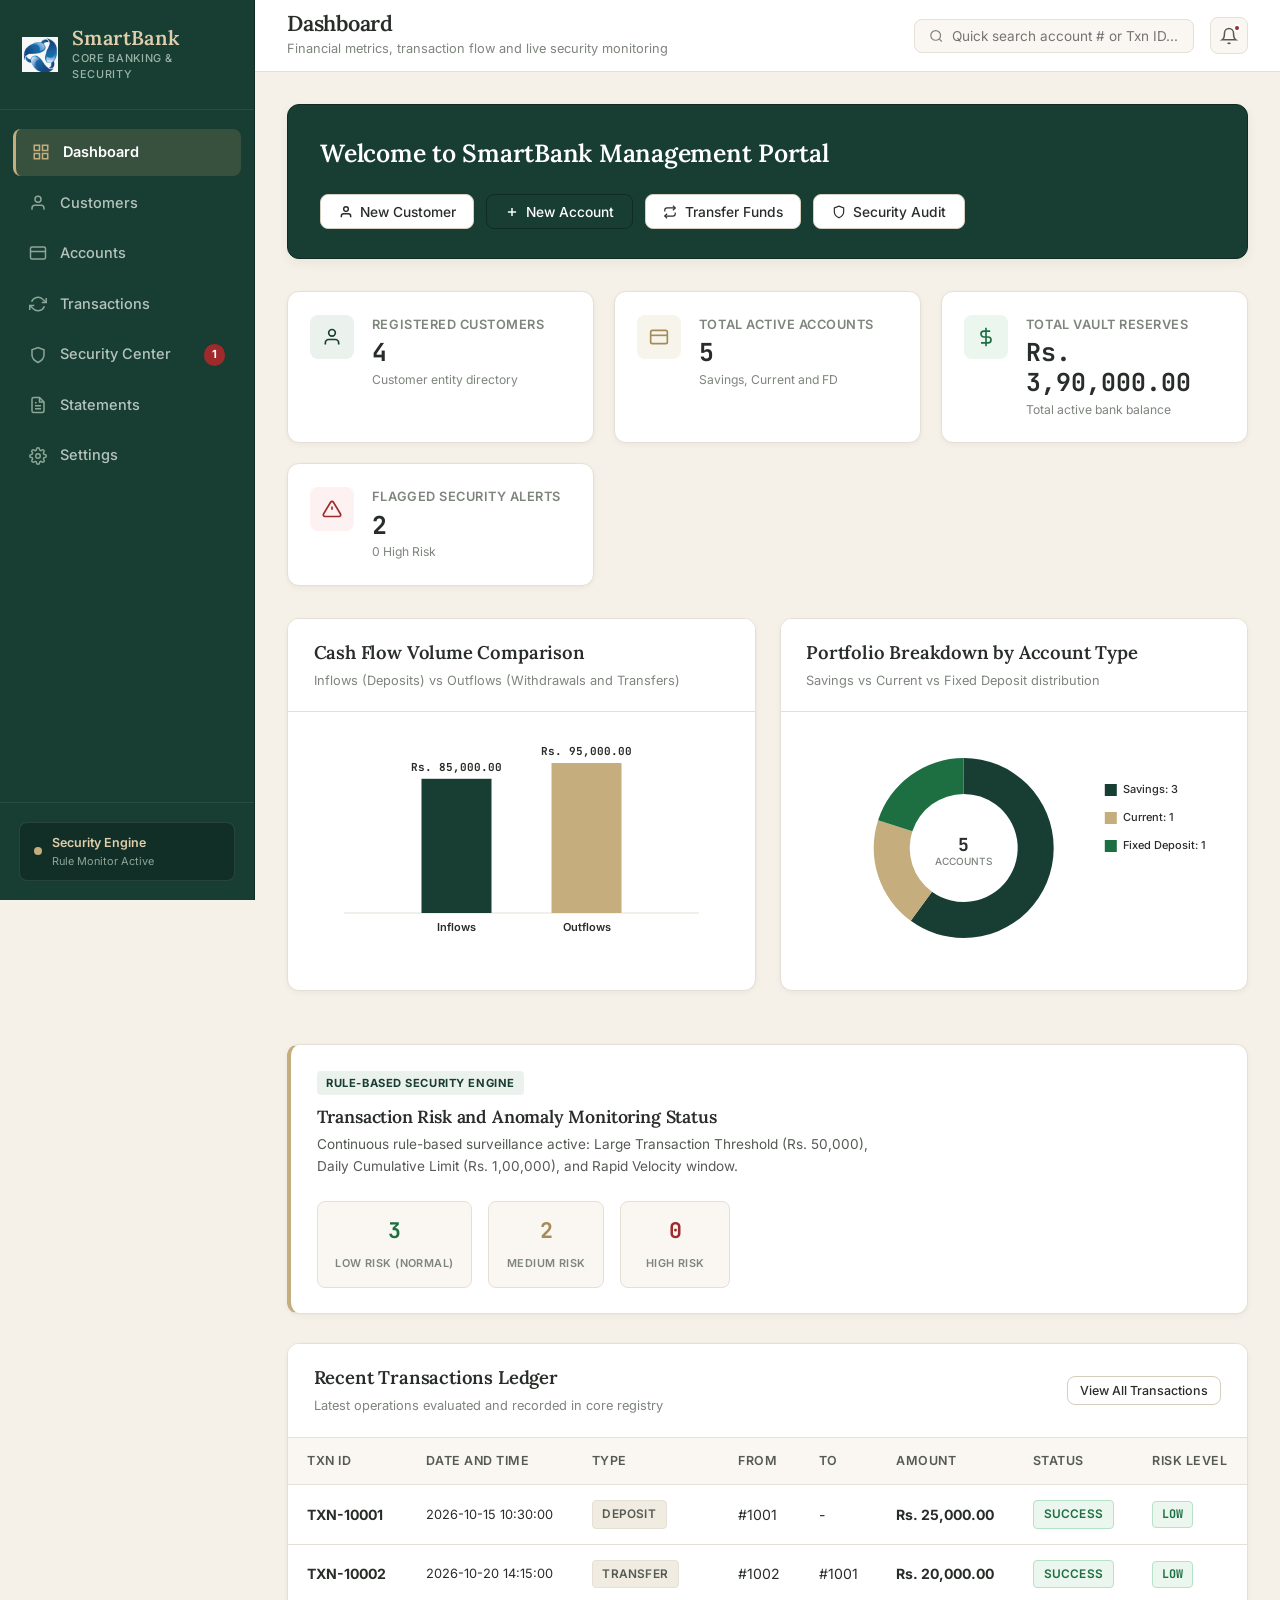
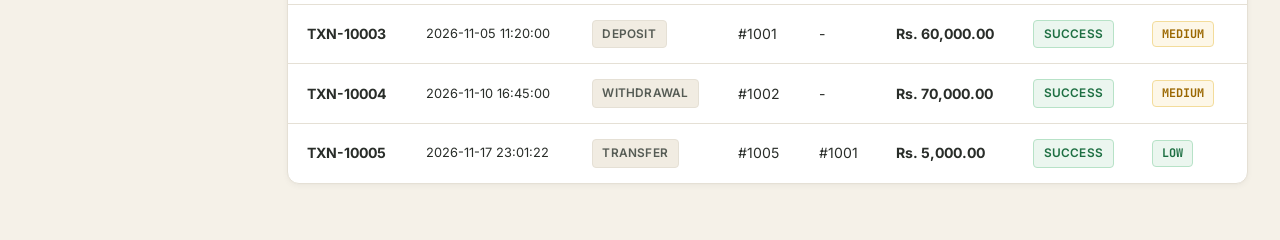
==== commit 935bd6a4: "Remove course project footer line from web interface" ====
--- a/docs/index.html
+++ b/docs/index.html
@@ -808,13 +808,6 @@
 
       </main>
 
-      <!-- App Footer (No author name, completely clean) -->
-      <footer class="app-footer">
-        <div class="footer-content">
-          <span>SmartBank Management System &bull; Course Project: Object-Oriented Programming in C++</span>
-        </div>
-      </footer>
-
     </div>
 
   </div>
--- a/docs/style.css
+++ b/docs/style.css
@@ -1254,7 +1254,7 @@
 
 /* Print Styles */
 @media print {
-  .sidebar, .topbar, .statement-search-toolbar, .hero-actions, .menu-toggle, .app-footer {
+  .sidebar, .topbar, .statement-search-toolbar, .hero-actions, .menu-toggle {
     display: none !important;
   }
   .main-wrapper {
@@ -1265,18 +1265,6 @@
     box-shadow: none !important;
     padding: 0 !important;
   }
-}
-
-/* ==============================================================================
-   Footer
-   ============================================================================== */
-.app-footer {
-  padding: 1.4rem 2rem;
-  border-top: 1px solid var(--border-light);
-  background-color: var(--bg-card);
-  font-size: 0.8rem;
-  color: var(--text-muted);
-  text-align: center;
 }
 
 /* ==============================================================================
